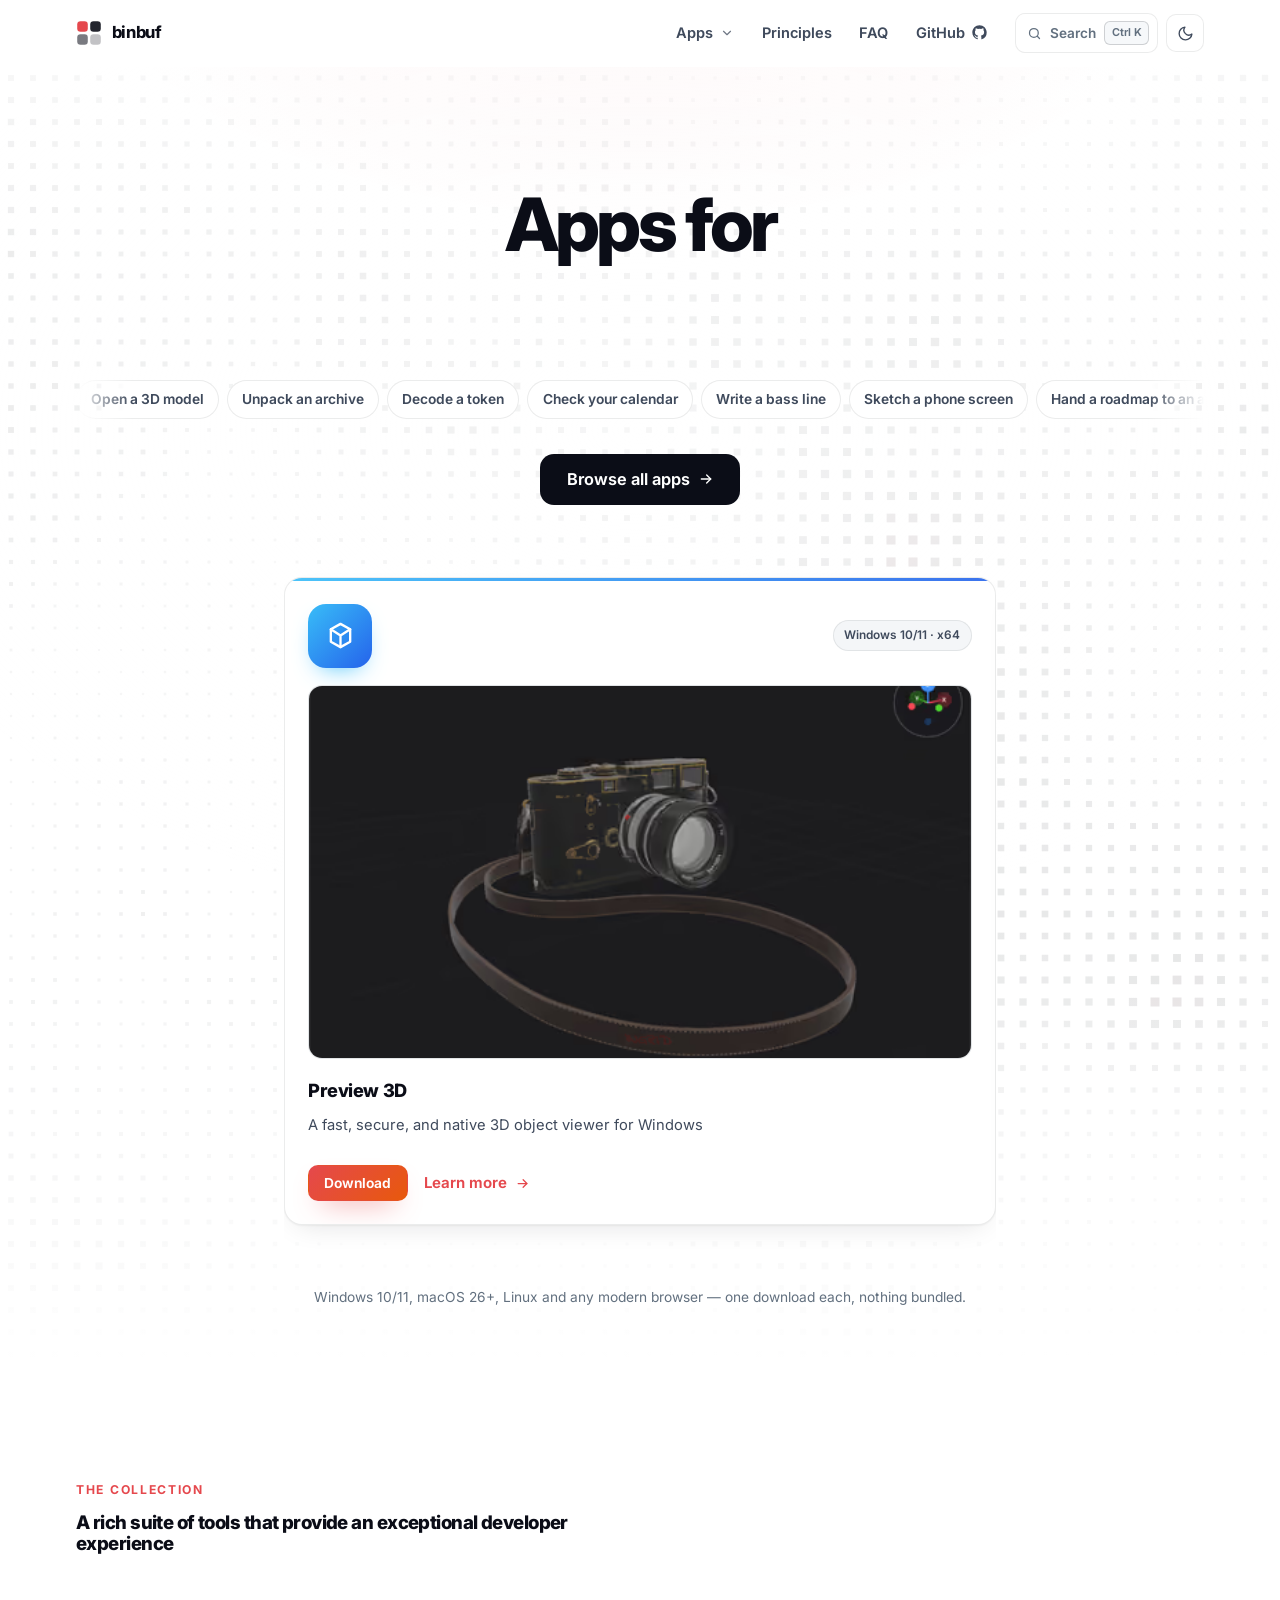
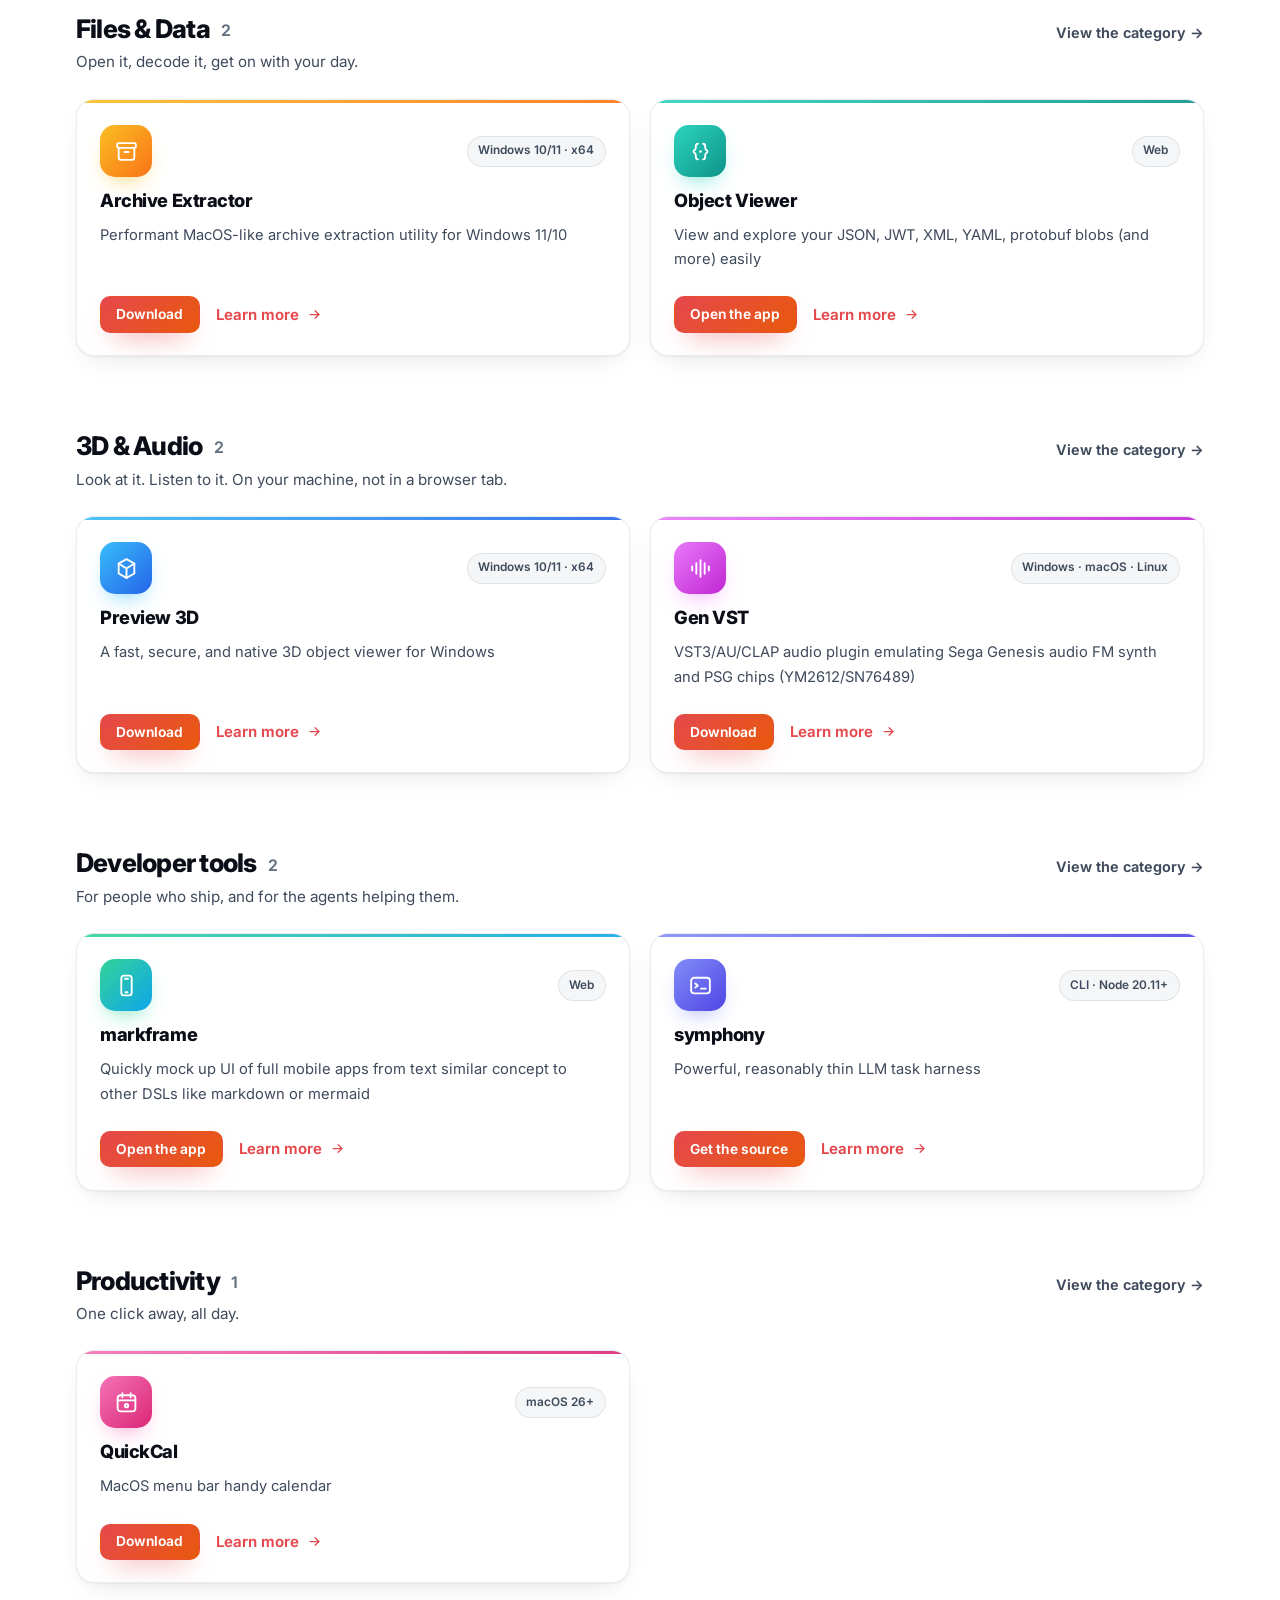
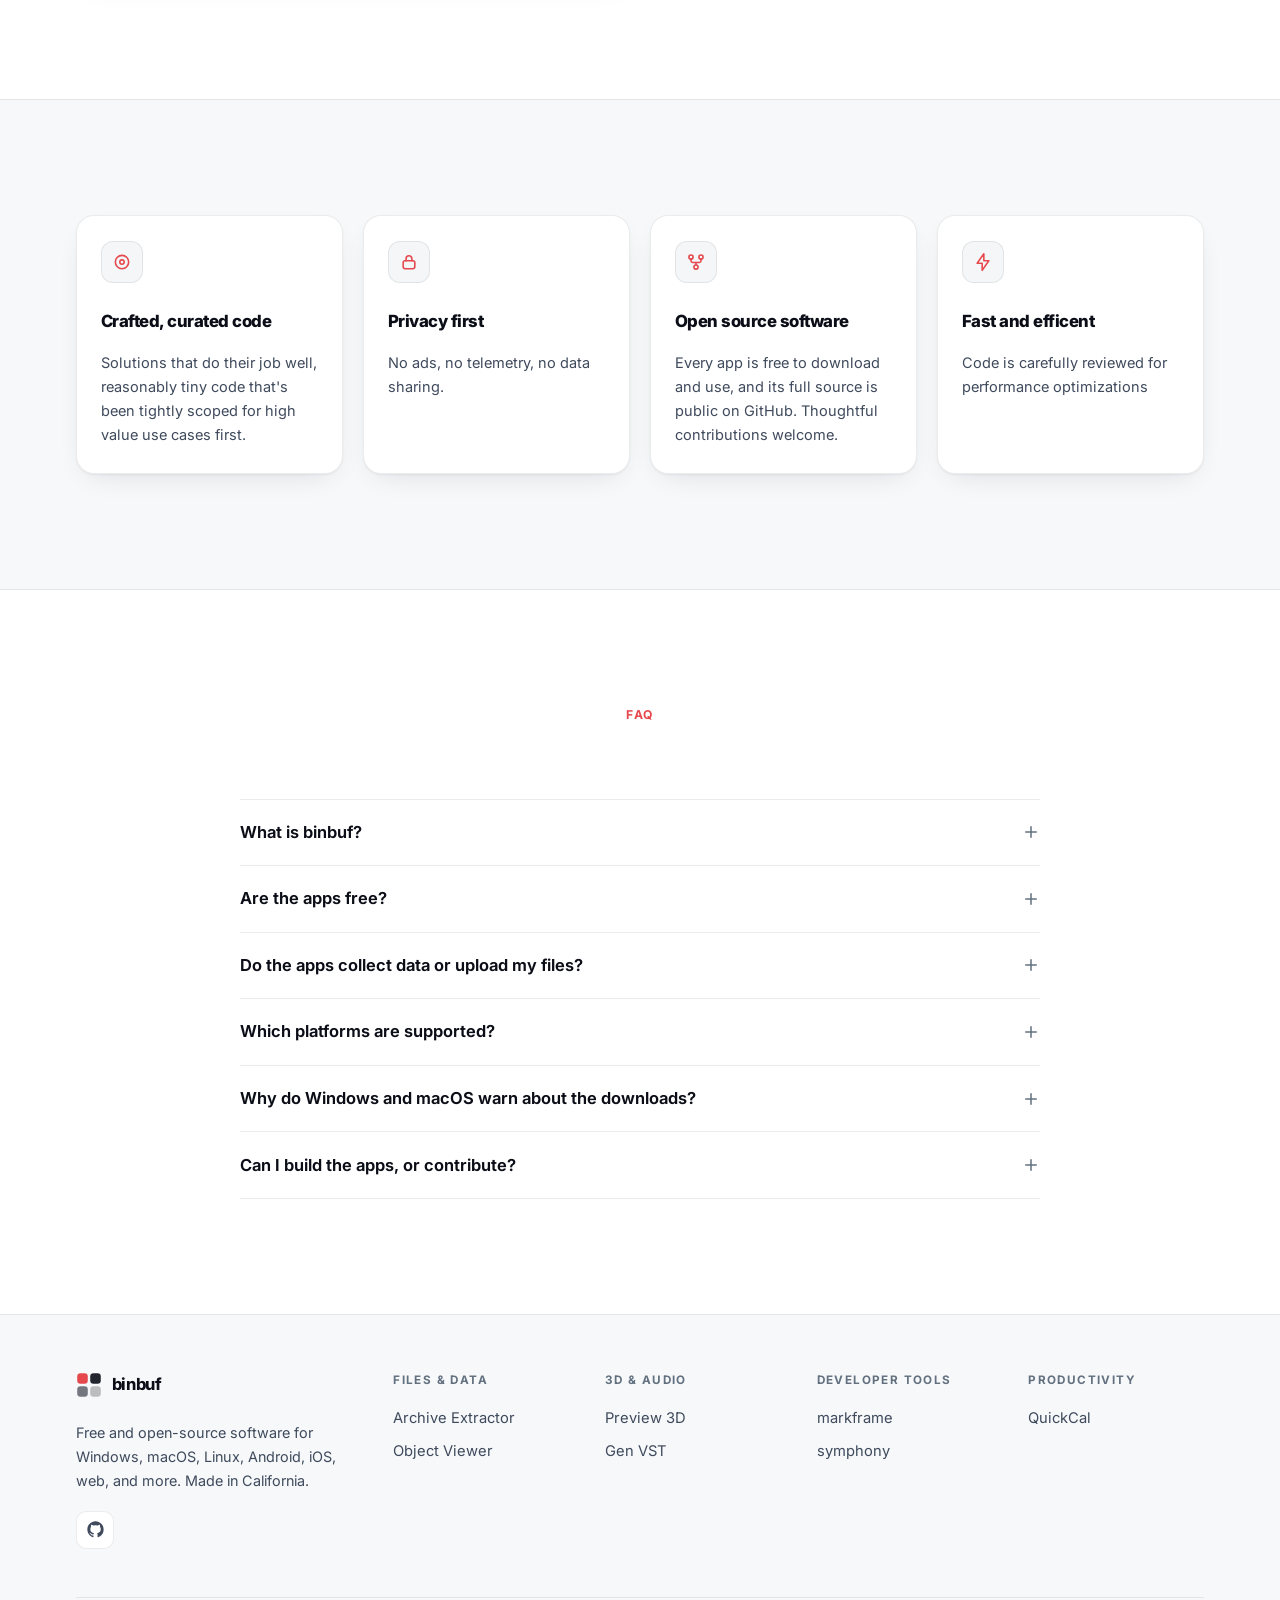
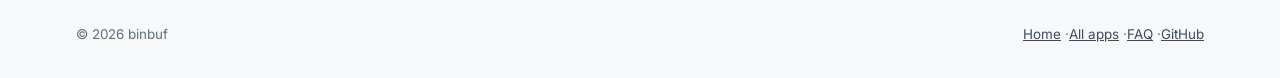
==== index.html @ 215614c6 "init" ====
<!DOCTYPE html><html lang="en" data-base><head><meta charset="utf-8"><meta name="viewport" content="width=device-width, initial-scale=1"><title>binbuf — focused, free, open-source apps for Windows, macOS and the web</title><meta name="description" content="Free and open-source apps that keep your files local: a 3D model viewer, an archive extractor, a JSON/JWT decoder, a menu-bar calendar, a Sega Genesis synth plugin, a mobile UI prototyper and an AI coding-agent harness. No accounts, no telemetry."><meta name="author" content="binbuf"><meta name="robots" content="index, follow, max-image-preview:large, max-snippet:-1"><meta name="color-scheme" content="light dark"><link rel="canonical" href="https://binbuf.com/"><meta property="og:type" content="website"><meta property="og:site_name" content="binbuf"><meta property="og:title" content="binbuf — focused, free, open-source apps"><meta property="og:description" content="A small collection of free, local apps for everyday jobs: 3D viewing, archives, data decoding, calendar, chip music, mobile prototyping and AI agent runs. Open source, no accounts, no telemetry."><meta property="og:url" content="https://binbuf.com/"><meta property="og:image" content="https://binbuf.com/og-cover.png"><meta property="og:image:type" content="image/png"><meta property="og:image:width" content="1200"><meta property="og:image:height" content="630"><meta property="og:image:alt" content="binbuf — free, open-source apps that keep your files local"><meta property="og:locale" content="en_US"><meta name="twitter:card" content="summary_large_image"><meta name="twitter:title" content="binbuf — focused, free, open-source apps"><meta name="twitter:description" content="Free tools, local by default, with source on GitHub — for 3D files, archives, data, calendars, chip music, mobile prototypes and AI agent runs."><meta name="twitter:image" content="https://binbuf.com/og-cover.png"><meta name="theme-color" content="#ffffff" media="(prefers-color-scheme: light)"><meta name="theme-color" content="#0a0b0e" media="(prefers-color-scheme: dark)"><link rel="apple-touch-icon" href="apple-touch-icon.png"><link rel="manifest" href="site.webmanifest"><link rel="me" href="https://github.com/binbuf"><link rel="icon" href="data:image/svg+xml,%3Csvg xmlns='http://www.w3.org/2000/svg' viewBox='0 0 32 32'%3E%3Crect x='1.5' y='1.5' width='13' height='13' rx='4' fill='%23e5484d'/%3E%3Crect x='17.5' y='1.5' width='13' height='13' rx='4' fill='%230b0d17'/%3E%3Crect x='1.5' y='17.5' width='13' height='13' rx='4' fill='%230b0d17' opacity='.55'/%3E%3Crect x='17.5' y='17.5' width='13' height='13' rx='4' fill='%230b0d17' opacity='.25'/%3E%3C/svg%3E"><!-- Theme before first paint: saved choice → OS preference → light --><script>
(function () {
  document.documentElement.classList.add('js');
  try {
    const saved = localStorage.getItem('binbuf-theme');
    const prefersDark = window.matchMedia('(prefers-color-scheme: dark)').matches;
    document.documentElement.setAttribute('data-theme', saved || (prefersDark ? 'dark' : 'light'));
  } catch {
    document.documentElement.setAttribute('data-theme', 'light');
  }
})();
</script><link rel="preconnect" href="https://fonts.googleapis.com"><link rel="preconnect" href="https://fonts.gstatic.com" crossorigin><link rel="preconnect" href="https://api.github.com"><link rel="preload" as="image" href="https://binbuf.com/media/preview-3d-800.avif" fetchpriority="high"><link rel="stylesheet" href="https://fonts.googleapis.com/css2?family=Inter:wght@400;500;600;700;800&display=swap"><script type="application/ld+json">{"@context":"https://schema.org","@graph":[{"@type":"WebSite","@id":"https://binbuf.com/#website","url":"https://binbuf.com/","name":"binbuf","description":"Focused, free, open-source apps for Windows, macOS and the web.","inLanguage":"en","publisher":{"@id":"https://binbuf.com/#person"}},{"@type":"Person","@id":"https://binbuf.com/#person","name":"binbuf","url":"https://binbuf.com/","sameAs":["https://github.com/binbuf"]},{"@type":"ItemList","@id":"https://binbuf.com/#apps","name":"Open-source apps by binbuf","numberOfItems":7,"itemListElement":[{"@type":"ListItem","position":1,"item":{"@type":"SoftwareApplication","@id":"https://binbuf.com/apps/archive-extractor.html#app","name":"Archive Extractor","url":"https://binbuf.com/apps/archive-extractor.html","isPartOf":{"@id":"https://binbuf.com/#website"},"publisher":{"@id":"https://binbuf.com/#person"},"codeRepository":"https://github.com/binbuf/archive-extractor","applicationCategory":"UtilitiesApplication","operatingSystem":"Windows 10, Windows 11","description":"A tiny, native Windows app that extracts ZIP, 7z, RAR, TAR and multi-volume archives in one click, with password prompts and zero runtime dependencies.","offers":{"@type":"Offer","price":"0","priceCurrency":"USD"}}},{"@type":"ListItem","position":2,"item":{"@type":"SoftwareApplication","@id":"https://binbuf.com/apps/object-viewer.html#app","name":"Object Viewer","url":"https://binbuf.com/apps/object-viewer.html","isPartOf":{"@id":"https://binbuf.com/#website"},"publisher":{"@id":"https://binbuf.com/#person"},"codeRepository":"https://github.com/binbuf/object-viewer","applicationCategory":"DeveloperApplication","operatingSystem":"Web browser","description":"A browser tool that decodes and explores JSON/JSON5, JWT, XML, YAML, MessagePack, CBOR and protobuf data without uploading anything.","license":"https://opensource.org/license/mit","offers":{"@type":"Offer","price":"0","priceCurrency":"USD"}}},{"@type":"ListItem","position":3,"item":{"@type":"SoftwareApplication","@id":"https://binbuf.com/apps/preview-3d.html#app","name":"Preview 3D","url":"https://binbuf.com/apps/preview-3d.html","isPartOf":{"@id":"https://binbuf.com/#website"},"publisher":{"@id":"https://binbuf.com/#person"},"codeRepository":"https://github.com/binbuf/preview-3d","applicationCategory":"MultimediaApplication","operatingSystem":"Windows 10, Windows 11","description":"A fast, secure, native 3D object viewer for Windows. Opens glTF/GLB, OBJ, FBX, STL, PLY, 3MF, USD/USDZ and STEP files locally in a sandboxed worker.","license":"https://www.apache.org/licenses/LICENSE-2.0","offers":{"@type":"Offer","price":"0","priceCurrency":"USD"}}},{"@type":"ListItem","position":4,"item":{"@type":"SoftwareApplication","@id":"https://binbuf.com/apps/gen-vst.html#app","name":"Gen VST","url":"https://binbuf.com/apps/gen-vst.html","isPartOf":{"@id":"https://binbuf.com/#website"},"publisher":{"@id":"https://binbuf.com/#person"},"codeRepository":"https://github.com/binbuf/gen-vst","applicationCategory":"MultimediaApplication","operatingSystem":"Windows, macOS, Linux","description":"A free VST3/AU/CLAP plugin that emulates the Sega Genesis YM2612 FM chip, SN76489 PSG and 8-bit DAC with hardware-style filters and a tagged preset browser.","license":"https://www.gnu.org/licenses/gpl-3.0.html","offers":{"@type":"Offer","price":"0","priceCurrency":"USD"}}},{"@type":"ListItem","position":5,"item":{"@type":"SoftwareApplication","@id":"https://binbuf.com/apps/markframe.html#app","name":"markframe","url":"https://binbuf.com/apps/markframe.html","isPartOf":{"@id":"https://binbuf.com/#website"},"publisher":{"@id":"https://binbuf.com/#person"},"codeRepository":"https://github.com/binbuf/markframe","applicationCategory":"DeveloperApplication","operatingSystem":"Web browser","description":"A declarative, indentation-based DSL for mobile prototyping that renders platform-accurate iOS and Material previews live in the browser.","license":"https://opensource.org/license/mit","offers":{"@type":"Offer","price":"0","priceCurrency":"USD"}}},{"@type":"ListItem","position":6,"item":{"@type":"SoftwareApplication","@id":"https://binbuf.com/apps/symphony.html#app","name":"symphony","url":"https://binbuf.com/apps/symphony.html","isPartOf":{"@id":"https://binbuf.com/#website"},"publisher":{"@id":"https://binbuf.com/#person"},"codeRepository":"https://github.com/binbuf/symphony","applicationCategory":"DeveloperApplication","operatingSystem":"Windows, macOS, Linux","description":"A thin harness that drives an AI coding agent through a project roadmap, one fresh session per task, with a git commit after each.","offers":{"@type":"Offer","price":"0","priceCurrency":"USD"}}},{"@type":"ListItem","position":7,"item":{"@type":"SoftwareApplication","@id":"https://binbuf.com/apps/quickcal.html#app","name":"QuickCal","url":"https://binbuf.com/apps/quickcal.html","isPartOf":{"@id":"https://binbuf.com/#website"},"publisher":{"@id":"https://binbuf.com/#person"},"codeRepository":"https://github.com/binbuf/QuickCal","applicationCategory":"ProductivityApplication","operatingSystem":"macOS 26","description":"A menu-bar calendar for macOS that opens a month grid and your Apple Calendar agenda in one click, with an optional analog companion clock.","license":"https://opensource.org/license/mit","offers":{"@type":"Offer","price":"0","priceCurrency":"USD"}}}]},{"@type":"FAQPage","@id":"https://binbuf.com/#faq","mainEntity":[{"@type":"Question","name":"What is binbuf?","acceptedAnswer":{"@type":"Answer","text":"binbuf is a small collection of free, open-source apps for Windows, macOS, Linux and the web. Each one does a single job, runs on your own machine, and never asks you to sign up."}},{"@type":"Question","name":"Are the apps free?","acceptedAnswer":{"@type":"Answer","text":"Yes. Every app is free to download and use, with no accounts, trials or upsells. The source for each project is public on GitHub, and its license — MIT, Apache-2.0 or GPL-3.0 — is stated in the repository."}},{"@type":"Question","name":"Do the apps collect data or upload my files?","acceptedAnswer":{"@type":"Answer","text":"No. There are no accounts, no analytics and no telemetry, and nothing you open, decode or render is uploaded. Your files and data stay on your own machine."}},{"@type":"Question","name":"Which platforms are supported?","acceptedAnswer":{"@type":"Answer","text":"Each app targets its own platforms — Windows, macOS, Linux or the browser — and lists the exact requirement on its download page."}},{"@type":"Question","name":"Why do Windows and macOS warn about the downloads?","acceptedAnswer":{"@type":"Answer","text":"Most releases are not code-signed yet, so SmartScreen and Gatekeeper add an extra prompt the first time you run one. Each project documents the safe way through in its GitHub repository — usually a SHA-256 checksum on Windows or a one-line Terminal command on macOS. Code signing is on the roadmap."}},{"@type":"Question","name":"Can I build the apps, or contribute?","acceptedAnswer":{"@type":"Answer","text":"Yes. Each project keeps its source, build instructions and issue tracker in its own GitHub repository — open the one for the app you are interested in to build it, report a problem or send a pull request."}}]}]}</script><script type="application/json" id="binbuf-apps">[{"name":"Archive Extractor","slug":"archive-extractor","accent":"app--archive","cat":"Files & Data","tag":"One-click archive extraction for Windows","keywords":"archive extractor zip 7z rar tar gz unzip windows","icon":"<rect x=\"3\" y=\"4\" width=\"18\" height=\"4.5\" rx=\"1.5\"/><path d=\"M4.5 8.5V18a2 2 0 0 0 2 2h11a2 2 0 0 0 2-2V8.5\"/><path d=\"M10 12.5h4\"/>"},{"name":"Object Viewer","slug":"object-viewer","accent":"app--object","cat":"Files & Data","tag":"Decode JSON, JWT, YAML and more in your browser","keywords":"json jwt xml yaml msgpack cbor protobuf jwt decode viewer browser","icon":"<path d=\"M9.5 4.5C7.8 4.5 7.5 5.6 7.5 7v1.5c0 1.4-.8 2.3-2 2.7v1.6c1.2.4 2 1.3 2 2.7V17c0 1.4.3 2.5 2 2.5\"/><path d=\"M14.5 4.5c1.7 0 2 1.1 2 2.5v1.5c0 1.4.8 2.3 2 2.7v1.6c-1.2.4-2 1.3-2 2.7V17c0 1.4-.3 2.5-2 2.5\"/><circle cx=\"12\" cy=\"12\" r=\"1.25\" fill=\"currentColor\" stroke=\"none\"/>"},{"name":"Preview 3D","slug":"preview-3d","accent":"app--preview3d","cat":"3D & Audio","tag":"Native 3D model viewer for Windows","keywords":"3d model viewer gltf glb obj fbx stl ply 3mf usd usdz step windows preview","icon":"<path d=\"M12 3 4.5 7.2v9.6L12 21l7.5-4.2V7.2L12 3Z\"/><path d=\"M12 12v9M4.5 7.2 12 12l7.5-4.8\"/>"},{"name":"Gen VST","slug":"gen-vst","accent":"app--genvst","cat":"3D & Audio","tag":"Sega Genesis synth plugin for your DAW","keywords":"sega genesis ym2612 sn76489 fm synth plugin vst3 au clap dac audio music","icon":"<path d=\"M4 10v4M8 7v10M12 4v16M16 7v10M20 10v4\"/>"},{"name":"markframe","slug":"markframe","accent":"app--markframe","cat":"Developer tools","tag":"Prototype mobile UIs from plain text","keywords":"mobile ui prototype dsl ios android material mockup markframe","icon":"<rect x=\"7\" y=\"2.5\" width=\"10\" height=\"19\" rx=\"2.5\"/><path d=\"M10.5 5.5h3\"/><path d=\"M11 18.5h2\"/>"},{"name":"symphony","slug":"symphony","accent":"app--symphony","cat":"Developer tools","tag":"Run an AI coding agent through your roadmap","keywords":"ai agent claude codex cursor opencode gemini roadmap automation git","icon":"<rect x=\"3\" y=\"4.5\" width=\"18\" height=\"15\" rx=\"3\"/><path d=\"m7 10 2.4 2L7 14\"/><path d=\"M12.5 15H17\"/>"},{"name":"QuickCal","slug":"quickcal","accent":"app--quickcal","cat":"Productivity","tag":"Menu-bar calendar and clock for macOS","keywords":"calendar macos menu bar clock agenda eventkit quickcal","icon":"<rect x=\"3.5\" y=\"5\" width=\"17\" height=\"15.5\" rx=\"3\"/><path d=\"M3.5 10h17M8 3v4M16 3v4\"/><circle cx=\"12\" cy=\"15\" r=\"1.6\"/>"}]</script><link rel="stylesheet" href="/_astro/Arrow.BkZ2X4a1.css"></head><body><a class="skip-link" href="#main">Skip to content</a><header class="site-header" id="top" data-header><div class="container site-header__inner"><a class="brand" href="./" aria-label="binbuf — home"><svg viewBox="0 0 32 32" aria-hidden="true"><rect x="1.5" y="1.5" width="13" height="13" rx="4" fill="var(--accent)"></rect><rect x="17.5" y="1.5" width="13" height="13" rx="4" fill="currentColor" opacity=".9"></rect><rect x="1.5" y="17.5" width="13" height="13" rx="4" fill="currentColor" opacity=".55"></rect><rect x="17.5" y="17.5" width="13" height="13" rx="4" fill="currentColor" opacity=".25"></rect></svg><span>binbuf</span></a><nav class="site-nav" id="site-nav" aria-label="Primary"><div class="nav-item--mega" data-mega><a class="nav-link" href="apps/" aria-haspopup="true" aria-expanded="false" data-mega-trigger>Apps<svg viewBox="0 0 24 24" fill="none" stroke="currentColor" stroke-width="2" stroke-linecap="round" stroke-linejoin="round" aria-hidden="true"><path d="m6 9 6 6 6-6"></path></svg></a><div class="mega" role="group" aria-label="Apps by category"><div class="mega__grid"><div><p class="mega__title">Files &amp; Data</p><a class="mega__link app--archive" href="apps/archive-extractor.html"><span class="app-icon app-icon--sm" aria-hidden="true"><svg viewBox="0 0 24 24" fill="none" stroke="currentColor" stroke-width="1.8" stroke-linecap="round" stroke-linejoin="round"><rect x="3" y="4" width="18" height="4.5" rx="1.5"/><path d="M4.5 8.5V18a2 2 0 0 0 2 2h11a2 2 0 0 0 2-2V8.5"/><path d="M10 12.5h4"/></svg></span><span><strong>Archive Extractor</strong><span>One-click extraction for Windows</span></span></a><a class="mega__link app--object" href="apps/object-viewer.html"><span class="app-icon app-icon--sm" aria-hidden="true"><svg viewBox="0 0 24 24" fill="none" stroke="currentColor" stroke-width="1.8" stroke-linecap="round" stroke-linejoin="round"><path d="M9.5 4.5C7.8 4.5 7.5 5.6 7.5 7v1.5c0 1.4-.8 2.3-2 2.7v1.6c1.2.4 2 1.3 2 2.7V17c0 1.4.3 2.5 2 2.5"/><path d="M14.5 4.5c1.7 0 2 1.1 2 2.5v1.5c0 1.4.8 2.3 2 2.7v1.6c-1.2.4-2 1.3-2 2.7V17c0 1.4-.3 2.5-2 2.5"/><circle cx="12" cy="12" r="1.25" fill="currentColor" stroke="none"/></svg></span><span><strong>Object Viewer</strong><span>Decode JSON, JWT, YAML and more</span></span></a></div><div><p class="mega__title">3D &amp; Audio</p><a class="mega__link app--preview3d" href="apps/preview-3d.html"><span class="app-icon app-icon--sm" aria-hidden="true"><svg viewBox="0 0 24 24" fill="none" stroke="currentColor" stroke-width="1.8" stroke-linecap="round" stroke-linejoin="round"><path d="M12 3 4.5 7.2v9.6L12 21l7.5-4.2V7.2L12 3Z"/><path d="M12 12v9M4.5 7.2 12 12l7.5-4.8"/></svg></span><span><strong>Preview 3D</strong><span>Native 3D model viewer</span></span></a><a class="mega__link app--genvst" href="apps/gen-vst.html"><span class="app-icon app-icon--sm" aria-hidden="true"><svg viewBox="0 0 24 24" fill="none" stroke="currentColor" stroke-width="1.8" stroke-linecap="round"><path d="M4 10v4M8 7v10M12 4v16M16 7v10M20 10v4"/></svg></span><span><strong>Gen VST</strong><span>Sega Genesis synth plugin</span></span></a></div><div><p class="mega__title">Developer tools</p><a class="mega__link app--markframe" href="apps/markframe.html"><span class="app-icon app-icon--sm" aria-hidden="true"><svg viewBox="0 0 24 24" fill="none" stroke="currentColor" stroke-width="1.8" stroke-linecap="round" stroke-linejoin="round"><rect x="7" y="2.5" width="10" height="19" rx="2.5"/><path d="M10.5 5.5h3"/><path d="M11 18.5h2"/></svg></span><span><strong>markframe</strong><span>Mobile UI from plain text</span></span></a><a class="mega__link app--symphony" href="apps/symphony.html"><span class="app-icon app-icon--sm" aria-hidden="true"><svg viewBox="0 0 24 24" fill="none" stroke="currentColor" stroke-width="1.8" stroke-linecap="round" stroke-linejoin="round"><rect x="3" y="4.5" width="18" height="15" rx="3"/><path d="m7 10 2.4 2L7 14"/><path d="M12.5 15H17"/></svg></span><span><strong>symphony</strong><span>Agent runs, unattended</span></span></a></div><div><p class="mega__title">Productivity</p><a class="mega__link app--quickcal" href="apps/quickcal.html"><span class="app-icon app-icon--sm" aria-hidden="true"><svg viewBox="0 0 24 24" fill="none" stroke="currentColor" stroke-width="1.8" stroke-linecap="round" stroke-linejoin="round"><rect x="3.5" y="5" width="17" height="15.5" rx="3"/><path d="M3.5 10h17M8 3v4M16 3v4"/><circle cx="12" cy="15" r="1.6"/></svg></span><span><strong>QuickCal</strong><span>Menu-bar calendar for macOS</span></span></a></div></div><div class="mega__foot"><a class="btn btn--link" href="apps/">All apps <svg viewBox="0 0 24 24" fill="none" stroke="currentColor" stroke-width="2" stroke-linecap="round" stroke-linejoin="round" aria-hidden="true"><path d="M5 12h14"></path><path d="m13 6 6 6-6 6"></path></svg></a></div></div></div><a href="#why">Principles</a><a href="#faq">FAQ</a><a href="https://github.com/binbuf" target="_blank" rel="noopener">GitHub<svg viewBox="0 0 24 24" fill="currentColor" aria-hidden="true"><path d="M12 .5C5.65.5.5 5.65.5 12c0 5.1 3.29 9.42 7.86 10.95.58.1.79-.25.79-.56 0-.28-.01-1.02-.02-2-3.2.7-3.88-1.54-3.88-1.54-.52-1.34-1.28-1.7-1.28-1.7-1.05-.72.08-.7.08-.7 1.16.08 1.77 1.2 1.77 1.2 1.03 1.78 2.7 1.26 3.36.97.1-.75.4-1.26.73-1.55-2.55-.29-5.23-1.28-5.23-5.7 0-1.26.45-2.29 1.19-3.1-.12-.29-.52-1.47.11-3.06 0 0 .97-.31 3.18 1.18a11.1 11.1 0 0 1 5.8 0c2.2-1.5 3.17-1.18 3.17-1.18.63 1.6.23 2.77.11 3.06.74.81 1.19 1.84 1.19 3.1 0 4.43-2.69 5.4-5.25 5.69.41.36.78 1.06.78 2.14 0 1.55-.01 2.8-.01 3.18 0 .31.2.67.8.55A11.52 11.52 0 0 0 23.5 12C23.5 5.65 18.35.5 12 .5Z"></path></svg></a></nav><div class="site-header__actions"><button class="palette-trigger" type="button" data-palette-open aria-haspopup="dialog" aria-controls="palette" aria-label="Search"><svg viewBox="0 0 24 24" fill="none" stroke="currentColor" stroke-width="2" stroke-linecap="round" aria-hidden="true"><circle cx="11" cy="11" r="7"></circle><path d="m20 20-3.5-3.5"></path></svg><span class="palette-trigger__label">Search</span><kbd data-kbd aria-hidden="true">Ctrl K</kbd></button><button class="icon-btn theme-toggle" type="button" data-theme-toggle aria-label="Switch to dark mode" title="Toggle light/dark mode"><svg class="icon-sun" viewBox="0 0 24 24" fill="none" stroke="currentColor" stroke-width="1.9" stroke-linecap="round" aria-hidden="true"><circle cx="12" cy="12" r="4"></circle><path d="M12 2v2M12 20v2M4.9 4.9l1.4 1.4M17.7 17.7l1.4 1.4M2 12h2M20 12h2M4.9 19.1l1.4-1.4M17.7 6.3l1.4-1.4"></path></svg><svg class="icon-moon" viewBox="0 0 24 24" fill="none" stroke="currentColor" stroke-width="1.9" stroke-linecap="round" stroke-linejoin="round" aria-hidden="true"><path d="M21 12.8A9 9 0 1 1 11.2 3a7 7 0 0 0 9.8 9.8Z"></path></svg></button><button class="icon-btn nav-toggle" type="button" data-nav-toggle aria-controls="site-nav" aria-expanded="false" aria-label="Open menu"><svg class="icon-menu" viewBox="0 0 24 24" fill="none" stroke="currentColor" stroke-width="2" stroke-linecap="round" aria-hidden="true"><path d="M4 7h16M4 12h16M4 17h16"></path></svg><svg class="icon-close" viewBox="0 0 24 24" fill="none" stroke="currentColor" stroke-width="2" stroke-linecap="round" aria-hidden="true"><path d="m6 6 12 12M18 6 6 18"></path></svg></button></div></div></header><main id="main"><!-- ============================== HERO ============================== --><section class="hero hero--field" aria-label="Intro"><canvas class="hero-field" data-hero-field aria-hidden="true"></canvas><div class="hero-scrim" aria-hidden="true"></div><div class="container"><h1 class="display">Apps for<br><span class="grad-text rotator" data-rotator data-words="3D modeling|audio engineering|coding|productivity|creativity">3D modeling</span></h1><nav class="hero-jobs" aria-label="Jump to a job"><div class="hero-jobs__track"><div class="hero-jobs__group"><a href="apps/preview-3d.html">Open a 3D model</a><a href="apps/archive-extractor.html">Unpack an archive</a><a href="apps/object-viewer.html">Decode a token</a><a href="apps/quickcal.html">Check your calendar</a><a href="apps/gen-vst.html">Write a bass line</a><a href="apps/markframe.html">Sketch a phone screen</a><a href="apps/symphony.html">Hand a roadmap to an agent</a></div><div class="hero-jobs__group" aria-hidden="true"><a href="apps/preview-3d.html" tabindex="-1">Open a 3D model</a><a href="apps/archive-extractor.html" tabindex="-1">Unpack an archive</a><a href="apps/object-viewer.html" tabindex="-1">Decode a token</a><a href="apps/quickcal.html" tabindex="-1">Check your calendar</a><a href="apps/gen-vst.html" tabindex="-1">Write a bass line</a><a href="apps/markframe.html" tabindex="-1">Sketch a phone screen</a><a href="apps/symphony.html" tabindex="-1">Hand a roadmap to an agent</a></div></div></nav><div class="hero__cta"><a class="btn btn--ink btn--lg" href="apps/">Browse all apps<svg viewBox="0 0 24 24" fill="none" stroke="currentColor" stroke-width="2" stroke-linecap="round" stroke-linejoin="round" aria-hidden="true"><path d="M5 12h14"></path><path d="m13 6 6 6-6 6"></path></svg></a></div><!-- Hero carousel: a focused set of apps, rotating. Generated from apps.json. --><div class="hero-stage" data-parallax><div class="app-carousel" data-carousel aria-roledescription="carousel" aria-label="Apps"><div class="app-carousel__viewport"><ul class="app-carousel__track" data-carousel-track><li class="app-carousel__slide is-active" data-carousel-slide aria-roledescription="slide" aria-label="1 of 3"><article class="card app-card app-card--stage app--preview3d"><div class="app-card__top"><span class="app-icon app-icon--lg" aria-hidden="true"><svg viewBox="0 0 24 24" fill="none" stroke="currentColor" stroke-width="1.8" stroke-linecap="round" stroke-linejoin="round"><path d="M12 3 4.5 7.2v9.6L12 21l7.5-4.2V7.2L12 3Z"/><path d="M12 12v9M4.5 7.2 12 12l7.5-4.8"/></svg></span><span class="chip">Windows 10/11 · x64</span></div><figure class="app-card__media"><picture><source type="image/avif" srcset="media/preview-3d-480.avif 480w, media/preview-3d-800.avif 800w, media/preview-3d-1200.avif 1200w" sizes="(max-width: 600px) 90vw, (max-width: 980px) 60vw, 420px"><source type="image/webp" srcset="media/preview-3d-480.webp 480w, media/preview-3d-800.webp 800w, media/preview-3d-1200.webp 1200w" sizes="(max-width: 600px) 90vw, (max-width: 980px) 60vw, 420px"><img src="media/preview-3d-1200.jpg" srcset="media/preview-3d-480.jpg 480w, media/preview-3d-800.jpg 800w, media/preview-3d-1200.jpg 1200w" sizes="(max-width: 600px) 90vw, (max-width: 980px) 60vw, 420px" width="1522" height="1135" alt="Preview 3D screenshot" loading="lazy" decoding="async"></picture></figure><h3><a href="apps/preview-3d.html">Preview 3D</a></h3><p class="app-card__tagline">A fast, secure, and native 3D object viewer for Windows</p><div class="app-card__links"><a class="btn btn--sm btn--primary" href="https://github.com/binbuf/preview-3d/releases/latest" target="_blank" rel="noopener">Download</a><a class="btn btn--link" href="apps/preview-3d.html">Learn more <span class="visually-hidden">about Preview 3D</span><svg viewBox="0 0 24 24" fill="none" stroke="currentColor" stroke-width="2" stroke-linecap="round" stroke-linejoin="round" aria-hidden="true"><path d="M5 12h14"></path><path d="m13 6 6 6-6 6"></path></svg></a></div></article></li><li class="app-carousel__slide" data-carousel-slide aria-roledescription="slide" aria-label="2 of 3"><article class="card app-card app-card--stage app--archive"><div class="app-card__top"><span class="app-icon app-icon--lg" aria-hidden="true"><svg viewBox="0 0 24 24" fill="none" stroke="currentColor" stroke-width="1.8" stroke-linecap="round" stroke-linejoin="round"><rect x="3" y="4" width="18" height="4.5" rx="1.5"/><path d="M4.5 8.5V18a2 2 0 0 0 2 2h11a2 2 0 0 0 2-2V8.5"/><path d="M10 12.5h4"/></svg></span><span class="chip">Windows 10/11 · x64</span></div><figure class="app-card__media"><video width="1200" height="890" poster="media/archive-extractor-1200.jpg" loop muted playsinline preload="metadata" aria-label="Archive Extractor screenshot"><source src="media/archive-extractor.webm" type="video/webm"><source src="media/archive-extractor.mp4" type="video/mp4"></video></figure><h3><a href="apps/archive-extractor.html">Archive Extractor</a></h3><p class="app-card__tagline">Performant MacOS-like archive extraction utility for Windows 11/10</p><div class="app-card__links"><a class="btn btn--sm btn--primary" href="https://github.com/binbuf/archive-extractor/releases" target="_blank" rel="noopener">Download</a><a class="btn btn--link" href="apps/archive-extractor.html">Learn more <span class="visually-hidden">about Archive Extractor</span><svg viewBox="0 0 24 24" fill="none" stroke="currentColor" stroke-width="2" stroke-linecap="round" stroke-linejoin="round" aria-hidden="true"><path d="M5 12h14"></path><path d="m13 6 6 6-6 6"></path></svg></a></div></article></li><li class="app-carousel__slide" data-carousel-slide aria-roledescription="slide" aria-label="3 of 3"><article class="card app-card app-card--stage app--genvst"><div class="app-card__top"><span class="app-icon app-icon--lg" aria-hidden="true"><svg viewBox="0 0 24 24" fill="none" stroke="currentColor" stroke-width="1.8" stroke-linecap="round"><path d="M4 10v4M8 7v10M12 4v16M16 7v10M20 10v4"/></svg></span><span class="chip">Windows · macOS · Linux</span></div><figure class="app-card__media"><picture><source type="image/avif" srcset="media/gen-vst-480.avif 480w, media/gen-vst-800.avif 800w, media/gen-vst-1200.avif 1200w" sizes="(max-width: 600px) 90vw, (max-width: 980px) 60vw, 420px"><source type="image/webp" srcset="media/gen-vst-480.webp 480w, media/gen-vst-800.webp 800w, media/gen-vst-1200.webp 1200w" sizes="(max-width: 600px) 90vw, (max-width: 980px) 60vw, 420px"><img src="media/gen-vst-1200.jpg" srcset="media/gen-vst-480.jpg 480w, media/gen-vst-800.jpg 800w, media/gen-vst-1200.jpg 1200w" sizes="(max-width: 600px) 90vw, (max-width: 980px) 60vw, 420px" width="1797" height="988" alt="Gen VST screenshot" loading="lazy" decoding="async"></picture></figure><h3><a href="apps/gen-vst.html">Gen VST</a></h3><p class="app-card__tagline">VST3/AU/CLAP audio plugin emulating Sega Genesis audio FM synth and PSG chips (YM2612/SN76489)</p><div class="app-card__links"><a class="btn btn--sm btn--primary" href="https://github.com/binbuf/gen-vst/releases" target="_blank" rel="noopener">Download</a><a class="btn btn--link" href="apps/gen-vst.html">Learn more <span class="visually-hidden">about Gen VST</span><svg viewBox="0 0 24 24" fill="none" stroke="currentColor" stroke-width="2" stroke-linecap="round" stroke-linejoin="round" aria-hidden="true"><path d="M5 12h14"></path><path d="m13 6 6 6-6 6"></path></svg></a></div></article></li></ul></div></div></div><p class="hero__meta">Windows 10/11, macOS 26+, Linux and any modern browser — one download each, nothing bundled.</p></div></section><!-- ============================== CATEGORIES ============================== --><section class="section" id="apps" aria-labelledby="apps-title"><div class="container"><header class="section-head reveal"><div><p class="eyebrow">The collection</p><h3>A rich suite of tools that provide an exceptional developer experience</h3></div></header><div class="cat-list"><div class="cat-block reveal" id="files-data"><div class="cat-head"><div><h3>Files &amp; Data <span class="cat-count">2</span></h3><p>Open it, decode it, get on with your day.</p></div><a class="cat-link" href="apps/#files-data">View the category →</a></div><div class="card-grid card-grid--2"><article class="card card--hover app-card app--archive"><div class="app-card__top"><span class="app-icon" aria-hidden="true"><svg viewBox="0 0 24 24" fill="none" stroke="currentColor" stroke-width="1.8" stroke-linecap="round" stroke-linejoin="round"><rect x="3" y="4" width="18" height="4.5" rx="1.5"/><path d="M4.5 8.5V18a2 2 0 0 0 2 2h11a2 2 0 0 0 2-2V8.5"/><path d="M10 12.5h4"/></svg></span><span class="chip">Windows 10/11 · x64</span></div><h3><a class="app-card__link" href="apps/archive-extractor.html">Archive Extractor</a></h3><p class="app-card__tagline">Performant MacOS-like archive extraction utility for Windows 11/10</p><div class="app-card__links"><a class="btn btn--sm btn--primary" href="https://github.com/binbuf/archive-extractor/releases" target="_blank" rel="noopener">Download</a><a class="btn btn--link" href="apps/archive-extractor.html">Learn more <span class="visually-hidden">about Archive Extractor</span><svg viewBox="0 0 24 24" fill="none" stroke="currentColor" stroke-width="2" stroke-linecap="round" stroke-linejoin="round" aria-hidden="true"><path d="M5 12h14"></path><path d="m13 6 6 6-6 6"></path></svg></a></div></article><article class="card card--hover app-card app--object"><div class="app-card__top"><span class="app-icon" aria-hidden="true"><svg viewBox="0 0 24 24" fill="none" stroke="currentColor" stroke-width="1.8" stroke-linecap="round" stroke-linejoin="round"><path d="M9.5 4.5C7.8 4.5 7.5 5.6 7.5 7v1.5c0 1.4-.8 2.3-2 2.7v1.6c1.2.4 2 1.3 2 2.7V17c0 1.4.3 2.5 2 2.5"/><path d="M14.5 4.5c1.7 0 2 1.1 2 2.5v1.5c0 1.4.8 2.3 2 2.7v1.6c-1.2.4-2 1.3-2 2.7V17c0 1.4-.3 2.5-2 2.5"/><circle cx="12" cy="12" r="1.25" fill="currentColor" stroke="none"/></svg></span><span class="chip">Web</span></div><h3><a class="app-card__link" href="apps/object-viewer.html">Object Viewer</a></h3><p class="app-card__tagline">View and explore your JSON, JWT, XML, YAML, protobuf blobs (and more) easily</p><div class="app-card__links"><a class="btn btn--sm btn--primary" href="https://binbuf.github.io/object-viewer/" target="_blank" rel="noopener">Open the app</a><a class="btn btn--link" href="apps/object-viewer.html">Learn more <span class="visually-hidden">about Object Viewer</span><svg viewBox="0 0 24 24" fill="none" stroke="currentColor" stroke-width="2" stroke-linecap="round" stroke-linejoin="round" aria-hidden="true"><path d="M5 12h14"></path><path d="m13 6 6 6-6 6"></path></svg></a></div></article></div></div><div class="cat-block reveal" id="3d-audio"><div class="cat-head"><div><h3>3D &amp; Audio <span class="cat-count">2</span></h3><p>Look at it. Listen to it. On your machine, not in a browser tab.</p></div><a class="cat-link" href="apps/#3d-audio">View the category →</a></div><div class="card-grid card-grid--2"><article class="card card--hover app-card app--preview3d"><div class="app-card__top"><span class="app-icon" aria-hidden="true"><svg viewBox="0 0 24 24" fill="none" stroke="currentColor" stroke-width="1.8" stroke-linecap="round" stroke-linejoin="round"><path d="M12 3 4.5 7.2v9.6L12 21l7.5-4.2V7.2L12 3Z"/><path d="M12 12v9M4.5 7.2 12 12l7.5-4.8"/></svg></span><span class="chip">Windows 10/11 · x64</span></div><h3><a class="app-card__link" href="apps/preview-3d.html">Preview 3D</a></h3><p class="app-card__tagline">A fast, secure, and native 3D object viewer for Windows</p><div class="app-card__links"><a class="btn btn--sm btn--primary" href="https://github.com/binbuf/preview-3d/releases/latest" target="_blank" rel="noopener">Download</a><a class="btn btn--link" href="apps/preview-3d.html">Learn more <span class="visually-hidden">about Preview 3D</span><svg viewBox="0 0 24 24" fill="none" stroke="currentColor" stroke-width="2" stroke-linecap="round" stroke-linejoin="round" aria-hidden="true"><path d="M5 12h14"></path><path d="m13 6 6 6-6 6"></path></svg></a></div></article><article class="card card--hover app-card app--genvst"><div class="app-card__top"><span class="app-icon" aria-hidden="true"><svg viewBox="0 0 24 24" fill="none" stroke="currentColor" stroke-width="1.8" stroke-linecap="round"><path d="M4 10v4M8 7v10M12 4v16M16 7v10M20 10v4"/></svg></span><span class="chip">Windows · macOS · Linux</span></div><h3><a class="app-card__link" href="apps/gen-vst.html">Gen VST</a></h3><p class="app-card__tagline">VST3/AU/CLAP audio plugin emulating Sega Genesis audio FM synth and PSG chips (YM2612/SN76489)</p><div class="app-card__links"><a class="btn btn--sm btn--primary" href="https://github.com/binbuf/gen-vst/releases" target="_blank" rel="noopener">Download</a><a class="btn btn--link" href="apps/gen-vst.html">Learn more <span class="visually-hidden">about Gen VST</span><svg viewBox="0 0 24 24" fill="none" stroke="currentColor" stroke-width="2" stroke-linecap="round" stroke-linejoin="round" aria-hidden="true"><path d="M5 12h14"></path><path d="m13 6 6 6-6 6"></path></svg></a></div></article></div></div><div class="cat-block reveal" id="developer-tools"><div class="cat-head"><div><h3>Developer tools <span class="cat-count">2</span></h3><p>For people who ship, and for the agents helping them.</p></div><a class="cat-link" href="apps/#developer-tools">View the category →</a></div><div class="card-grid card-grid--2"><article class="card card--hover app-card app--markframe"><div class="app-card__top"><span class="app-icon" aria-hidden="true"><svg viewBox="0 0 24 24" fill="none" stroke="currentColor" stroke-width="1.8" stroke-linecap="round" stroke-linejoin="round"><rect x="7" y="2.5" width="10" height="19" rx="2.5"/><path d="M10.5 5.5h3"/><path d="M11 18.5h2"/></svg></span><span class="chip">Web</span></div><h3><a class="app-card__link" href="apps/markframe.html">markframe</a></h3><p class="app-card__tagline">Quickly mock up UI of full mobile apps from text similar concept to other DSLs like markdown or mermaid</p><div class="app-card__links"><a class="btn btn--sm btn--primary" href="https://binbuf.github.io/markframe/" target="_blank" rel="noopener">Open the app</a><a class="btn btn--link" href="apps/markframe.html">Learn more <span class="visually-hidden">about markframe</span><svg viewBox="0 0 24 24" fill="none" stroke="currentColor" stroke-width="2" stroke-linecap="round" stroke-linejoin="round" aria-hidden="true"><path d="M5 12h14"></path><path d="m13 6 6 6-6 6"></path></svg></a></div></article><article class="card card--hover app-card app--symphony"><div class="app-card__top"><span class="app-icon" aria-hidden="true"><svg viewBox="0 0 24 24" fill="none" stroke="currentColor" stroke-width="1.8" stroke-linecap="round" stroke-linejoin="round"><rect x="3" y="4.5" width="18" height="15" rx="3"/><path d="m7 10 2.4 2L7 14"/><path d="M12.5 15H17"/></svg></span><span class="chip">CLI · Node 20.11+</span></div><h3><a class="app-card__link" href="apps/symphony.html">symphony</a></h3><p class="app-card__tagline">Powerful, reasonably thin LLM task harness</p><div class="app-card__links"><a class="btn btn--sm btn--primary" href="https://github.com/binbuf/symphony" target="_blank" rel="noopener">Get the source</a><a class="btn btn--link" href="apps/symphony.html">Learn more <span class="visually-hidden">about symphony</span><svg viewBox="0 0 24 24" fill="none" stroke="currentColor" stroke-width="2" stroke-linecap="round" stroke-linejoin="round" aria-hidden="true"><path d="M5 12h14"></path><path d="m13 6 6 6-6 6"></path></svg></a></div></article></div></div><div class="cat-block reveal" id="productivity"><div class="cat-head"><div><h3>Productivity <span class="cat-count">1</span></h3><p>One click away, all day.</p></div><a class="cat-link" href="apps/#productivity">View the category →</a></div><div class="card-grid card-grid--2"><article class="card card--hover app-card app--quickcal"><div class="app-card__top"><span class="app-icon" aria-hidden="true"><svg viewBox="0 0 24 24" fill="none" stroke="currentColor" stroke-width="1.8" stroke-linecap="round" stroke-linejoin="round"><rect x="3.5" y="5" width="17" height="15.5" rx="3"/><path d="M3.5 10h17M8 3v4M16 3v4"/><circle cx="12" cy="15" r="1.6"/></svg></span><span class="chip">macOS 26+</span></div><h3><a class="app-card__link" href="apps/quickcal.html">QuickCal</a></h3><p class="app-card__tagline">MacOS menu bar handy calendar</p><div class="app-card__links"><a class="btn btn--sm btn--primary" href="https://github.com/binbuf/QuickCal/releases" target="_blank" rel="noopener">Download</a><a class="btn btn--link" href="apps/quickcal.html">Learn more <span class="visually-hidden">about QuickCal</span><svg viewBox="0 0 24 24" fill="none" stroke="currentColor" stroke-width="2" stroke-linecap="round" stroke-linejoin="round" aria-hidden="true"><path d="M5 12h14"></path><path d="m13 6 6 6-6 6"></path></svg></a></div></article></div></div></div></div></section><!-- ============================== WHY ============================== --><section class="section section--soft" id="why" aria-label="Principles"><div class="container"><div class="principles"><article class="card principle reveal"><span class="icon-tile" aria-hidden="true"><svg viewBox="0 0 24 24" fill="none" stroke="currentColor" stroke-width="1.9" stroke-linecap="round"><circle cx="12" cy="12" r="8"></circle><circle cx="12" cy="12" r="2.6"></circle></svg></span><h3>Crafted, curated code</h3><p>Solutions that do their job well, reasonably tiny code that's been tightly scoped for high value use cases first.</p></article><article class="card principle reveal"><span class="icon-tile" aria-hidden="true"><svg viewBox="0 0 24 24" fill="none" stroke="currentColor" stroke-width="1.9" stroke-linecap="round" stroke-linejoin="round"><rect x="5" y="10.5" width="14" height="9.5" rx="2.5"></rect><path d="M8.5 10.5V8a3.5 3.5 0 0 1 7 0v2.5"></path></svg></span><h3>Privacy first</h3><p>No ads, no telemetry, no data sharing. </p></article><article class="card principle reveal"><span class="icon-tile" aria-hidden="true"><svg viewBox="0 0 24 24" fill="none" stroke="currentColor" stroke-width="1.9" stroke-linecap="round" stroke-linejoin="round"><circle cx="6" cy="6" r="2.5"></circle><circle cx="18" cy="6" r="2.5"></circle><circle cx="12" cy="18" r="2.5"></circle><path d="M6 8.5v2a2 2 0 0 0 2 2h8a2 2 0 0 0 2-2v-2"></path><path d="M12 12.5v3"></path></svg></span><h3>Open source software</h3><p>Every app is free to download and use, and its full source is public on GitHub. Thoughtful contributions welcome.</p></article><article class="card principle reveal"><span class="icon-tile" aria-hidden="true"><svg viewBox="0 0 24 24" fill="none" stroke="currentColor" stroke-width="1.9" stroke-linecap="round" stroke-linejoin="round"><path d="M13 2 5 13.5h6L11 22l8-11.5h-6z"></path></svg></span><h3>Fast and efficent</h3><p>Code is carefully reviewed for performance optimizations</p></article></div></div></section><!-- ============================== FAQ ============================== --><section class="section" id="faq" aria-labelledby="faq-title"><div class="container"><header class="section-head section-head--center reveal"><div><p class="eyebrow">FAQ</p></div></header><div class="faq faq--center reveal"><details class="faq__item"><summary>What is binbuf?<svg viewBox="0 0 24 24" fill="none" stroke="currentColor" stroke-width="2" stroke-linecap="round" aria-hidden="true"><path d="M12 5v14M5 12h14"></path></svg></summary><p>binbuf is a small collection of free, open-source apps for Windows, macOS, Linux and the web. Each one does a single job, runs on your own machine, and never asks you to sign up.</p></details><details class="faq__item"><summary>Are the apps free?<svg viewBox="0 0 24 24" fill="none" stroke="currentColor" stroke-width="2" stroke-linecap="round" aria-hidden="true"><path d="M12 5v14M5 12h14"></path></svg></summary><p>Yes. Every app is free to download and use, with no accounts, trials or upsells. The source for each project is public on GitHub, and its license — MIT, Apache-2.0 or GPL-3.0 — is stated in the repository.</p></details><details class="faq__item"><summary>Do the apps collect data or upload my files?<svg viewBox="0 0 24 24" fill="none" stroke="currentColor" stroke-width="2" stroke-linecap="round" aria-hidden="true"><path d="M12 5v14M5 12h14"></path></svg></summary><p>No. There are no accounts, no analytics and no telemetry, and nothing you open, decode or render is uploaded. Your files and data stay on your own machine.</p></details><details class="faq__item"><summary>Which platforms are supported?<svg viewBox="0 0 24 24" fill="none" stroke="currentColor" stroke-width="2" stroke-linecap="round" aria-hidden="true"><path d="M12 5v14M5 12h14"></path></svg></summary><p>Each app targets its own platforms — Windows, macOS, Linux or the browser — and lists the exact requirement on its download page.</p></details><details class="faq__item"><summary>Why do Windows and macOS warn about the downloads?<svg viewBox="0 0 24 24" fill="none" stroke="currentColor" stroke-width="2" stroke-linecap="round" aria-hidden="true"><path d="M12 5v14M5 12h14"></path></svg></summary><p>Most releases are not code-signed yet, so SmartScreen and Gatekeeper add an extra prompt the first time you run one. Each project documents the safe way through in its GitHub repository — usually a SHA-256 checksum on Windows or a one-line Terminal command on macOS. Code signing is on the roadmap.</p></details><details class="faq__item"><summary>Can I build the apps, or contribute?<svg viewBox="0 0 24 24" fill="none" stroke="currentColor" stroke-width="2" stroke-linecap="round" aria-hidden="true"><path d="M12 5v14M5 12h14"></path></svg></summary><p>Yes. Each project keeps its source, build instructions and issue tracker in its own GitHub repository — open the one for the app you are interested in to build it, report a problem or send a pull request.</p></details></div></div></section></main><script type="module" src="/_astro/index.astro_astro_type_script_index_0_lang.BFkpyNZu.js"></script><footer class="site-footer"><div class="container"><div class="footer-grid"><div class="footer-brand"><a class="brand" href="./" aria-label="binbuf — home"><svg viewBox="0 0 32 32" aria-hidden="true"><rect x="1.5" y="1.5" width="13" height="13" rx="4" fill="var(--accent)"></rect><rect x="17.5" y="1.5" width="13" height="13" rx="4" fill="currentColor" opacity=".9"></rect><rect x="1.5" y="17.5" width="13" height="13" rx="4" fill="currentColor" opacity=".55"></rect><rect x="17.5" y="17.5" width="13" height="13" rx="4" fill="currentColor" opacity=".25"></rect></svg><span>binbuf</span></a><p>Free and open-source software for Windows, macOS, Linux, Android, iOS, web, and more. Made in California.</p><div class="footer-actions"><a class="icon-btn" href="https://github.com/binbuf" target="_blank" rel="noopener" aria-label="binbuf on GitHub"><svg viewBox="0 0 24 24" fill="currentColor" aria-hidden="true"><path d="M12 .5C5.65.5.5 5.65.5 12c0 5.1 3.29 9.42 7.86 10.95.58.1.79-.25.79-.56 0-.28-.01-1.02-.02-2-3.2.7-3.88-1.54-3.88-1.54-.52-1.34-1.28-1.7-1.28-1.7-1.05-.72.08-.7.08-.7 1.16.08 1.77 1.2 1.77 1.2 1.03 1.78 2.7 1.26 3.36.97.1-.75.4-1.26.73-1.55-2.55-.29-5.23-1.28-5.23-5.7 0-1.26.45-2.29 1.19-3.1-.12-.29-.52-1.47.11-3.06 0 0 .97-.31 3.18 1.18a11.1 11.1 0 0 1 5.8 0c2.2-1.5 3.17-1.18 3.17-1.18.63 1.6.23 2.77.11 3.06.74.81 1.19 1.84 1.19 3.1 0 4.43-2.69 5.4-5.25 5.69.41.36.78 1.06.78 2.14 0 1.55-.01 2.8-.01 3.18 0 .31.2.67.8.55A11.52 11.52 0 0 0 23.5 12C23.5 5.65 18.35.5 12 .5Z"></path></svg></a></div></div><div><p class="footer-title">Files &amp; Data</p><ul class="footer-links"><li><a href="apps/archive-extractor.html">Archive Extractor</a></li><li><a href="apps/object-viewer.html">Object Viewer</a></li></ul></div><div><p class="footer-title">3D &amp; Audio</p><ul class="footer-links"><li><a href="apps/preview-3d.html">Preview 3D</a></li><li><a href="apps/gen-vst.html">Gen VST</a></li></ul></div><div><p class="footer-title">Developer tools</p><ul class="footer-links"><li><a href="apps/markframe.html">markframe</a></li><li><a href="apps/symphony.html">symphony</a></li></ul></div><div><p class="footer-title">Productivity</p><ul class="footer-links"><li><a href="apps/quickcal.html">QuickCal</a></li></ul></div></div><div class="footer-bottom"><span>&copy; <span id="year">2026</span> binbuf</span><span><a href="./">Home</a> ·<a href="apps/">All apps</a> ·<a href="#faq">FAQ</a> ·<a href="https://github.com/binbuf" target="_blank" rel="noopener">GitHub</a></span></div></div></footer><dialog class="palette" id="palette" aria-label="Search apps and pages"><div class="palette__search"><svg viewBox="0 0 24 24" fill="none" stroke="currentColor" stroke-width="2" stroke-linecap="round" aria-hidden="true"><circle cx="11" cy="11" r="7"></circle><path d="m20 20-3.5-3.5"></path></svg><input type="search" placeholder="Search apps and pages…" aria-label="Search" data-palette-input autocomplete="off" spellcheck="false"><kbd class="palette__esc">Esc</kbd></div><ul class="palette__list" data-palette-list></ul><p class="palette__empty" hidden>No matches. Try “3D”, “archive”, “synth” or “calendar”.</p><div class="palette__foot" aria-hidden="true"><span><kbd>↑</kbd><kbd>↓</kbd> navigate</span><span><kbd>↵</kbd> open</span><span><kbd>Esc</kbd> close</span></div></dialog><button class="icon-btn to-top" type="button" data-to-top aria-label="Back to top" title="Back to top"><svg viewBox="0 0 24 24" fill="none" stroke="currentColor" stroke-width="2" stroke-linecap="round" stroke-linejoin="round" aria-hidden="true"><path d="M12 19V5"></path><path d="m5 12 7-7 7 7"></path></svg></button><script type="module" src="/_astro/Base.astro_astro_type_script_index_0_lang.BTEjkhXq.js"></script></body></html>
---- _astro/Arrow.BkZ2X4a1.css ----
:root{--bg:#fff;--bg-soft:#f6f8fa;--surface:#fff;--surface-2:#f4f6f8;--surface-3:#eef1f5;--text:#0b0d17;--text-2:#3f4a5c;--text-3:#62707f;--border:#0b0d1714;--border-2:#0b0d172b;--accent:#e5484d;--accent-2:#e8590c;--accent-soft:#e5484d1a;--header-bg:#ffffffd6;--code-bg:#f2f4f7;--grid-line:#0b0d170b;--card-shadow:0 1px 2px #0b0d170d, 0 10px 30px -14px #0b0d1729;--float-shadow:0 1px 1px #0b0d170a, 0 30px 70px -30px #0b0d1761;--glow:radial-gradient(900px 460px at 50% -10%, #e5484d29, transparent 62%);--focus:#e5484d8c;--ink-bg:radial-gradient(120% 120% at 50% 0%, #171b30 0%, #0b0d17 58%);--ink-text:#f4f6fa;--ink-text-2:#b9c0cf;--ink-text-3:#8b93a5;--ink-border:#ffffff1f;--app:#e5484d;--app-2:#e8590c}html[data-theme=dark]{--bg:#0a0b0e;--bg-soft:#101116;--surface:#12141a;--surface-2:#171922;--surface-3:#1d2029;--text:#f4f6fa;--text-2:#b6bdca;--text-3:#8b93a3;--border:#ffffff17;--border-2:#ffffff2b;--accent:#ff6363;--accent-2:#ff8a5c;--accent-soft:#ff636324;--header-bg:#0a0b0ecc;--code-bg:#1a1d26;--grid-line:#ffffff0a;--card-shadow:0 0 0 1px #ffffff05, 0 16px 40px -22px #000000d9;--float-shadow:0 0 0 1px #ffffff0a, 0 40px 90px -34px #000000f2;--glow:radial-gradient(900px 460px at 50% -10%, #ff636333, transparent 60%);--focus:#ff636399;--ink-bg:radial-gradient(120% 120% at 50% 0%, #14172a 0%, #08090f 58%)}@media (prefers-color-scheme:dark){html:not([data-theme=light]){--bg:#0a0b0e;--bg-soft:#101116;--surface:#12141a;--surface-2:#171922;--surface-3:#1d2029;--text:#f4f6fa;--text-2:#b6bdca;--text-3:#8b93a3;--border:#ffffff17;--border-2:#ffffff2b;--accent:#ff6363;--accent-2:#ff8a5c;--accent-soft:#ff636324;--header-bg:#0a0b0ecc;--code-bg:#1a1d26;--grid-line:#ffffff0a;--card-shadow:0 0 0 1px #ffffff05, 0 16px 40px -22px #000000d9;--float-shadow:0 0 0 1px #ffffff0a, 0 40px 90px -34px #000000f2;--glow:radial-gradient(900px 460px at 50% -10%, #ff636333, transparent 60%);--focus:#ff636399;--ink-bg:radial-gradient(120% 120% at 50% 0%, #14172a 0%, #08090f 58%)}}.app--preview3d{--app:#38bdf8;--app-2:#2563eb}.app--archive{--app:#fbbf24;--app-2:#f97316}.app--object{--app:#2dd4bf;--app-2:#0d9488}.app--quickcal{--app:#f472b6;--app-2:#db2777}.app--genvst{--app:#e879f9;--app-2:#c026d3}.app--symphony{--app:#818cf8;--app-2:#4f46e5}.app--markframe{--app:#34d399;--app-2:#0ea5e9}*,:before,:after{box-sizing:border-box}html{scroll-behavior:smooth;-webkit-text-size-adjust:100%;scroll-padding-top:88px}body{color:var(--text);background:var(--bg);-webkit-font-smoothing:antialiased;text-rendering:optimizelegibility;margin:0;font-family:Inter,ui-sans-serif,system-ui,-apple-system,Segoe UI,Roboto,Helvetica,Arial,sans-serif;font-size:1rem;line-height:1.65;transition:background-color .3s,color .3s}h1,h2,h3,h4{letter-spacing:-.03em;margin:0;font-weight:800;line-height:1.12}p{margin:0}img{max-width:100%;height:auto;display:block}a{color:inherit}button{font:inherit}code,pre,kbd,samp{font-family:ui-monospace,SFMono-Regular,SF Mono,Menlo,Consolas,Liberation Mono,monospace}::selection{background:var(--accent);color:#fff}:focus-visible{outline:2px solid var(--focus);outline-offset:2px;border-radius:8px}.container{width:100%;max-width:1200px;margin-inline:auto;padding-inline:clamp(1.15rem,4vw,2.25rem)}.container--narrow{max-width:860px}.section{padding-block:clamp(4.25rem,9vw,7.5rem)}.section--tight{padding-block:clamp(3rem,6vw,5rem)}.section--soft{background:var(--bg-soft);border-block:1px solid var(--border)}.section--flush-top{padding-top:0}.display{letter-spacing:-.05em;font-size:clamp(2.5rem,6.4vw,4.6rem);font-weight:800;line-height:1.02}.h2{letter-spacing:-.04em;font-size:clamp(1.85rem,3.7vw,2.8rem);font-weight:800;line-height:1.07}.h3{letter-spacing:-.02em;font-size:1.16rem}.lede{color:var(--text-2);font-size:clamp(1.02rem,1.5vw,1.15rem)}.muted{color:var(--text-3)}.small{font-size:.87rem}.grad-text{background:linear-gradient(96deg, var(--accent), var(--accent-2));color:#0000;-webkit-background-clip:text;background-clip:text}.rotator{will-change:opacity, transform;padding-block:.06em .18em;transition:opacity .32s,transform .32s;display:inline-block}.rotator.is-out{opacity:0;transform:translateY(-.45em)}.rotator.is-pre{opacity:0;transition:none;transform:translateY(.45em)}@media (prefers-reduced-motion:reduce){.rotator{transition:none}.rotator.is-out,.rotator.is-pre{opacity:1;transform:none}}.eyebrow{letter-spacing:.14em;text-transform:uppercase;color:var(--accent);margin:0 0 .85rem;font-size:.76rem;font-weight:700}.section-head{grid-template-columns:minmax(0,1fr) minmax(0,1fr);align-items:end;gap:clamp(1.25rem,4vw,4rem);margin-bottom:clamp(2.25rem,5vw,3.75rem);display:grid}.section-head .lede{max-width:46ch;padding-bottom:.2rem}.section-head--center{text-align:center;grid-template-columns:1fr;justify-items:center;max-width:720px;margin-inline:auto}.section-head--center .lede{max-width:60ch}.skip-link{z-index:100;background:var(--text);color:var(--bg);border-radius:10px;padding:.6rem 1rem;font-weight:600;text-decoration:none;position:absolute;top:-100%;left:1rem}.skip-link:focus{top:1rem}.visually-hidden{clip:rect(0 0 0 0);white-space:nowrap;border:0;width:1px;height:1px;margin:-1px;padding:0;overflow:hidden;position:absolute!important}.btn{cursor:pointer;white-space:nowrap;border:1px solid #0000;border-radius:12px;justify-content:center;align-items:center;gap:.5rem;padding:.78rem 1.3rem;font-size:.94rem;font-weight:650;line-height:1.2;text-decoration:none;transition:transform .18s,background-color .18s,border-color .18s,color .18s,box-shadow .18s,filter .18s;display:inline-flex}.btn:hover{transform:translateY(-1px)}.btn:active{transform:translateY(0)}.btn svg{flex:none;width:16px;height:16px}.btn--primary{background:linear-gradient(135deg, var(--accent), var(--accent-2));color:#fff;box-shadow:0 12px 28px -14px var(--accent)}.btn--primary:hover{filter:brightness(1.06)}.btn--ink{background:var(--text);color:var(--bg)}.btn--ink:hover{filter:brightness(1.1)}.btn--ghost{background:var(--surface);border-color:var(--border-2);color:var(--text)}.btn--ghost:hover{border-color:var(--text-3);background:var(--surface-2)}.btn--link{color:var(--accent);background:0 0;border:0;padding:.2rem 0;font-weight:650}.btn--link svg{width:15px;height:15px;transition:transform .18s}.btn--link:hover{transform:none}.btn--link:hover svg{transform:translate(3px)}.btn--sm{border-radius:10px;padding:.56rem .95rem;font-size:.86rem}.btn--sm svg{width:15px;height:15px}.btn--lg{border-radius:14px;padding:.95rem 1.6rem;font-size:1.02rem}.chip{border:1px solid var(--border);background:var(--surface-2);color:var(--text-2);white-space:nowrap;border-radius:999px;align-items:center;gap:.35rem;padding:.3rem .66rem;font-size:.74rem;font-weight:600;display:inline-flex}.chip svg{width:13px;height:13px}.chip--ver{font-variant-numeric:tabular-nums;letter-spacing:.02em}.chip--accent{background:var(--accent-soft);color:var(--accent);border-color:#0000}.icon-btn{border:1px solid var(--border);background:var(--surface);width:38px;height:38px;color:var(--text-2);cursor:pointer;border-radius:10px;place-items:center;padding:0;transition:color .18s,border-color .18s,background-color .18s;display:inline-grid}.icon-btn:hover{color:var(--text);border-color:var(--border-2);background:var(--surface-2)}.icon-btn svg{width:17px;height:17px}.icon-sun{display:none}html[data-theme=dark] .icon-sun{display:block}html[data-theme=dark] .icon-moon{display:none}@media (prefers-color-scheme:dark){html:not([data-theme=light]) .icon-sun{display:block}html:not([data-theme=light]) .icon-moon{display:none}}.app-icon{background:linear-gradient(135deg, var(--app), var(--app-2));color:#fff;width:52px;height:52px;box-shadow:0 10px 24px -12px var(--app);border-radius:15px;flex:none;place-items:center;display:inline-grid}.app-icon svg{width:25px;height:25px}.app-icon--sm{border-radius:11px;width:38px;height:38px}.app-icon--sm svg{width:18px;height:18px}.app-icon--lg{border-radius:18px;width:64px;height:64px}.app-icon--lg svg{width:31px;height:31px}.icon-tile{border:1px solid var(--border);background:var(--surface-2);width:42px;height:42px;color:var(--accent);border-radius:12px;place-items:center;display:grid}.icon-tile svg{width:20px;height:20px}.site-header{z-index:60;background:var(--header-bg);backdrop-filter:blur(16px)saturate(170%);border-bottom:1px solid #0000;transition:border-color .25s,background-color .3s;position:sticky;top:0}.site-header.is-scrolled{border-bottom-color:var(--border)}.site-header__inner{align-items:center;gap:1rem;min-height:66px;display:flex}.brand{letter-spacing:-.02em;flex:none;align-items:center;gap:.6rem;font-size:1.04rem;font-weight:750;text-decoration:none;display:inline-flex}.brand svg{width:26px;height:26px;color:var(--text);flex:none}.site-nav{align-items:center;gap:.15rem;margin-left:auto;display:flex}.site-nav>a,.nav-link{color:var(--text-2);cursor:pointer;background:0 0;border:0;border-radius:9px;align-items:center;gap:.38rem;padding:.48rem .8rem;font-size:.91rem;font-weight:620;text-decoration:none;transition:color .18s,background-color .18s;display:inline-flex}.site-nav>a:hover,.nav-link:hover,.site-nav>a[aria-current=page],.nav-link[aria-current=page]{color:var(--text);background:var(--surface-2)}.nav-link svg{opacity:.75;width:14px;height:14px;transition:transform .2s}.site-nav>a svg{width:15px;height:15px}.nav-item--mega{position:relative}.nav-item--mega.is-open .nav-link svg{transform:rotate(180deg)}.mega{border:1px solid var(--border);background:var(--surface);width:min(920px,100vw - 2.5rem);box-shadow:var(--float-shadow);opacity:0;visibility:hidden;border-radius:20px;padding:1.35rem;transition:opacity .2s,visibility .2s,transform .2s;position:absolute;top:calc(100% + 10px);left:50%;transform:translate(-50%)translateY(6px)}.nav-item--mega:hover .mega,.nav-item--mega:focus-within .mega,.nav-item--mega.is-open .mega{opacity:1;visibility:visible;transform:translate(-50%)translateY(0)}.mega__grid{grid-template-columns:repeat(4,1fr);gap:1.1rem;display:grid}.mega__title{letter-spacing:.12em;text-transform:uppercase;color:var(--text-3);margin:0 0 .6rem .7rem;font-size:.72rem;font-weight:700}.mega__link{border-radius:12px;gap:.65rem;padding:.55rem .7rem;text-decoration:none;transition:background-color .16s;display:flex}.mega__link:hover{background:var(--surface-2)}.mega__link strong{letter-spacing:-.01em;font-size:.92rem;font-weight:680;display:block}.mega__link span span{color:var(--text-3);font-size:.78rem;line-height:1.4;display:block}.mega__foot{border-top:1px solid var(--border);color:var(--text-3);justify-content:space-between;align-items:center;gap:1rem;margin-top:1rem;padding:1rem .7rem 0;font-size:.86rem;display:flex}.site-header__actions{align-items:center;gap:.5rem;display:flex}.palette-trigger{border:1px solid var(--border);background:var(--surface);color:var(--text-3);cursor:pointer;border-radius:10px;align-items:center;gap:.5rem;padding:.42rem .5rem .42rem .68rem;font-size:.85rem;font-weight:600;transition:color .18s,border-color .18s,background-color .18s;display:inline-flex}.palette-trigger:hover{color:var(--text);border-color:var(--border-2);background:var(--surface-2)}.palette-trigger svg{flex:none;width:15px;height:15px}.palette-trigger kbd{font:inherit;border:1px solid var(--border-2);background:var(--bg-soft);color:var(--text-3);border-radius:6px;padding:.14rem .4rem;font-size:.68rem;font-weight:650}.nav-toggle,.nav-toggle .icon-close,.site-header.is-open .nav-toggle .icon-menu{display:none}.site-header.is-open .nav-toggle .icon-close{display:block}.hero{text-align:center;padding-block:clamp(3.5rem,8vw,6rem) clamp(1rem,3vw,2rem);position:relative;overflow:hidden}.hero:before{content:"";background:var(--glow);pointer-events:none;position:absolute;inset:0}.hero:after{content:"";background-image:linear-gradient(var(--grid-line) 1px, transparent 1px), linear-gradient(90deg, var(--grid-line) 1px, transparent 1px);pointer-events:none;background-size:64px 64px;position:absolute;inset:0;-webkit-mask-image:radial-gradient(680px 380px at 50% 0,#000 0%,#0000 78%);mask-image:radial-gradient(680px 380px at 50% 0,#000 0%,#0000 78%)}.hero .container{z-index:1;position:relative}.hero--field{padding-bottom:clamp(2rem,5vw,3.5rem)}.hero--field:before{opacity:.8}.js .hero--field:after{display:none}.hero-field{z-index:0;pointer-events:none;width:100%;height:100%;display:block;position:absolute;inset:0}.hero-scrim{z-index:0;pointer-events:none;background:radial-gradient(85% 52% at 50% 28%, color-mix(in srgb, var(--bg) 58%, transparent) 0%, color-mix(in srgb, var(--bg) 20%, transparent) 46%, transparent 74%), linear-gradient(180deg, color-mix(in srgb, var(--bg) 62%, transparent) 0%, transparent 16%, transparent 66%, var(--bg) 100%);position:absolute;inset:0}.pill{border:1px solid var(--border-2);background:var(--surface);color:var(--text-2);box-shadow:var(--card-shadow);border-radius:999px;align-items:center;gap:.55rem;padding:.4rem .9rem;font-size:.79rem;font-weight:600;display:inline-flex}.pill .dot{background:#22c55e;border-radius:50%;flex:none;width:7px;height:7px;box-shadow:0 0 0 3px #22c55e2e}.hero h1{max-width:22ch;margin:1.5rem auto 0}.hero__sub{max-width:56ch;color:var(--text-2);margin:1.35rem auto 0;font-size:clamp(1.02rem,1.8vw,1.18rem)}.hero__cta{flex-wrap:wrap;justify-content:center;gap:.75rem;margin-top:2.15rem;display:flex}.hero-jobs{margin-top:1.6rem;position:relative;overflow:hidden;-webkit-mask-image:linear-gradient(90deg,#0000,#000 3.5rem calc(100% - 3.5rem),#0000);mask-image:linear-gradient(90deg,#0000,#000 3.5rem calc(100% - 3.5rem),#0000)}.hero-jobs__track{will-change:transform;width:max-content;animation:48s linear infinite hero-jobs-scroll;display:flex}.hero-jobs__group{gap:.5rem;padding-right:.5rem;display:flex}.hero-jobs a{border:1px solid var(--border);background:var(--surface);color:var(--text-2);white-space:nowrap;border-radius:999px;padding:.44rem .88rem;font-size:.86rem;font-weight:620;text-decoration:none;transition:color .16s,border-color .16s,background-color .16s}.hero-jobs a:hover{color:var(--text);border-color:var(--border-2);background:var(--surface-2)}.hero-jobs:hover .hero-jobs__track,.hero-jobs:focus-within .hero-jobs__track{animation-play-state:paused}@keyframes hero-jobs-scroll{0%{transform:translate(0)}to{transform:translate(-50%)}}@media (prefers-reduced-motion:reduce){.hero-jobs{overflow:visible;-webkit-mask-image:none;mask-image:none}.hero-jobs__track{width:auto;animation:none;display:block}.hero-jobs__group{flex-wrap:wrap;justify-content:center;padding-right:0}.hero-jobs__group[aria-hidden=true]{display:none}}.hero-stage{max-width:760px;margin:clamp(2.5rem,6vw,4rem) auto 0;padding-inline:clamp(.5rem,2vw,1.5rem)}.app-carousel{touch-action:pan-y;cursor:grab;-webkit-user-select:none;user-select:none;position:relative}.app-carousel.is-dragging,.app-carousel.is-dragging a,.app-carousel.is-dragging img{cursor:grabbing}.app-carousel img{-webkit-user-drag:none;user-drag:none}.app-carousel__viewport{padding-block:8px 14px;overflow:hidden}.app-carousel__track{will-change:transform;align-items:flex-start;margin:0;padding:0;list-style:none;transition:transform .55s cubic-bezier(.22,.8,.28,1);display:flex}.app-carousel__slide{opacity:.3;flex:0 0 100%;min-width:0;transition:opacity .45s}.app-carousel__slide.is-active{opacity:1}.app-card--stage{text-align:left;border-radius:20px;padding:1.8rem 1.8rem 1.6rem}.app-card--stage h3{letter-spacing:-.035em;margin-top:.4rem;font-size:clamp(1.35rem,2.6vw,1.8rem)}.app-card--stage .app-card__tagline{max-width:54ch;font-size:1rem}.app-card--stage .app-card__links{padding-top:.9rem}.app-card--stage .app-card__media{border:1px solid var(--border);background:var(--surface-2);border-radius:14px;margin:.3rem 0 .1rem;overflow:hidden}.app-card--stage .app-card__media img,.app-card--stage .app-card__media video{aspect-ratio:16/9;object-fit:cover;width:100%;height:auto;display:block}.window__bar{background:color-mix(in srgb, var(--surface-2) 78%, transparent);border-bottom:1px solid var(--border);align-items:center;gap:7px;padding:12px 14px;display:flex}.window__dot{background:var(--border-2);border-radius:50%;width:11px;height:11px}.window__bar-title{color:var(--text-3);margin-left:.6rem;font-family:ui-monospace,SFMono-Regular,Menlo,Consolas,monospace;font-size:.74rem;font-weight:600}.hero__meta{color:var(--text-3);margin-top:1.4rem;font-size:.86rem}.app-hero{padding-block:clamp(2.5rem,5vw,4rem) clamp(2.5rem,6vw,5rem);position:relative;overflow:hidden}.app-hero:before{content:"";background:radial-gradient(760px 380px at 50% 0%, color-mix(in srgb, var(--app) 14%, transparent), transparent 70%);pointer-events:none;height:520px;position:absolute;inset:0 0 auto}.app-hero .container{z-index:1;position:relative}.app-hero__grid{grid-template-columns:minmax(0,.78fr) minmax(0,1.45fr);align-items:center;gap:clamp(2rem,5vw,4.5rem);display:grid}.app-hero__head{align-items:center;gap:1rem;margin-bottom:1.25rem;display:flex}.app-hero__head .app-icon{align-self:flex-start}.app-hero__cat{letter-spacing:.12em;text-transform:uppercase;color:var(--text-3);font-size:.78rem;font-weight:700}.app-hero h1{letter-spacing:-.045em;margin-bottom:1rem;font-size:clamp(2.1rem,4.6vw,3.2rem)}.app-hero__sub{color:var(--text-2);max-width:52ch;font-size:clamp(1rem,1.6vw,1.12rem)}.app-hero__meta{flex-wrap:wrap;gap:.5rem;margin-top:1.5rem;display:flex}.app-hero__actions{flex-wrap:wrap;gap:.7rem;margin-top:1.5rem;display:flex}.app-hero__note{color:var(--text-3);max-width:56ch;margin-top:1rem;font-size:.84rem}.app-hero__note a{color:var(--text-2);text-underline-offset:3px;text-decoration:underline}.app-hero__note a:hover{color:var(--accent)}.app-hero__media{position:relative}.app-hero__media:before{content:"";z-index:0;background:var(--app);filter:blur(72px);opacity:.17;border-radius:50%;position:absolute;inset:10% 5% -5%}@media (width>=1200px){.app-hero .container{max-width:1400px}.app-hero__grid{grid-template-columns:minmax(0,.72fr) minmax(0,1.55fr)}}.app-hero--stacked{text-align:center;padding-bottom:clamp(1.25rem,3vw,2rem)}.app-hero--stacked .app-hero__copy{flex-direction:column;align-items:center;max-width:44rem;margin-inline:auto;display:flex}.app-hero--stacked .app-hero__head{flex-direction:column;align-items:center;gap:.85rem;margin-bottom:1.1rem}.app-hero--stacked .app-hero__head .app-icon{align-self:center}.app-hero--stacked .app-hero__cat{margin-top:.85rem}.app-hero--stacked h1{margin-bottom:.8rem;font-size:clamp(2.4rem,6vw,3.8rem)}.app-hero--stacked .app-hero__sub{max-width:46ch}.app-hero--stacked .app-hero__actions{justify-content:center;margin-top:1.9rem}.app-hero--stacked .app-hero__actions .btn{min-width:10.5rem}.app-hero--stacked .app-hero__meta{justify-content:center;margin-top:1.35rem}.app-hero--stacked .app-hero__note{text-align:center;max-width:52ch}.app-stage{padding-block:0 clamp(2.75rem,6vw,4.5rem);position:relative;overflow:hidden}.app-stage .container{z-index:1;position:relative}.app-stage .app-hero__media{margin:0}.app-hero__shot{z-index:1;border:1px solid var(--border);background:var(--surface);width:100%;height:auto;box-shadow:var(--float-shadow);border-radius:18px;display:block;position:relative}video.app-hero__shot{aspect-ratio:auto}.app-hero__caption{z-index:1;color:var(--text-3);text-align:center;margin-top:.8rem;font-size:.78rem;position:relative}.app-hero__credit{opacity:.85;margin-top:.3rem;font-size:.72rem;display:block}.app-hero__credit a{color:inherit;text-underline-offset:2px;text-decoration:underline}.app-hero__credit a:hover{color:var(--accent)}.window{z-index:1;border:1px solid var(--border);background:var(--surface);box-shadow:var(--float-shadow);border-radius:18px;margin:0;position:relative;overflow:hidden}.window img,.window video{width:100%;height:auto;display:block}.window figcaption{border-top:1px solid var(--border);color:var(--text-3);padding:.7rem 1rem .85rem;font-size:.78rem}.cat-block+.cat-block{margin-top:clamp(3rem,6vw,4.75rem)}.cat-head{flex-wrap:wrap;justify-content:space-between;align-items:baseline;gap:1rem;margin-bottom:1.5rem;display:flex}.cat-head h3{letter-spacing:-.03em;font-size:clamp(1.25rem,2.2vw,1.6rem)}.cat-head .cat-count{color:var(--text-3);vertical-align:.12em;margin-left:.45rem;font-size:.62em;font-weight:650}.cat-head p{color:var(--text-2);max-width:60ch;margin-top:.35rem;font-size:.95rem}.cat-link{color:var(--text-2);white-space:nowrap;font-size:.9rem;font-weight:650;text-decoration:none}.cat-link:hover{color:var(--accent)}.card-grid{gap:1.25rem;display:grid}.card-grid--2{grid-template-columns:repeat(2,minmax(0,1fr))}.card-grid--3{grid-template-columns:repeat(3,minmax(0,1fr))}.card-grid--4{grid-template-columns:repeat(4,minmax(0,1fr))}.card{border:1px solid var(--border);background:var(--surface);box-shadow:var(--card-shadow);border-radius:18px;flex-direction:column;gap:.8rem;padding:1.5rem 1.45rem 1.4rem;transition:transform .22s,border-color .22s,box-shadow .22s;display:flex;position:relative}.card--hover:hover{border-color:var(--border-2);box-shadow:var(--float-shadow);transform:translateY(-3px)}.app-card{padding-top:1.6rem;overflow:hidden}.app-card:before{content:"";background:linear-gradient(90deg, var(--app), var(--app-2));opacity:.9;height:3px;position:absolute;inset:0 0 auto}.app-card__top{justify-content:space-between;align-items:center;gap:.75rem;display:flex}.app-card h3{letter-spacing:-.025em;font-size:1.14rem}.app-card h3 a{text-decoration:none}.app-card h3 a:hover{color:var(--accent)}.app-card h3 a.app-card__link:after{content:"";z-index:1;cursor:pointer;position:absolute;inset:0}.app-card__links a{z-index:2;position:relative}.app-card .app-card__tagline{color:var(--text-2);font-size:.92rem}.app-card__links{flex-wrap:wrap;align-items:center;gap:1rem;margin-top:auto;padding-top:.75rem;display:flex}.card--soon{box-shadow:none;color:var(--text-2);background:0 0;border-style:dashed}.card--soon .icon-tile{color:var(--text-3);margin-bottom:.1rem}.card--soon h3{font-size:1.05rem}.card--soon p{color:var(--text-3);font-size:.92rem}.feature-card{gap:.55rem;padding:1.6rem 1.5rem}.feature-card .icon-tile{margin-bottom:.65rem}.feature-card h3{font-size:1.06rem}.feature-card p{color:var(--text-2);font-size:.92rem}.principles{grid-template-columns:repeat(4,1fr);gap:1.25rem;display:grid}.principle{padding:1.6rem 1.5rem}.principle .icon-tile{margin-bottom:1rem}.principle h3{margin-bottom:.45rem;font-size:1.05rem}.principle p{color:var(--text-2);font-size:.91rem}.band--ink{background:var(--ink-bg);color:var(--ink-text);border-block:1px solid var(--border)}.band--ink .eyebrow{color:var(--accent)}.band--ink .lede{color:var(--ink-text-2)}.band--ink h2,.band--ink h3,.band--ink strong{color:var(--ink-text)}.band--ink .feature-row__copy p,.band--ink .feature-list li{color:var(--ink-text-2)}.band--ink .feature-list strong{color:var(--ink-text)}.band--ink .overline{color:var(--ink-text-3)}.band--ink .code-inline{border-color:var(--ink-border);color:var(--ink-text);background:#ffffff14}.band--ink .spec-table th{color:var(--ink-text-3)}.band--ink .spec-table td{color:var(--ink-text-2)}.band--ink .spec-table td:first-child{color:var(--ink-text)}.band--ink .spec-table th,.band--ink .spec-table td{border-bottom-color:var(--ink-border)}.faq{max-width:800px}.faq--center{margin-inline:auto}.faq__item{border-bottom:1px solid var(--border)}.faq__item:first-child{border-top:1px solid var(--border)}.faq__item summary{cursor:pointer;justify-content:space-between;align-items:center;gap:1rem;padding:1.2rem 0;font-size:1.03rem;font-weight:650;list-style:none;display:flex}.faq__item summary::-webkit-details-marker{display:none}.faq__item summary svg{width:18px;height:18px;color:var(--text-3);flex:none;transition:transform .25s}.faq__item[open] summary svg{color:var(--accent);transform:rotate(45deg)}.faq__item p{color:var(--text-2);max-width:72ch;padding-bottom:1.3rem;font-size:.95rem}.faq__item p+p{padding-top:0}.cta-band{padding-block:clamp(4rem,8vw,6.5rem)}.cta-box{border:1px solid var(--border);background:var(--ink-bg);color:var(--ink-text);text-align:center;border-radius:28px;padding:clamp(2.5rem,6vw,4.5rem);position:relative;overflow:hidden}.cta-box h2{letter-spacing:-.045em;font-size:clamp(1.9rem,4vw,3rem)}.cta-box p{max-width:44rem;color:var(--ink-text-2);margin:1.05rem auto 0}.cta-box .btn{margin-top:2rem}.cta-box .btn--ghost{border-color:var(--ink-border);color:var(--ink-text);background:0 0}.cta-box .btn--ghost:hover{background:#ffffff14;border-color:#ffffff4d}.cta-box__row{flex-wrap:wrap;justify-content:center;gap:.75rem;margin-top:2rem;display:flex}.cta-box__row .btn{margin-top:0}.cta-box__note{color:var(--ink-text-3);margin-top:1.7rem;font-size:.85rem}.cta-box__note span{border:1px solid var(--ink-border);letter-spacing:.1em;text-transform:uppercase;color:var(--ink-text-2);border-radius:999px;margin-right:.5rem;padding:.14rem .55rem;font-size:.68rem;font-weight:700;display:inline-block}.cta-box__note a{color:var(--accent);font-weight:650}.demo{border:1px solid var(--border);background:var(--surface);box-shadow:var(--card-shadow);border-radius:18px;margin-top:1.75rem;position:relative;overflow:hidden}.demo__bar{border-bottom:1px solid var(--border);background:var(--bg-soft);flex-wrap:wrap;justify-content:space-between;align-items:center;gap:.75rem;padding:.6rem .7rem .6rem 1rem;display:flex}.demo__url{min-width:0;color:var(--text-3);white-space:nowrap;text-overflow:ellipsis;align-items:center;gap:.5rem;font-size:.8rem;font-weight:600;display:inline-flex;overflow:hidden}.demo__dot{background:var(--app,var(--accent));border-radius:50%;flex:none;width:.55rem;height:.55rem}.demo__actions{align-items:center;gap:.5rem;display:inline-flex}.demo__actions .btn{gap:.4rem}.demo__actions svg{width:1rem;height:1rem}.demo__frame{background:var(--bg-soft);height:min(76vh,820px);position:relative}.demo__frame iframe{border:0;width:100%;height:100%;display:block}.demo.is-breakout{z-index:300;box-shadow:none;border:0;border-radius:0;margin:0;position:fixed;inset:0}.demo.is-breakout .demo__frame{height:calc(100vh - 53px)}body.has-breakout{overflow:hidden}@media (width<=640px){.demo__frame{height:64vh}.demo.is-breakout .demo__frame{height:calc(100vh - 97px)}}.feature-list{gap:.85rem;margin:0;padding:0;list-style:none;display:grid}.feature-list li{color:var(--text-2);grid-template-columns:20px 1fr;gap:.72rem;font-size:.95rem;display:grid}.feature-list li svg{width:17px;height:17px;color:var(--app);margin-top:.26rem}.feature-list strong{color:var(--text);font-weight:650}.overline{letter-spacing:.13em;text-transform:uppercase;color:var(--text-3);margin:0 0 .9rem;font-size:.73rem;font-weight:700}.spec-table{border-collapse:collapse;width:100%;font-size:.92rem}.spec-table th,.spec-table td{border-bottom:1px solid var(--border);text-align:left;vertical-align:top;padding:.8rem .9rem}.spec-table th{color:var(--text-3);letter-spacing:.1em;text-transform:uppercase;white-space:nowrap;font-size:.74rem;font-weight:700}.spec-table td{color:var(--text-2)}.spec-table td:first-child{color:var(--text);white-space:nowrap;font-weight:620}.spec-table tr:last-child th,.spec-table tr:last-child td{border-bottom:0}.table-wrap{border:1px solid var(--border);background:var(--surface);box-shadow:var(--card-shadow);border-radius:16px;overflow-x:auto}.table-wrap .spec-table th:first-child,.table-wrap .spec-table td:first-child{padding-left:1.4rem}.table-wrap .spec-table th:last-child,.table-wrap .spec-table td:last-child{padding-right:1.4rem}.steps{counter-reset:step;grid-template-columns:repeat(3,1fr);gap:1.25rem;display:grid}.step{padding:1.55rem 1.45rem}.step__num{background:var(--accent-soft);width:30px;height:30px;color:var(--accent);border-radius:9px;place-items:center;margin-bottom:.95rem;font-size:.84rem;font-weight:750;display:inline-grid}.step h3{margin-bottom:.4rem;font-size:1.02rem}.step p{color:var(--text-2);font-size:.91rem}.terminal-pair{grid-template-columns:repeat(auto-fit,minmax(340px,1fr));gap:2rem;max-width:1040px;margin-top:1.5rem;display:grid}@media (width>=780px){.terminal-pair{margin-inline:auto}}.terminal{border:1px solid var(--border);color:#e6e9f0;box-shadow:var(--float-shadow);background:#0d1017;border-radius:16px;margin:0;position:relative;overflow:hidden}.terminal__bar{background:#ffffff08;border-bottom:1px solid #ffffff12;align-items:center;gap:7px;padding:11px 14px;display:flex}.terminal__dot{background:#ffffff29;border-radius:50%;width:10px;height:10px}.terminal__bar:has(.terminal__dot){cursor:default}.terminal__dot:first-child{background:#ff5f57}.terminal__dot:nth-child(2){background:#febc2e}.terminal__dot:nth-child(3){background:#28c840}.terminal__dot{opacity:.82;transition:opacity .16s,filter .16s}.terminal:hover .terminal__dot{opacity:1;filter:brightness(1.12)saturate(1.1)}.terminal__dot:hover{filter:brightness(1.35)saturate(1.15)}.terminal__title{color:#8b93a5;margin-left:.55rem;font-family:ui-monospace,SFMono-Regular,Menlo,Consolas,monospace;font-size:.74rem;font-weight:600}.terminal pre{margin:0;padding:1.4rem 1.5rem 1.6rem;font-size:.84rem;line-height:1.95;overflow-x:auto}.terminal .c-dim{color:#7d8698}.terminal .c-acc{color:#ff8a5c}.terminal .c-grn{color:#6ee7a8}.terminal .c-blu{color:#7dd3fc}.terminal .c-vio{color:#c4b5fd}.terminal--light{background:var(--code-bg);color:var(--text);border-color:var(--border-2)}.terminal--light .terminal__bar{background:var(--surface-2);border-bottom-color:var(--border)}.terminal--light .terminal__dot:first-child{background:#ff5f57}.terminal--light .terminal__dot:nth-child(2){background:#febc2e}.terminal--light .terminal__dot:nth-child(3){background:#28c840}.terminal--light .terminal__title,.terminal--light .c-dim{color:var(--text-3)}.terminal--light .c-acc{color:var(--accent-2)}.terminal--light .c-grn{color:#0f9d58}.terminal--light .c-blu{color:#0369a1}.terminal--light .c-vio{color:#7c3aed}.terminal--hero{min-height:clamp(320px,40vw,520px)}.terminal--hero pre{padding:1.4rem 1.5rem 1.6rem;font-size:.92rem;line-height:1.95}.copy-btn{color:#aeb6c6;cursor:pointer;background:#ffffff0d;border:1px solid #ffffff24;border-radius:8px;padding:.3rem .6rem;font-size:.72rem;font-weight:650;transition:color .16s,border-color .16s,background-color .16s;position:absolute;top:9px;right:10px}.copy-btn:hover{color:#fff;background:#ffffff1a;border-color:#ffffff4d}.terminal--light .copy-btn{border-color:var(--border-2);background:var(--surface);color:var(--text-2)}.terminal--light .copy-btn:hover{color:var(--text);background:var(--surface-2)}.terminal--win .terminal__bar{justify-content:space-between;padding-left:14px}.terminal--win .terminal__title{margin-left:0}.terminal--win .terminal__controls{align-items:center;gap:2px;margin-left:auto;display:inline-flex}.terminal--win .terminal__ctrl{color:#8b93a5;border-radius:5px;place-items:center;width:26px;height:22px;transition:background-color .16s,color .16s;display:grid}.terminal--win .terminal__ctrl svg{width:10px;height:10px}.terminal--win .terminal__ctrl:hover{color:#fff;background:#ffffff1a}.terminal--win .terminal__ctrl--close:hover{color:#fff;background:#e81123}.terminal--light.terminal--win .terminal__ctrl{color:var(--text-3)}.terminal--light.terminal--win .terminal__ctrl:hover{background:var(--surface-2);color:var(--text)}.terminal--light.terminal--win .terminal__ctrl--close:hover{color:#fff;background:#e81123}.terminal--win .copy-btn,.terminal--light.terminal--win .copy-btn{right:104px}.code-inline{background:var(--code-bg);border:1px solid var(--border);color:var(--text);border-radius:6px;padding:.08em .4em;font-size:.86em}.related{grid-template-columns:repeat(3,1fr);gap:1.25rem;display:grid}.feature-row{grid-template-columns:minmax(0,1fr) minmax(0,1fr);align-items:center;gap:clamp(2rem,5vw,4.5rem);display:grid}.feature-row+.feature-row{margin-top:clamp(3.5rem,7vw,5.5rem)}.feature-row--flip .feature-row__copy{order:2}.feature-row--center{grid-template-columns:minmax(0,1fr);justify-items:center}.feature-row--center .feature-list{width:100%;max-width:46rem}.feature-row__copy .h3{margin-bottom:.8rem;font-size:clamp(1.3rem,2.4vw,1.7rem)}.feature-row__copy p{color:var(--text-2);max-width:56ch}.feature-row__media{position:relative}.cat-index{flex-wrap:wrap;gap:.6rem;margin-top:1.6rem;display:flex}.cat-index a{border:1px solid var(--border);background:var(--surface);color:var(--text-2);border-radius:999px;align-items:center;gap:.4rem;padding:.5rem .9rem;font-size:.86rem;font-weight:620;text-decoration:none;transition:color .16s,border-color .16s,background-color .16s;display:inline-flex}.cat-index a:hover{color:var(--text);border-color:var(--border-2);background:var(--surface-2)}.cat-index .count{color:var(--text-3);font-weight:600}.site-footer{border-top:1px solid var(--border);background:var(--bg-soft);padding-block:3.5rem 2rem;font-size:.92rem}.footer-grid{grid-template-columns:1.6fr repeat(4,1fr);gap:2.25rem;display:grid}.footer-brand p{max-width:32ch;color:var(--text-2);margin-top:1rem;font-size:.9rem}.footer-brand .footer-actions{gap:.5rem;margin-top:1.15rem;display:flex}.footer-title{letter-spacing:.12em;text-transform:uppercase;color:var(--text-3);margin:0 0 .95rem;font-size:.73rem;font-weight:700}.footer-links{gap:.55rem;margin:0;padding:0;list-style:none;display:grid}.footer-links a{color:var(--text-2);text-decoration:none}.footer-links a:hover{color:var(--text);text-underline-offset:3px;text-decoration:underline}.footer-bottom{border-top:1px solid var(--border);color:var(--text-3);flex-wrap:wrap;justify-content:space-between;gap:.75rem;margin-top:3rem;padding-top:1.6rem;font-size:.84rem;display:flex}.footer-bottom a{color:var(--text-2)}dialog.palette{border:1px solid var(--border-2);background:var(--surface);width:min(580px,100vw - 2rem);color:var(--text);border-radius:18px;margin:12vh auto auto;padding:0;overflow:hidden;box-shadow:0 40px 100px -30px #0000008c}dialog.palette::backdrop{backdrop-filter:blur(6px);background:#09090b80}.palette__search{border-bottom:1px solid var(--border);align-items:center;gap:.7rem;padding:.95rem 1.1rem;display:flex}.palette__search>svg{width:17px;height:17px;color:var(--text-3);flex:none}.palette__search input{min-width:0;color:var(--text);font:inherit;background:0 0;border:0;outline:none;flex:1;font-size:1rem}.palette__search input::placeholder{color:var(--text-3)}.palette__esc,.palette__foot kbd{font:inherit;border:1px solid var(--border-2);background:var(--bg-soft);color:var(--text-3);border-radius:6px;padding:.14rem .4rem;font-size:.68rem;font-weight:650}.palette__list{max-height:min(54vh,440px);margin:0;padding:.45rem;list-style:none;overflow-y:auto}.palette__list li{margin:0}.palette__group{letter-spacing:.12em;text-transform:uppercase;color:var(--text-3);padding:.8rem .85rem .3rem;font-size:.68rem;font-weight:700}.palette__item{width:100%;color:var(--text-2);font:inherit;text-align:left;cursor:pointer;background:0 0;border:0;border-radius:11px;align-items:center;gap:.8rem;padding:.62rem .75rem;font-size:.93rem;font-weight:600;text-decoration:none;display:flex}.palette__item:focus,.palette__item:hover{background:var(--surface-2);color:var(--text);outline:none}.palette__item>svg{width:16px;height:16px;color:var(--text-3);flex:none}.palette__item[hidden]{display:none}.palette__app{background:linear-gradient(135deg, var(--app), var(--app-2));color:#fff;border-radius:7px;flex:none;place-items:center;width:24px;height:24px;display:inline-grid}.palette__app svg{width:13px;height:13px}.palette__hint{color:var(--text-3);white-space:nowrap;margin-left:auto;font-size:.72rem;font-weight:600}.palette__empty{text-align:center;color:var(--text-3);padding:1.4rem 1rem;font-size:.9rem}.palette__foot{border-top:1px solid var(--border);color:var(--text-3);gap:1.1rem;padding:.6rem 1.1rem;font-size:.72rem;display:flex}.palette__foot kbd{margin-right:.25rem}.js .reveal{opacity:0;transition:opacity .7s cubic-bezier(.2,.7,.3,1),transform .7s cubic-bezier(.2,.7,.3,1);transform:translateY(16px)}.js .reveal.is-visible{opacity:1;transform:none}.to-top{z-index:40;opacity:0;visibility:hidden;width:42px;height:42px;box-shadow:var(--card-shadow);transition:opacity .25s,visibility .25s,transform .25s,color .18s,border-color .18s,background-color .18s;position:fixed;bottom:clamp(1rem,3vw,1.6rem);right:clamp(1rem,3vw,1.6rem);transform:translateY(8px)}.to-top.is-visible{opacity:1;visibility:visible;transform:none}.error-page{text-align:center;place-items:center;min-height:70vh;padding-block:4rem;display:grid}.error-page .display{max-width:18ch}@media (width<=1080px){.card-grid--4{grid-template-columns:repeat(2,minmax(0,1fr))}.principles,.related,.mega__grid{grid-template-columns:repeat(2,1fr)}}@media (width<=960px){.section-head{grid-template-columns:1fr;align-items:start}.app-hero__grid{grid-template-columns:1fr}.app-hero__media{order:-1}.feature-row{grid-template-columns:1fr}.feature-row--flip .feature-row__copy{order:0}.steps{grid-template-columns:1fr}.footer-grid{grid-template-columns:1fr 1fr}.footer-brand{grid-column:1/-1}}@media (width<=880px){.nav-toggle{display:inline-grid}.site-nav{background:var(--bg);border-bottom:1px solid var(--border);box-shadow:var(--card-shadow);flex-direction:column;align-items:stretch;gap:.15rem;max-height:calc(100vh - 66px);margin:0;padding:.9rem clamp(1.15rem,4vw,2.25rem) 1.2rem;display:none;position:absolute;top:100%;left:0;right:0;overflow-y:auto}.site-header.is-open .site-nav{display:flex}.site-nav>a,.nav-link{justify-content:space-between;width:100%;padding:.75rem .8rem;font-size:1rem}.nav-item--mega{width:100%}.mega{width:auto;box-shadow:none;opacity:1;visibility:visible;border:0;border-radius:0;padding:.35rem 0 .6rem .45rem;display:none;position:static;transform:none}.nav-item--mega.is-open .mega{display:block}.nav-item--mega:hover .mega,.nav-item--mega:focus-within .mega,.nav-item--mega.is-open .mega{opacity:1;visibility:visible;transform:none}.mega__grid{grid-template-columns:1fr;gap:.35rem}.mega__foot{display:none}.card-grid--3{grid-template-columns:repeat(2,minmax(0,1fr))}}@media (width<=720px){.card-grid--2,.card-grid--3{grid-template-columns:1fr}.hero-stage{max-width:100%}.app-card--stage{padding:1.4rem 1.3rem 1.3rem}}@media (width<=640px){.card-grid--4,.principles,.related,.footer-grid{grid-template-columns:1fr}.palette-trigger{padding:.42rem .5rem}.palette-trigger__label,.palette-trigger kbd,.palette__foot{display:none}.app-hero__head{align-items:flex-start}}@media (prefers-reduced-motion:reduce){html{scroll-behavior:auto}.js .reveal{opacity:1;transition:none;transform:none}.btn:hover,.card--hover:hover,.app-card:hover{transform:none}.app-carousel__track{transition:none}}
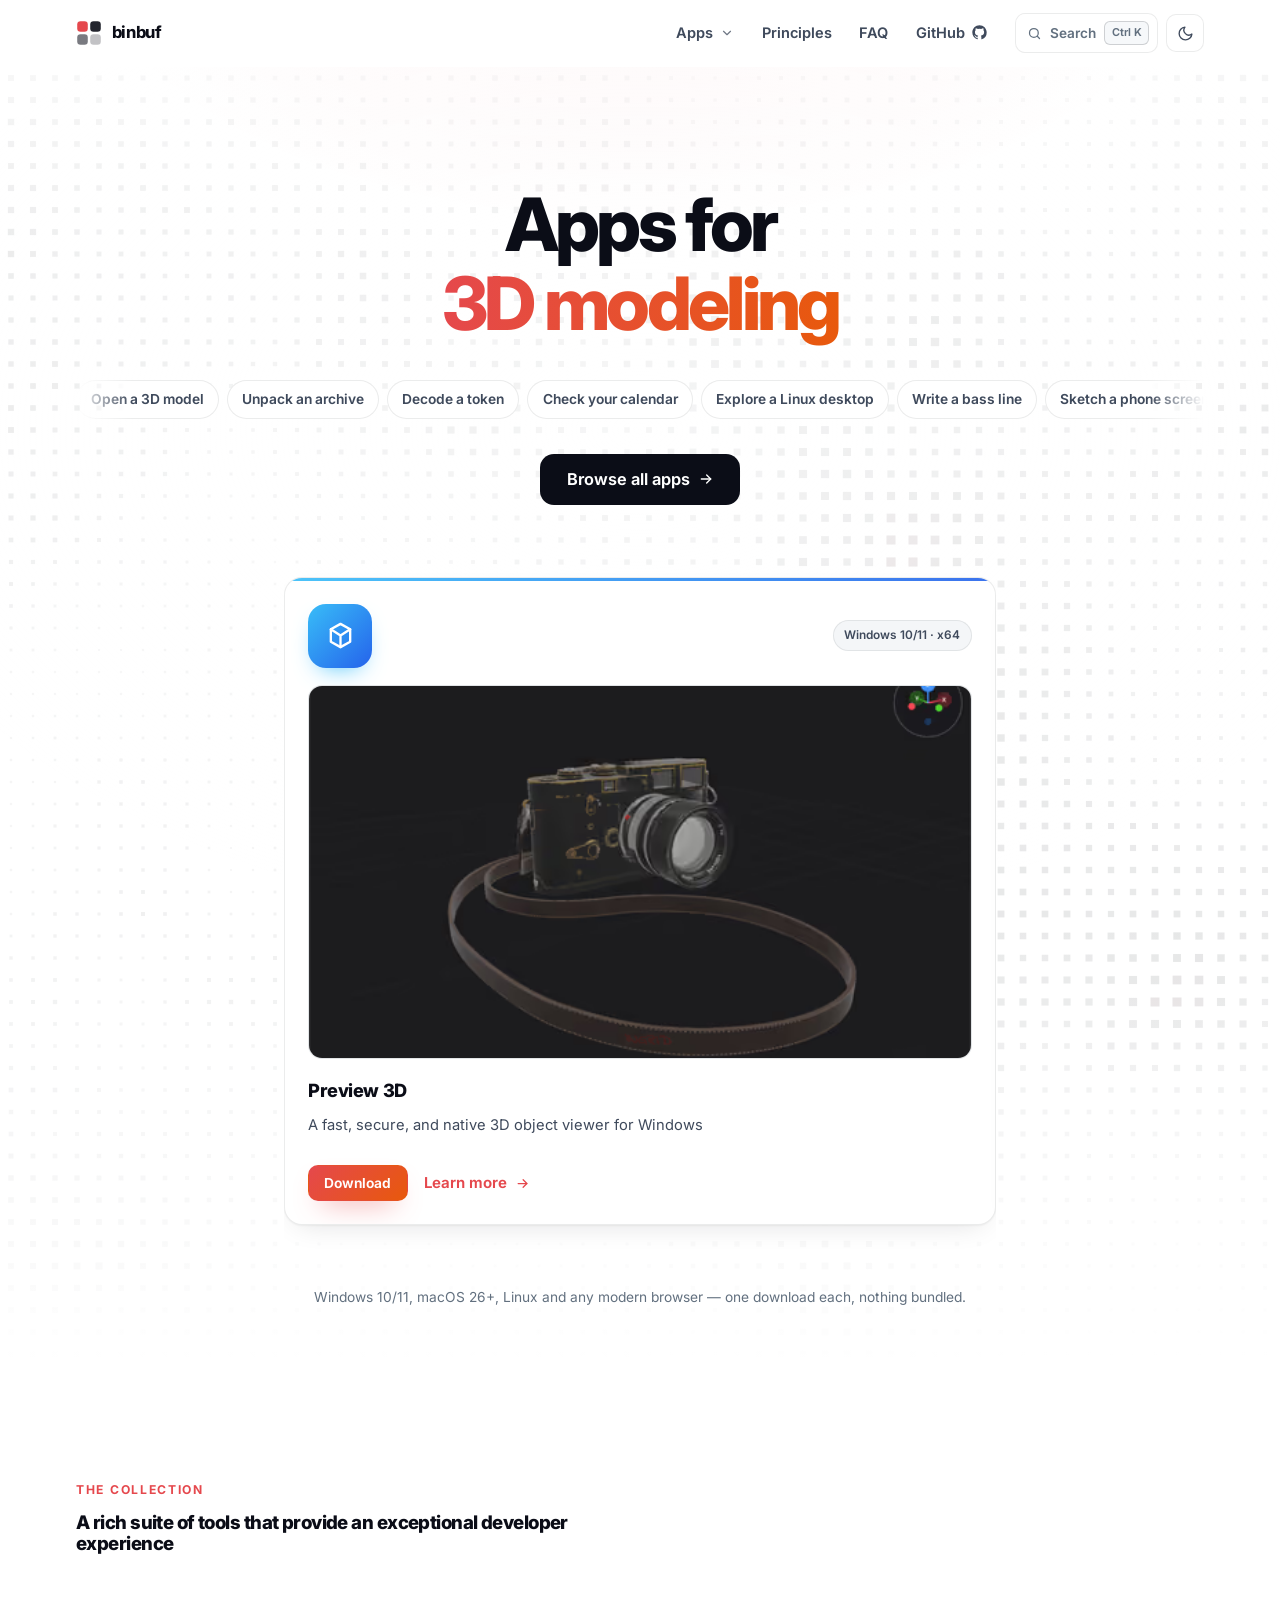
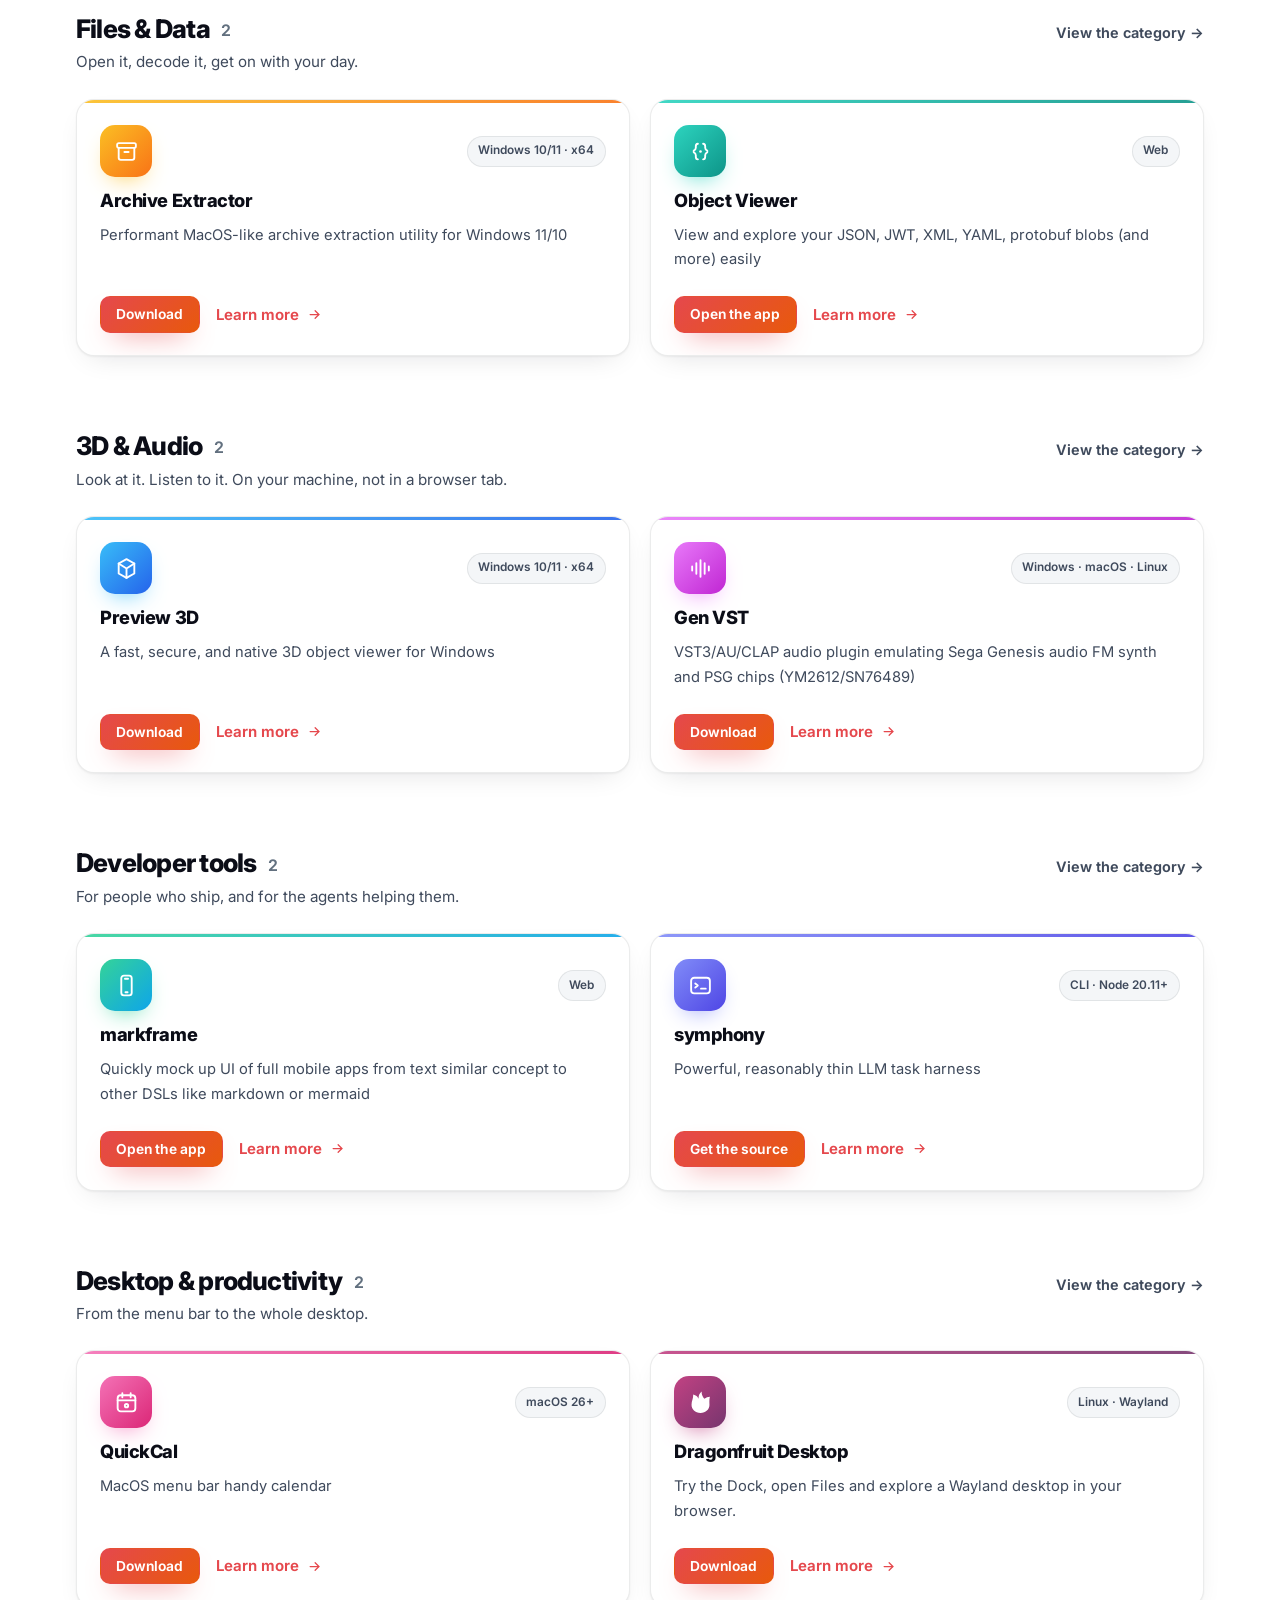
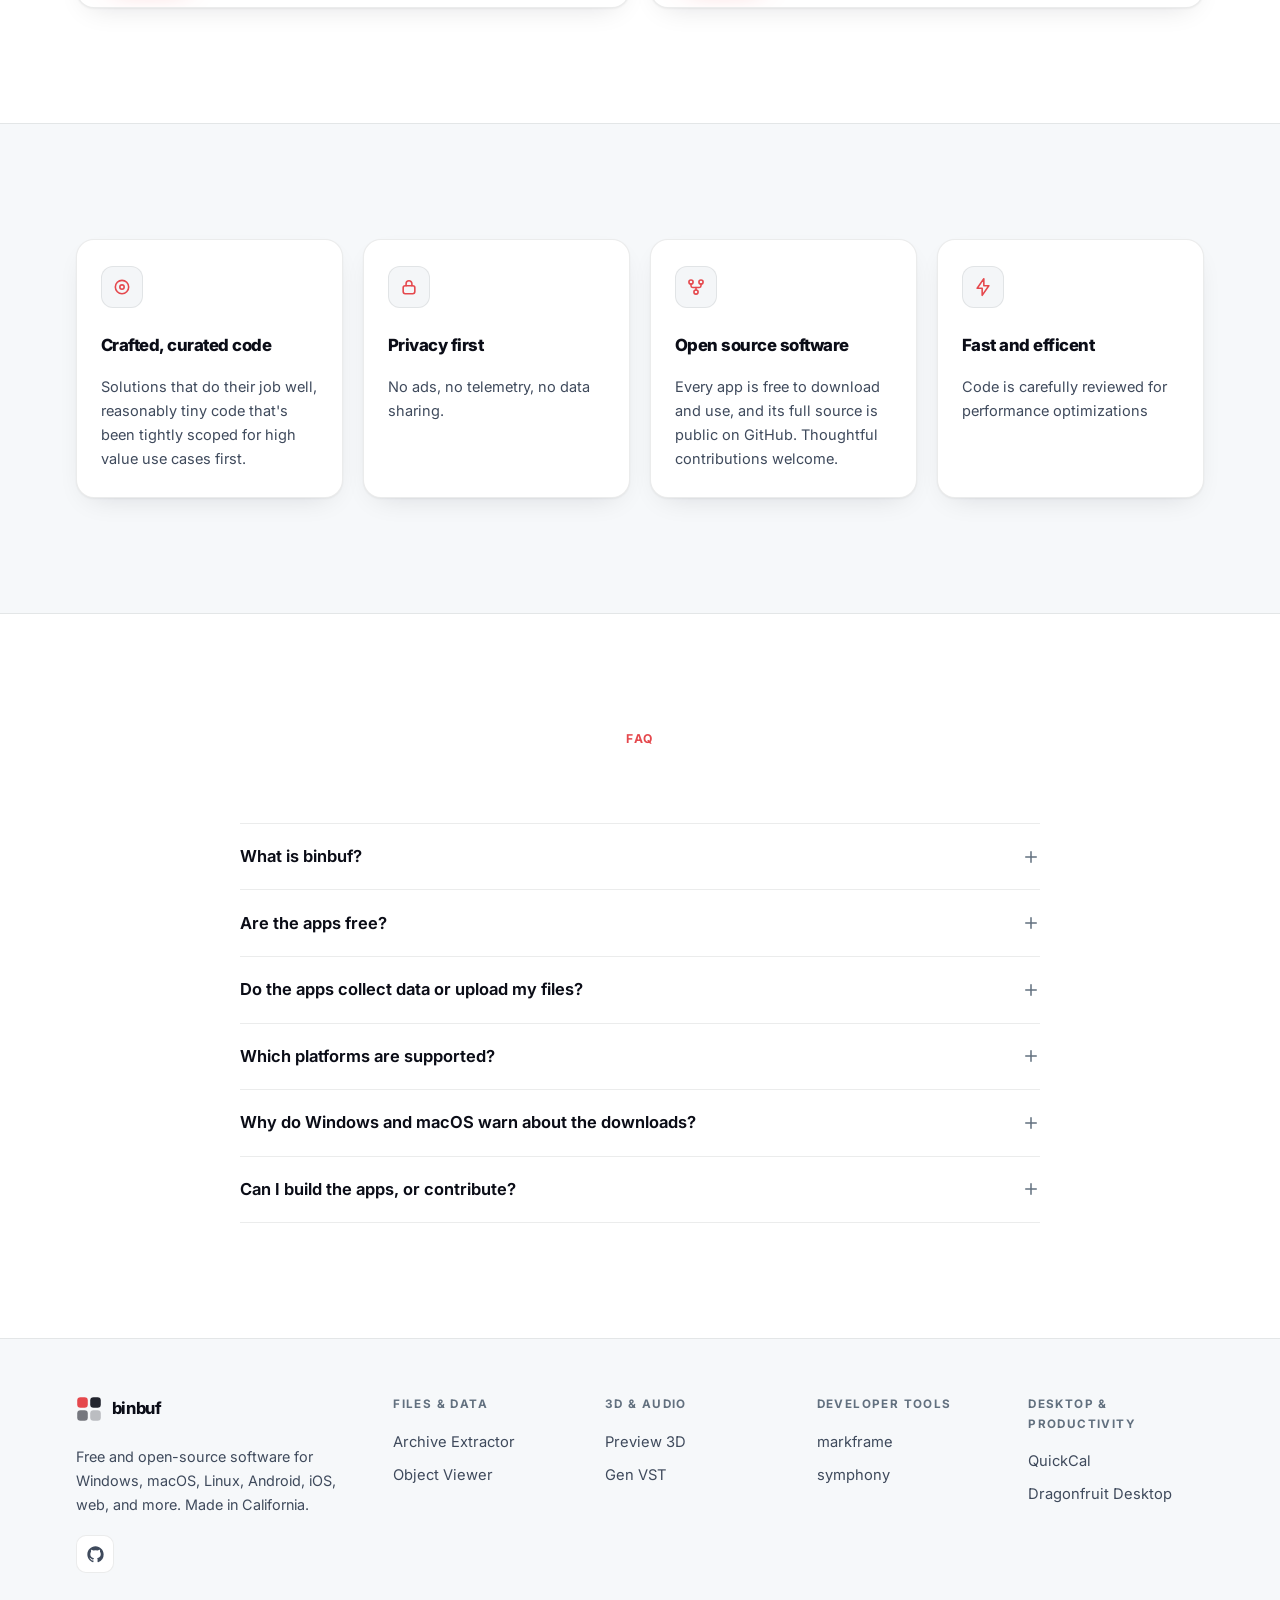
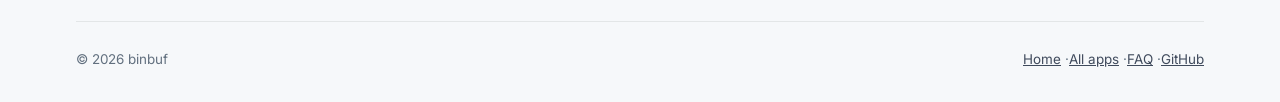
==== commit b8300499: "init" ====
--- a/index.html
+++ b/index.html
@@ -1,4 +1,4 @@
-<!DOCTYPE html><html lang="en" data-base><head><meta charset="utf-8"><meta name="viewport" content="width=device-width, initial-scale=1"><title>binbuf — focused, free, open-source apps for Windows, macOS and the web</title><meta name="description" content="Free and open-source apps that keep your files local: a 3D model viewer, an archive extractor, a JSON/JWT decoder, a menu-bar calendar, a Sega Genesis synth plugin, a mobile UI prototyper and an AI coding-agent harness. No accounts, no telemetry."><meta name="author" content="binbuf"><meta name="robots" content="index, follow, max-image-preview:large, max-snippet:-1"><meta name="color-scheme" content="light dark"><link rel="canonical" href="https://binbuf.com/"><meta property="og:type" content="website"><meta property="og:site_name" content="binbuf"><meta property="og:title" content="binbuf — focused, free, open-source apps"><meta property="og:description" content="A small collection of free, local apps for everyday jobs: 3D viewing, archives, data decoding, calendar, chip music, mobile prototyping and AI agent runs. Open source, no accounts, no telemetry."><meta property="og:url" content="https://binbuf.com/"><meta property="og:image" content="https://binbuf.com/og-cover.png"><meta property="og:image:type" content="image/png"><meta property="og:image:width" content="1200"><meta property="og:image:height" content="630"><meta property="og:image:alt" content="binbuf — free, open-source apps that keep your files local"><meta property="og:locale" content="en_US"><meta name="twitter:card" content="summary_large_image"><meta name="twitter:title" content="binbuf — focused, free, open-source apps"><meta name="twitter:description" content="Free tools, local by default, with source on GitHub — for 3D files, archives, data, calendars, chip music, mobile prototypes and AI agent runs."><meta name="twitter:image" content="https://binbuf.com/og-cover.png"><meta name="theme-color" content="#ffffff" media="(prefers-color-scheme: light)"><meta name="theme-color" content="#0a0b0e" media="(prefers-color-scheme: dark)"><link rel="apple-touch-icon" href="apple-touch-icon.png"><link rel="manifest" href="site.webmanifest"><link rel="me" href="https://github.com/binbuf"><link rel="icon" href="data:image/svg+xml,%3Csvg xmlns='http://www.w3.org/2000/svg' viewBox='0 0 32 32'%3E%3Crect x='1.5' y='1.5' width='13' height='13' rx='4' fill='%23e5484d'/%3E%3Crect x='17.5' y='1.5' width='13' height='13' rx='4' fill='%230b0d17'/%3E%3Crect x='1.5' y='17.5' width='13' height='13' rx='4' fill='%230b0d17' opacity='.55'/%3E%3Crect x='17.5' y='17.5' width='13' height='13' rx='4' fill='%230b0d17' opacity='.25'/%3E%3C/svg%3E"><!-- Theme before first paint: saved choice → OS preference → light --><script>
+<!DOCTYPE html><html lang="en" data-base><head><meta charset="utf-8"><meta name="viewport" content="width=device-width, initial-scale=1"><title>binbuf — free, open-source apps for Windows, macOS, Linux and the web</title><meta name="description" content="Explore Dragonfruit Desktop for Linux and free, open-source tools for viewing 3D models, extracting archives, decoding data, making music and building software."><meta name="author" content="binbuf"><meta name="robots" content="index, follow, max-image-preview:large, max-snippet:-1"><meta name="color-scheme" content="light dark"><link rel="canonical" href="https://binbuf.com/"><meta property="og:type" content="website"><meta property="og:site_name" content="binbuf"><meta property="og:title" content="binbuf — focused, free, open-source apps"><meta property="og:description" content="A small collection of free, local apps for everyday jobs: 3D viewing, archives, data decoding, calendar, chip music, mobile prototyping and AI agent runs. Open source, no accounts, no telemetry."><meta property="og:url" content="https://binbuf.com/"><meta property="og:image" content="https://binbuf.com/og-cover.png"><meta property="og:image:type" content="image/png"><meta property="og:image:width" content="1200"><meta property="og:image:height" content="630"><meta property="og:image:alt" content="binbuf — free, open-source apps that keep your files local"><meta property="og:locale" content="en_US"><meta name="twitter:card" content="summary_large_image"><meta name="twitter:title" content="binbuf — focused, free, open-source apps"><meta name="twitter:description" content="Free tools, local by default, with source on GitHub — for 3D files, archives, data, calendars, chip music, mobile prototypes and AI agent runs."><meta name="twitter:image" content="https://binbuf.com/og-cover.png"><meta name="theme-color" content="#ffffff" media="(prefers-color-scheme: light)"><meta name="theme-color" content="#0a0b0e" media="(prefers-color-scheme: dark)"><link rel="apple-touch-icon" href="apple-touch-icon.png"><link rel="manifest" href="site.webmanifest"><link rel="me" href="https://github.com/binbuf"><link rel="icon" href="data:image/svg+xml,%3Csvg xmlns='http://www.w3.org/2000/svg' viewBox='0 0 32 32'%3E%3Crect x='1.5' y='1.5' width='13' height='13' rx='4' fill='%23e5484d'/%3E%3Crect x='17.5' y='1.5' width='13' height='13' rx='4' fill='%230b0d17'/%3E%3Crect x='1.5' y='17.5' width='13' height='13' rx='4' fill='%230b0d17' opacity='.55'/%3E%3Crect x='17.5' y='17.5' width='13' height='13' rx='4' fill='%230b0d17' opacity='.25'/%3E%3C/svg%3E"><!-- Theme before first paint: saved choice → OS preference → light --><script>
 (function () {
   document.documentElement.classList.add('js');
   try {
@@ -9,4 +9,4 @@
     document.documentElement.setAttribute('data-theme', 'light');
   }
 })();
-</script><link rel="preconnect" href="https://fonts.googleapis.com"><link rel="preconnect" href="https://fonts.gstatic.com" crossorigin><link rel="preconnect" href="https://api.github.com"><link rel="preload" as="image" href="https://binbuf.com/media/preview-3d-800.avif" fetchpriority="high"><link rel="stylesheet" href="https://fonts.googleapis.com/css2?family=Inter:wght@400;500;600;700;800&display=swap"><script type="application/ld+json">{"@context":"https://schema.org","@graph":[{"@type":"WebSite","@id":"https://binbuf.com/#website","url":"https://binbuf.com/","name":"binbuf","description":"Focused, free, open-source apps for Windows, macOS and the web.","inLanguage":"en","publisher":{"@id":"https://binbuf.com/#person"}},{"@type":"Person","@id":"https://binbuf.com/#person","name":"binbuf","url":"https://binbuf.com/","sameAs":["https://github.com/binbuf"]},{"@type":"ItemList","@id":"https://binbuf.com/#apps","name":"Open-source apps by binbuf","numberOfItems":7,"itemListElement":[{"@type":"ListItem","position":1,"item":{"@type":"SoftwareApplication","@id":"https://binbuf.com/apps/archive-extractor.html#app","name":"Archive Extractor","url":"https://binbuf.com/apps/archive-extractor.html","isPartOf":{"@id":"https://binbuf.com/#website"},"publisher":{"@id":"https://binbuf.com/#person"},"codeRepository":"https://github.com/binbuf/archive-extractor","applicationCategory":"UtilitiesApplication","operatingSystem":"Windows 10, Windows 11","description":"A tiny, native Windows app that extracts ZIP, 7z, RAR, TAR and multi-volume archives in one click, with password prompts and zero runtime dependencies.","offers":{"@type":"Offer","price":"0","priceCurrency":"USD"}}},{"@type":"ListItem","position":2,"item":{"@type":"SoftwareApplication","@id":"https://binbuf.com/apps/object-viewer.html#app","name":"Object Viewer","url":"https://binbuf.com/apps/object-viewer.html","isPartOf":{"@id":"https://binbuf.com/#website"},"publisher":{"@id":"https://binbuf.com/#person"},"codeRepository":"https://github.com/binbuf/object-viewer","applicationCategory":"DeveloperApplication","operatingSystem":"Web browser","description":"A browser tool that decodes and explores JSON/JSON5, JWT, XML, YAML, MessagePack, CBOR and protobuf data without uploading anything.","license":"https://opensource.org/license/mit","offers":{"@type":"Offer","price":"0","priceCurrency":"USD"}}},{"@type":"ListItem","position":3,"item":{"@type":"SoftwareApplication","@id":"https://binbuf.com/apps/preview-3d.html#app","name":"Preview 3D","url":"https://binbuf.com/apps/preview-3d.html","isPartOf":{"@id":"https://binbuf.com/#website"},"publisher":{"@id":"https://binbuf.com/#person"},"codeRepository":"https://github.com/binbuf/preview-3d","applicationCategory":"MultimediaApplication","operatingSystem":"Windows 10, Windows 11","description":"A fast, secure, native 3D object viewer for Windows. Opens glTF/GLB, OBJ, FBX, STL, PLY, 3MF, USD/USDZ and STEP files locally in a sandboxed worker.","license":"https://www.apache.org/licenses/LICENSE-2.0","offers":{"@type":"Offer","price":"0","priceCurrency":"USD"}}},{"@type":"ListItem","position":4,"item":{"@type":"SoftwareApplication","@id":"https://binbuf.com/apps/gen-vst.html#app","name":"Gen VST","url":"https://binbuf.com/apps/gen-vst.html","isPartOf":{"@id":"https://binbuf.com/#website"},"publisher":{"@id":"https://binbuf.com/#person"},"codeRepository":"https://github.com/binbuf/gen-vst","applicationCategory":"MultimediaApplication","operatingSystem":"Windows, macOS, Linux","description":"A free VST3/AU/CLAP plugin that emulates the Sega Genesis YM2612 FM chip, SN76489 PSG and 8-bit DAC with hardware-style filters and a tagged preset browser.","license":"https://www.gnu.org/licenses/gpl-3.0.html","offers":{"@type":"Offer","price":"0","priceCurrency":"USD"}}},{"@type":"ListItem","position":5,"item":{"@type":"SoftwareApplication","@id":"https://binbuf.com/apps/markframe.html#app","name":"markframe","url":"https://binbuf.com/apps/markframe.html","isPartOf":{"@id":"https://binbuf.com/#website"},"publisher":{"@id":"https://binbuf.com/#person"},"codeRepository":"https://github.com/binbuf/markframe","applicationCategory":"DeveloperApplication","operatingSystem":"Web browser","description":"A declarative, indentation-based DSL for mobile prototyping that renders platform-accurate iOS and Material previews live in the browser.","license":"https://opensource.org/license/mit","offers":{"@type":"Offer","price":"0","priceCurrency":"USD"}}},{"@type":"ListItem","position":6,"item":{"@type":"SoftwareApplication","@id":"https://binbuf.com/apps/symphony.html#app","name":"symphony","url":"https://binbuf.com/apps/symphony.html","isPartOf":{"@id":"https://binbuf.com/#website"},"publisher":{"@id":"https://binbuf.com/#person"},"codeRepository":"https://github.com/binbuf/symphony","applicationCategory":"DeveloperApplication","operatingSystem":"Windows, macOS, Linux","description":"A thin harness that drives an AI coding agent through a project roadmap, one fresh session per task, with a git commit after each.","offers":{"@type":"Offer","price":"0","priceCurrency":"USD"}}},{"@type":"ListItem","position":7,"item":{"@type":"SoftwareApplication","@id":"https://binbuf.com/apps/quickcal.html#app","name":"QuickCal","url":"https://binbuf.com/apps/quickcal.html","isPartOf":{"@id":"https://binbuf.com/#website"},"publisher":{"@id":"https://binbuf.com/#person"},"codeRepository":"https://github.com/binbuf/QuickCal","applicationCategory":"ProductivityApplication","operatingSystem":"macOS 26","description":"A menu-bar calendar for macOS that opens a month grid and your Apple Calendar agenda in one click, with an optional analog companion clock.","license":"https://opensource.org/license/mit","offers":{"@type":"Offer","price":"0","priceCurrency":"USD"}}}]},{"@type":"FAQPage","@id":"https://binbuf.com/#faq","mainEntity":[{"@type":"Question","name":"What is binbuf?","acceptedAnswer":{"@type":"Answer","text":"binbuf is a small collection of free, open-source apps for Windows, macOS, Linux and the web. Each one does a single job, runs on your own machine, and never asks you to sign up."}},{"@type":"Question","name":"Are the apps free?","acceptedAnswer":{"@type":"Answer","text":"Yes. Every app is free to download and use, with no accounts, trials or upsells. The source for each project is public on GitHub, and its license — MIT, Apache-2.0 or GPL-3.0 — is stated in the repository."}},{"@type":"Question","name":"Do the apps collect data or upload my files?","acceptedAnswer":{"@type":"Answer","text":"No. There are no accounts, no analytics and no telemetry, and nothing you open, decode or render is uploaded. Your files and data stay on your own machine."}},{"@type":"Question","name":"Which platforms are supported?","acceptedAnswer":{"@type":"Answer","text":"Each app targets its own platforms — Windows, macOS, Linux or the browser — and lists the exact requirement on its download page."}},{"@type":"Question","name":"Why do Windows and macOS warn about the downloads?","acceptedAnswer":{"@type":"Answer","text":"Most releases are not code-signed yet, so SmartScreen and Gatekeeper add an extra prompt the first time you run one. Each project documents the safe way through in its GitHub repository — usually a SHA-256 checksum on Windows or a one-line Terminal command on macOS. Code signing is on the roadmap."}},{"@type":"Question","name":"Can I build the apps, or contribute?","acceptedAnswer":{"@type":"Answer","text":"Yes. Each project keeps its source, build instructions and issue tracker in its own GitHub repository — open the one for the app you are interested in to build it, report a problem or send a pull request."}}]}]}</script><script type="application/json" id="binbuf-apps">[{"name":"Archive Extractor","slug":"archive-extractor","accent":"app--archive","cat":"Files & Data","tag":"One-click archive extraction for Windows","keywords":"archive extractor zip 7z rar tar gz unzip windows","icon":"<rect x=\"3\" y=\"4\" width=\"18\" height=\"4.5\" rx=\"1.5\"/><path d=\"M4.5 8.5V18a2 2 0 0 0 2 2h11a2 2 0 0 0 2-2V8.5\"/><path d=\"M10 12.5h4\"/>"},{"name":"Object Viewer","slug":"object-viewer","accent":"app--object","cat":"Files & Data","tag":"Decode JSON, JWT, YAML and more in your browser","keywords":"json jwt xml yaml msgpack cbor protobuf jwt decode viewer browser","icon":"<path d=\"M9.5 4.5C7.8 4.5 7.5 5.6 7.5 7v1.5c0 1.4-.8 2.3-2 2.7v1.6c1.2.4 2 1.3 2 2.7V17c0 1.4.3 2.5 2 2.5\"/><path d=\"M14.5 4.5c1.7 0 2 1.1 2 2.5v1.5c0 1.4.8 2.3 2 2.7v1.6c-1.2.4-2 1.3-2 2.7V17c0 1.4-.3 2.5-2 2.5\"/><circle cx=\"12\" cy=\"12\" r=\"1.25\" fill=\"currentColor\" stroke=\"none\"/>"},{"name":"Preview 3D","slug":"preview-3d","accent":"app--preview3d","cat":"3D & Audio","tag":"Native 3D model viewer for Windows","keywords":"3d model viewer gltf glb obj fbx stl ply 3mf usd usdz step windows preview","icon":"<path d=\"M12 3 4.5 7.2v9.6L12 21l7.5-4.2V7.2L12 3Z\"/><path d=\"M12 12v9M4.5 7.2 12 12l7.5-4.8\"/>"},{"name":"Gen VST","slug":"gen-vst","accent":"app--genvst","cat":"3D & Audio","tag":"Sega Genesis synth plugin for your DAW","keywords":"sega genesis ym2612 sn76489 fm synth plugin vst3 au clap dac audio music","icon":"<path d=\"M4 10v4M8 7v10M12 4v16M16 7v10M20 10v4\"/>"},{"name":"markframe","slug":"markframe","accent":"app--markframe","cat":"Developer tools","tag":"Prototype mobile UIs from plain text","keywords":"mobile ui prototype dsl ios android material mockup markframe","icon":"<rect x=\"7\" y=\"2.5\" width=\"10\" height=\"19\" rx=\"2.5\"/><path d=\"M10.5 5.5h3\"/><path d=\"M11 18.5h2\"/>"},{"name":"symphony","slug":"symphony","accent":"app--symphony","cat":"Developer tools","tag":"Run an AI coding agent through your roadmap","keywords":"ai agent claude codex cursor opencode gemini roadmap automation git","icon":"<rect x=\"3\" y=\"4.5\" width=\"18\" height=\"15\" rx=\"3\"/><path d=\"m7 10 2.4 2L7 14\"/><path d=\"M12.5 15H17\"/>"},{"name":"QuickCal","slug":"quickcal","accent":"app--quickcal","cat":"Productivity","tag":"Menu-bar calendar and clock for macOS","keywords":"calendar macos menu bar clock agenda eventkit quickcal","icon":"<rect x=\"3.5\" y=\"5\" width=\"17\" height=\"15.5\" rx=\"3\"/><path d=\"M3.5 10h17M8 3v4M16 3v4\"/><circle cx=\"12\" cy=\"15\" r=\"1.6\"/>"}]</script><link rel="stylesheet" href="/_astro/Arrow.BkZ2X4a1.css"></head><body><a class="skip-link" href="#main">Skip to content</a><header class="site-header" id="top" data-header><div class="container site-header__inner"><a class="brand" href="./" aria-label="binbuf — home"><svg viewBox="0 0 32 32" aria-hidden="true"><rect x="1.5" y="1.5" width="13" height="13" rx="4" fill="var(--accent)"></rect><rect x="17.5" y="1.5" width="13" height="13" rx="4" fill="currentColor" opacity=".9"></rect><rect x="1.5" y="17.5" width="13" height="13" rx="4" fill="currentColor" opacity=".55"></rect><rect x="17.5" y="17.5" width="13" height="13" rx="4" fill="currentColor" opacity=".25"></rect></svg><span>binbuf</span></a><nav class="site-nav" id="site-nav" aria-label="Primary"><div class="nav-item--mega" data-mega><a class="nav-link" href="apps/" aria-haspopup="true" aria-expanded="false" data-mega-trigger>Apps<svg viewBox="0 0 24 24" fill="none" stroke="currentColor" stroke-width="2" stroke-linecap="round" stroke-linejoin="round" aria-hidden="true"><path d="m6 9 6 6 6-6"></path></svg></a><div class="mega" role="group" aria-label="Apps by category"><div class="mega__grid"><div><p class="mega__title">Files &amp; Data</p><a class="mega__link app--archive" href="apps/archive-extractor.html"><span class="app-icon app-icon--sm" aria-hidden="true"><svg viewBox="0 0 24 24" fill="none" stroke="currentColor" stroke-width="1.8" stroke-linecap="round" stroke-linejoin="round"><rect x="3" y="4" width="18" height="4.5" rx="1.5"/><path d="M4.5 8.5V18a2 2 0 0 0 2 2h11a2 2 0 0 0 2-2V8.5"/><path d="M10 12.5h4"/></svg></span><span><strong>Archive Extractor</strong><span>One-click extraction for Windows</span></span></a><a class="mega__link app--object" href="apps/object-viewer.html"><span class="app-icon app-icon--sm" aria-hidden="true"><svg viewBox="0 0 24 24" fill="none" stroke="currentColor" stroke-width="1.8" stroke-linecap="round" stroke-linejoin="round"><path d="M9.5 4.5C7.8 4.5 7.5 5.6 7.5 7v1.5c0 1.4-.8 2.3-2 2.7v1.6c1.2.4 2 1.3 2 2.7V17c0 1.4.3 2.5 2 2.5"/><path d="M14.5 4.5c1.7 0 2 1.1 2 2.5v1.5c0 1.4.8 2.3 2 2.7v1.6c-1.2.4-2 1.3-2 2.7V17c0 1.4-.3 2.5-2 2.5"/><circle cx="12" cy="12" r="1.25" fill="currentColor" stroke="none"/></svg></span><span><strong>Object Viewer</strong><span>Decode JSON, JWT, YAML and more</span></span></a></div><div><p class="mega__title">3D &amp; Audio</p><a class="mega__link app--preview3d" href="apps/preview-3d.html"><span class="app-icon app-icon--sm" aria-hidden="true"><svg viewBox="0 0 24 24" fill="none" stroke="currentColor" stroke-width="1.8" stroke-linecap="round" stroke-linejoin="round"><path d="M12 3 4.5 7.2v9.6L12 21l7.5-4.2V7.2L12 3Z"/><path d="M12 12v9M4.5 7.2 12 12l7.5-4.8"/></svg></span><span><strong>Preview 3D</strong><span>Native 3D model viewer</span></span></a><a class="mega__link app--genvst" href="apps/gen-vst.html"><span class="app-icon app-icon--sm" aria-hidden="true"><svg viewBox="0 0 24 24" fill="none" stroke="currentColor" stroke-width="1.8" stroke-linecap="round"><path d="M4 10v4M8 7v10M12 4v16M16 7v10M20 10v4"/></svg></span><span><strong>Gen VST</strong><span>Sega Genesis synth plugin</span></span></a></div><div><p class="mega__title">Developer tools</p><a class="mega__link app--markframe" href="apps/markframe.html"><span class="app-icon app-icon--sm" aria-hidden="true"><svg viewBox="0 0 24 24" fill="none" stroke="currentColor" stroke-width="1.8" stroke-linecap="round" stroke-linejoin="round"><rect x="7" y="2.5" width="10" height="19" rx="2.5"/><path d="M10.5 5.5h3"/><path d="M11 18.5h2"/></svg></span><span><strong>markframe</strong><span>Mobile UI from plain text</span></span></a><a class="mega__link app--symphony" href="apps/symphony.html"><span class="app-icon app-icon--sm" aria-hidden="true"><svg viewBox="0 0 24 24" fill="none" stroke="currentColor" stroke-width="1.8" stroke-linecap="round" stroke-linejoin="round"><rect x="3" y="4.5" width="18" height="15" rx="3"/><path d="m7 10 2.4 2L7 14"/><path d="M12.5 15H17"/></svg></span><span><strong>symphony</strong><span>Agent runs, unattended</span></span></a></div><div><p class="mega__title">Productivity</p><a class="mega__link app--quickcal" href="apps/quickcal.html"><span class="app-icon app-icon--sm" aria-hidden="true"><svg viewBox="0 0 24 24" fill="none" stroke="currentColor" stroke-width="1.8" stroke-linecap="round" stroke-linejoin="round"><rect x="3.5" y="5" width="17" height="15.5" rx="3"/><path d="M3.5 10h17M8 3v4M16 3v4"/><circle cx="12" cy="15" r="1.6"/></svg></span><span><strong>QuickCal</strong><span>Menu-bar calendar for macOS</span></span></a></div></div><div class="mega__foot"><a class="btn btn--link" href="apps/">All apps <svg viewBox="0 0 24 24" fill="none" stroke="currentColor" stroke-width="2" stroke-linecap="round" stroke-linejoin="round" aria-hidden="true"><path d="M5 12h14"></path><path d="m13 6 6 6-6 6"></path></svg></a></div></div></div><a href="#why">Principles</a><a href="#faq">FAQ</a><a href="https://github.com/binbuf" target="_blank" rel="noopener">GitHub<svg viewBox="0 0 24 24" fill="currentColor" aria-hidden="true"><path d="M12 .5C5.65.5.5 5.65.5 12c0 5.1 3.29 9.42 7.86 10.95.58.1.79-.25.79-.56 0-.28-.01-1.02-.02-2-3.2.7-3.88-1.54-3.88-1.54-.52-1.34-1.28-1.7-1.28-1.7-1.05-.72.08-.7.08-.7 1.16.08 1.77 1.2 1.77 1.2 1.03 1.78 2.7 1.26 3.36.97.1-.75.4-1.26.73-1.55-2.55-.29-5.23-1.28-5.23-5.7 0-1.26.45-2.29 1.19-3.1-.12-.29-.52-1.47.11-3.06 0 0 .97-.31 3.18 1.18a11.1 11.1 0 0 1 5.8 0c2.2-1.5 3.17-1.18 3.17-1.18.63 1.6.23 2.77.11 3.06.74.81 1.19 1.84 1.19 3.1 0 4.43-2.69 5.4-5.25 5.69.41.36.78 1.06.78 2.14 0 1.55-.01 2.8-.01 3.18 0 .31.2.67.8.55A11.52 11.52 0 0 0 23.5 12C23.5 5.65 18.35.5 12 .5Z"></path></svg></a></nav><div class="site-header__actions"><button class="palette-trigger" type="button" data-palette-open aria-haspopup="dialog" aria-controls="palette" aria-label="Search"><svg viewBox="0 0 24 24" fill="none" stroke="currentColor" stroke-width="2" stroke-linecap="round" aria-hidden="true"><circle cx="11" cy="11" r="7"></circle><path d="m20 20-3.5-3.5"></path></svg><span class="palette-trigger__label">Search</span><kbd data-kbd aria-hidden="true">Ctrl K</kbd></button><button class="icon-btn theme-toggle" type="button" data-theme-toggle aria-label="Switch to dark mode" title="Toggle light/dark mode"><svg class="icon-sun" viewBox="0 0 24 24" fill="none" stroke="currentColor" stroke-width="1.9" stroke-linecap="round" aria-hidden="true"><circle cx="12" cy="12" r="4"></circle><path d="M12 2v2M12 20v2M4.9 4.9l1.4 1.4M17.7 17.7l1.4 1.4M2 12h2M20 12h2M4.9 19.1l1.4-1.4M17.7 6.3l1.4-1.4"></path></svg><svg class="icon-moon" viewBox="0 0 24 24" fill="none" stroke="currentColor" stroke-width="1.9" stroke-linecap="round" stroke-linejoin="round" aria-hidden="true"><path d="M21 12.8A9 9 0 1 1 11.2 3a7 7 0 0 0 9.8 9.8Z"></path></svg></button><button class="icon-btn nav-toggle" type="button" data-nav-toggle aria-controls="site-nav" aria-expanded="false" aria-label="Open menu"><svg class="icon-menu" viewBox="0 0 24 24" fill="none" stroke="currentColor" stroke-width="2" stroke-linecap="round" aria-hidden="true"><path d="M4 7h16M4 12h16M4 17h16"></path></svg><svg class="icon-close" viewBox="0 0 24 24" fill="none" stroke="currentColor" stroke-width="2" stroke-linecap="round" aria-hidden="true"><path d="m6 6 12 12M18 6 6 18"></path></svg></button></div></div></header><main id="main"><!-- ============================== HERO ============================== --><section class="hero hero--field" aria-label="Intro"><canvas class="hero-field" data-hero-field aria-hidden="true"></canvas><div class="hero-scrim" aria-hidden="true"></div><div class="container"><h1 class="display">Apps for<br><span class="grad-text rotator" data-rotator data-words="3D modeling|audio engineering|coding|productivity|creativity">3D modeling</span></h1><nav class="hero-jobs" aria-label="Jump to a job"><div class="hero-jobs__track"><div class="hero-jobs__group"><a href="apps/preview-3d.html">Open a 3D model</a><a href="apps/archive-extractor.html">Unpack an archive</a><a href="apps/object-viewer.html">Decode a token</a><a href="apps/quickcal.html">Check your calendar</a><a href="apps/gen-vst.html">Write a bass line</a><a href="apps/markframe.html">Sketch a phone screen</a><a href="apps/symphony.html">Hand a roadmap to an agent</a></div><div class="hero-jobs__group" aria-hidden="true"><a href="apps/preview-3d.html" tabindex="-1">Open a 3D model</a><a href="apps/archive-extractor.html" tabindex="-1">Unpack an archive</a><a href="apps/object-viewer.html" tabindex="-1">Decode a token</a><a href="apps/quickcal.html" tabindex="-1">Check your calendar</a><a href="apps/gen-vst.html" tabindex="-1">Write a bass line</a><a href="apps/markframe.html" tabindex="-1">Sketch a phone screen</a><a href="apps/symphony.html" tabindex="-1">Hand a roadmap to an agent</a></div></div></nav><div class="hero__cta"><a class="btn btn--ink btn--lg" href="apps/">Browse all apps<svg viewBox="0 0 24 24" fill="none" stroke="currentColor" stroke-width="2" stroke-linecap="round" stroke-linejoin="round" aria-hidden="true"><path d="M5 12h14"></path><path d="m13 6 6 6-6 6"></path></svg></a></div><!-- Hero carousel: a focused set of apps, rotating. Generated from apps.json. --><div class="hero-stage" data-parallax><div class="app-carousel" data-carousel aria-roledescription="carousel" aria-label="Apps"><div class="app-carousel__viewport"><ul class="app-carousel__track" data-carousel-track><li class="app-carousel__slide is-active" data-carousel-slide aria-roledescription="slide" aria-label="1 of 3"><article class="card app-card app-card--stage app--preview3d"><div class="app-card__top"><span class="app-icon app-icon--lg" aria-hidden="true"><svg viewBox="0 0 24 24" fill="none" stroke="currentColor" stroke-width="1.8" stroke-linecap="round" stroke-linejoin="round"><path d="M12 3 4.5 7.2v9.6L12 21l7.5-4.2V7.2L12 3Z"/><path d="M12 12v9M4.5 7.2 12 12l7.5-4.8"/></svg></span><span class="chip">Windows 10/11 · x64</span></div><figure class="app-card__media"><picture><source type="image/avif" srcset="media/preview-3d-480.avif 480w, media/preview-3d-800.avif 800w, media/preview-3d-1200.avif 1200w" sizes="(max-width: 600px) 90vw, (max-width: 980px) 60vw, 420px"><source type="image/webp" srcset="media/preview-3d-480.webp 480w, media/preview-3d-800.webp 800w, media/preview-3d-1200.webp 1200w" sizes="(max-width: 600px) 90vw, (max-width: 980px) 60vw, 420px"><img src="media/preview-3d-1200.jpg" srcset="media/preview-3d-480.jpg 480w, media/preview-3d-800.jpg 800w, media/preview-3d-1200.jpg 1200w" sizes="(max-width: 600px) 90vw, (max-width: 980px) 60vw, 420px" width="1522" height="1135" alt="Preview 3D screenshot" loading="lazy" decoding="async"></picture></figure><h3><a href="apps/preview-3d.html">Preview 3D</a></h3><p class="app-card__tagline">A fast, secure, and native 3D object viewer for Windows</p><div class="app-card__links"><a class="btn btn--sm btn--primary" href="https://github.com/binbuf/preview-3d/releases/latest" target="_blank" rel="noopener">Download</a><a class="btn btn--link" href="apps/preview-3d.html">Learn more <span class="visually-hidden">about Preview 3D</span><svg viewBox="0 0 24 24" fill="none" stroke="currentColor" stroke-width="2" stroke-linecap="round" stroke-linejoin="round" aria-hidden="true"><path d="M5 12h14"></path><path d="m13 6 6 6-6 6"></path></svg></a></div></article></li><li class="app-carousel__slide" data-carousel-slide aria-roledescription="slide" aria-label="2 of 3"><article class="card app-card app-card--stage app--archive"><div class="app-card__top"><span class="app-icon app-icon--lg" aria-hidden="true"><svg viewBox="0 0 24 24" fill="none" stroke="currentColor" stroke-width="1.8" stroke-linecap="round" stroke-linejoin="round"><rect x="3" y="4" width="18" height="4.5" rx="1.5"/><path d="M4.5 8.5V18a2 2 0 0 0 2 2h11a2 2 0 0 0 2-2V8.5"/><path d="M10 12.5h4"/></svg></span><span class="chip">Windows 10/11 · x64</span></div><figure class="app-card__media"><video width="1200" height="890" poster="media/archive-extractor-1200.jpg" loop muted playsinline preload="metadata" aria-label="Archive Extractor screenshot"><source src="media/archive-extractor.webm" type="video/webm"><source src="media/archive-extractor.mp4" type="video/mp4"></video></figure><h3><a href="apps/archive-extractor.html">Archive Extractor</a></h3><p class="app-card__tagline">Performant MacOS-like archive extraction utility for Windows 11/10</p><div class="app-card__links"><a class="btn btn--sm btn--primary" href="https://github.com/binbuf/archive-extractor/releases" target="_blank" rel="noopener">Download</a><a class="btn btn--link" href="apps/archive-extractor.html">Learn more <span class="visually-hidden">about Archive Extractor</span><svg viewBox="0 0 24 24" fill="none" stroke="currentColor" stroke-width="2" stroke-linecap="round" stroke-linejoin="round" aria-hidden="true"><path d="M5 12h14"></path><path d="m13 6 6 6-6 6"></path></svg></a></div></article></li><li class="app-carousel__slide" data-carousel-slide aria-roledescription="slide" aria-label="3 of 3"><article class="card app-card app-card--stage app--genvst"><div class="app-card__top"><span class="app-icon app-icon--lg" aria-hidden="true"><svg viewBox="0 0 24 24" fill="none" stroke="currentColor" stroke-width="1.8" stroke-linecap="round"><path d="M4 10v4M8 7v10M12 4v16M16 7v10M20 10v4"/></svg></span><span class="chip">Windows · macOS · Linux</span></div><figure class="app-card__media"><picture><source type="image/avif" srcset="media/gen-vst-480.avif 480w, media/gen-vst-800.avif 800w, media/gen-vst-1200.avif 1200w" sizes="(max-width: 600px) 90vw, (max-width: 980px) 60vw, 420px"><source type="image/webp" srcset="media/gen-vst-480.webp 480w, media/gen-vst-800.webp 800w, media/gen-vst-1200.webp 1200w" sizes="(max-width: 600px) 90vw, (max-width: 980px) 60vw, 420px"><img src="media/gen-vst-1200.jpg" srcset="media/gen-vst-480.jpg 480w, media/gen-vst-800.jpg 800w, media/gen-vst-1200.jpg 1200w" sizes="(max-width: 600px) 90vw, (max-width: 980px) 60vw, 420px" width="1797" height="988" alt="Gen VST screenshot" loading="lazy" decoding="async"></picture></figure><h3><a href="apps/gen-vst.html">Gen VST</a></h3><p class="app-card__tagline">VST3/AU/CLAP audio plugin emulating Sega Genesis audio FM synth and PSG chips (YM2612/SN76489)</p><div class="app-card__links"><a class="btn btn--sm btn--primary" href="https://github.com/binbuf/gen-vst/releases" target="_blank" rel="noopener">Download</a><a class="btn btn--link" href="apps/gen-vst.html">Learn more <span class="visually-hidden">about Gen VST</span><svg viewBox="0 0 24 24" fill="none" stroke="currentColor" stroke-width="2" stroke-linecap="round" stroke-linejoin="round" aria-hidden="true"><path d="M5 12h14"></path><path d="m13 6 6 6-6 6"></path></svg></a></div></article></li></ul></div></div></div><p class="hero__meta">Windows 10/11, macOS 26+, Linux and any modern browser — one download each, nothing bundled.</p></div></section><!-- ============================== CATEGORIES ============================== --><section class="section" id="apps" aria-labelledby="apps-title"><div class="container"><header class="section-head reveal"><div><p class="eyebrow">The collection</p><h3>A rich suite of tools that provide an exceptional developer experience</h3></div></header><div class="cat-list"><div class="cat-block reveal" id="files-data"><div class="cat-head"><div><h3>Files &amp; Data <span class="cat-count">2</span></h3><p>Open it, decode it, get on with your day.</p></div><a class="cat-link" href="apps/#files-data">View the category →</a></div><div class="card-grid card-grid--2"><article class="card card--hover app-card app--archive"><div class="app-card__top"><span class="app-icon" aria-hidden="true"><svg viewBox="0 0 24 24" fill="none" stroke="currentColor" stroke-width="1.8" stroke-linecap="round" stroke-linejoin="round"><rect x="3" y="4" width="18" height="4.5" rx="1.5"/><path d="M4.5 8.5V18a2 2 0 0 0 2 2h11a2 2 0 0 0 2-2V8.5"/><path d="M10 12.5h4"/></svg></span><span class="chip">Windows 10/11 · x64</span></div><h3><a class="app-card__link" href="apps/archive-extractor.html">Archive Extractor</a></h3><p class="app-card__tagline">Performant MacOS-like archive extraction utility for Windows 11/10</p><div class="app-card__links"><a class="btn btn--sm btn--primary" href="https://github.com/binbuf/archive-extractor/releases" target="_blank" rel="noopener">Download</a><a class="btn btn--link" href="apps/archive-extractor.html">Learn more <span class="visually-hidden">about Archive Extractor</span><svg viewBox="0 0 24 24" fill="none" stroke="currentColor" stroke-width="2" stroke-linecap="round" stroke-linejoin="round" aria-hidden="true"><path d="M5 12h14"></path><path d="m13 6 6 6-6 6"></path></svg></a></div></article><article class="card card--hover app-card app--object"><div class="app-card__top"><span class="app-icon" aria-hidden="true"><svg viewBox="0 0 24 24" fill="none" stroke="currentColor" stroke-width="1.8" stroke-linecap="round" stroke-linejoin="round"><path d="M9.5 4.5C7.8 4.5 7.5 5.6 7.5 7v1.5c0 1.4-.8 2.3-2 2.7v1.6c1.2.4 2 1.3 2 2.7V17c0 1.4.3 2.5 2 2.5"/><path d="M14.5 4.5c1.7 0 2 1.1 2 2.5v1.5c0 1.4.8 2.3 2 2.7v1.6c-1.2.4-2 1.3-2 2.7V17c0 1.4-.3 2.5-2 2.5"/><circle cx="12" cy="12" r="1.25" fill="currentColor" stroke="none"/></svg></span><span class="chip">Web</span></div><h3><a class="app-card__link" href="apps/object-viewer.html">Object Viewer</a></h3><p class="app-card__tagline">View and explore your JSON, JWT, XML, YAML, protobuf blobs (and more) easily</p><div class="app-card__links"><a class="btn btn--sm btn--primary" href="https://binbuf.github.io/object-viewer/" target="_blank" rel="noopener">Open the app</a><a class="btn btn--link" href="apps/object-viewer.html">Learn more <span class="visually-hidden">about Object Viewer</span><svg viewBox="0 0 24 24" fill="none" stroke="currentColor" stroke-width="2" stroke-linecap="round" stroke-linejoin="round" aria-hidden="true"><path d="M5 12h14"></path><path d="m13 6 6 6-6 6"></path></svg></a></div></article></div></div><div class="cat-block reveal" id="3d-audio"><div class="cat-head"><div><h3>3D &amp; Audio <span class="cat-count">2</span></h3><p>Look at it. Listen to it. On your machine, not in a browser tab.</p></div><a class="cat-link" href="apps/#3d-audio">View the category →</a></div><div class="card-grid card-grid--2"><article class="card card--hover app-card app--preview3d"><div class="app-card__top"><span class="app-icon" aria-hidden="true"><svg viewBox="0 0 24 24" fill="none" stroke="currentColor" stroke-width="1.8" stroke-linecap="round" stroke-linejoin="round"><path d="M12 3 4.5 7.2v9.6L12 21l7.5-4.2V7.2L12 3Z"/><path d="M12 12v9M4.5 7.2 12 12l7.5-4.8"/></svg></span><span class="chip">Windows 10/11 · x64</span></div><h3><a class="app-card__link" href="apps/preview-3d.html">Preview 3D</a></h3><p class="app-card__tagline">A fast, secure, and native 3D object viewer for Windows</p><div class="app-card__links"><a class="btn btn--sm btn--primary" href="https://github.com/binbuf/preview-3d/releases/latest" target="_blank" rel="noopener">Download</a><a class="btn btn--link" href="apps/preview-3d.html">Learn more <span class="visually-hidden">about Preview 3D</span><svg viewBox="0 0 24 24" fill="none" stroke="currentColor" stroke-width="2" stroke-linecap="round" stroke-linejoin="round" aria-hidden="true"><path d="M5 12h14"></path><path d="m13 6 6 6-6 6"></path></svg></a></div></article><article class="card card--hover app-card app--genvst"><div class="app-card__top"><span class="app-icon" aria-hidden="true"><svg viewBox="0 0 24 24" fill="none" stroke="currentColor" stroke-width="1.8" stroke-linecap="round"><path d="M4 10v4M8 7v10M12 4v16M16 7v10M20 10v4"/></svg></span><span class="chip">Windows · macOS · Linux</span></div><h3><a class="app-card__link" href="apps/gen-vst.html">Gen VST</a></h3><p class="app-card__tagline">VST3/AU/CLAP audio plugin emulating Sega Genesis audio FM synth and PSG chips (YM2612/SN76489)</p><div class="app-card__links"><a class="btn btn--sm btn--primary" href="https://github.com/binbuf/gen-vst/releases" target="_blank" rel="noopener">Download</a><a class="btn btn--link" href="apps/gen-vst.html">Learn more <span class="visually-hidden">about Gen VST</span><svg viewBox="0 0 24 24" fill="none" stroke="currentColor" stroke-width="2" stroke-linecap="round" stroke-linejoin="round" aria-hidden="true"><path d="M5 12h14"></path><path d="m13 6 6 6-6 6"></path></svg></a></div></article></div></div><div class="cat-block reveal" id="developer-tools"><div class="cat-head"><div><h3>Developer tools <span class="cat-count">2</span></h3><p>For people who ship, and for the agents helping them.</p></div><a class="cat-link" href="apps/#developer-tools">View the category →</a></div><div class="card-grid card-grid--2"><article class="card card--hover app-card app--markframe"><div class="app-card__top"><span class="app-icon" aria-hidden="true"><svg viewBox="0 0 24 24" fill="none" stroke="currentColor" stroke-width="1.8" stroke-linecap="round" stroke-linejoin="round"><rect x="7" y="2.5" width="10" height="19" rx="2.5"/><path d="M10.5 5.5h3"/><path d="M11 18.5h2"/></svg></span><span class="chip">Web</span></div><h3><a class="app-card__link" href="apps/markframe.html">markframe</a></h3><p class="app-card__tagline">Quickly mock up UI of full mobile apps from text similar concept to other DSLs like markdown or mermaid</p><div class="app-card__links"><a class="btn btn--sm btn--primary" href="https://binbuf.github.io/markframe/" target="_blank" rel="noopener">Open the app</a><a class="btn btn--link" href="apps/markframe.html">Learn more <span class="visually-hidden">about markframe</span><svg viewBox="0 0 24 24" fill="none" stroke="currentColor" stroke-width="2" stroke-linecap="round" stroke-linejoin="round" aria-hidden="true"><path d="M5 12h14"></path><path d="m13 6 6 6-6 6"></path></svg></a></div></article><article class="card card--hover app-card app--symphony"><div class="app-card__top"><span class="app-icon" aria-hidden="true"><svg viewBox="0 0 24 24" fill="none" stroke="currentColor" stroke-width="1.8" stroke-linecap="round" stroke-linejoin="round"><rect x="3" y="4.5" width="18" height="15" rx="3"/><path d="m7 10 2.4 2L7 14"/><path d="M12.5 15H17"/></svg></span><span class="chip">CLI · Node 20.11+</span></div><h3><a class="app-card__link" href="apps/symphony.html">symphony</a></h3><p class="app-card__tagline">Powerful, reasonably thin LLM task harness</p><div class="app-card__links"><a class="btn btn--sm btn--primary" href="https://github.com/binbuf/symphony" target="_blank" rel="noopener">Get the source</a><a class="btn btn--link" href="apps/symphony.html">Learn more <span class="visually-hidden">about symphony</span><svg viewBox="0 0 24 24" fill="none" stroke="currentColor" stroke-width="2" stroke-linecap="round" stroke-linejoin="round" aria-hidden="true"><path d="M5 12h14"></path><path d="m13 6 6 6-6 6"></path></svg></a></div></article></div></div><div class="cat-block reveal" id="productivity"><div class="cat-head"><div><h3>Productivity <span class="cat-count">1</span></h3><p>One click away, all day.</p></div><a class="cat-link" href="apps/#productivity">View the category →</a></div><div class="card-grid card-grid--2"><article class="card card--hover app-card app--quickcal"><div class="app-card__top"><span class="app-icon" aria-hidden="true"><svg viewBox="0 0 24 24" fill="none" stroke="currentColor" stroke-width="1.8" stroke-linecap="round" stroke-linejoin="round"><rect x="3.5" y="5" width="17" height="15.5" rx="3"/><path d="M3.5 10h17M8 3v4M16 3v4"/><circle cx="12" cy="15" r="1.6"/></svg></span><span class="chip">macOS 26+</span></div><h3><a class="app-card__link" href="apps/quickcal.html">QuickCal</a></h3><p class="app-card__tagline">MacOS menu bar handy calendar</p><div class="app-card__links"><a class="btn btn--sm btn--primary" href="https://github.com/binbuf/QuickCal/releases" target="_blank" rel="noopener">Download</a><a class="btn btn--link" href="apps/quickcal.html">Learn more <span class="visually-hidden">about QuickCal</span><svg viewBox="0 0 24 24" fill="none" stroke="currentColor" stroke-width="2" stroke-linecap="round" stroke-linejoin="round" aria-hidden="true"><path d="M5 12h14"></path><path d="m13 6 6 6-6 6"></path></svg></a></div></article></div></div></div></div></section><!-- ============================== WHY ============================== --><section class="section section--soft" id="why" aria-label="Principles"><div class="container"><div class="principles"><article class="card principle reveal"><span class="icon-tile" aria-hidden="true"><svg viewBox="0 0 24 24" fill="none" stroke="currentColor" stroke-width="1.9" stroke-linecap="round"><circle cx="12" cy="12" r="8"></circle><circle cx="12" cy="12" r="2.6"></circle></svg></span><h3>Crafted, curated code</h3><p>Solutions that do their job well, reasonably tiny code that's been tightly scoped for high value use cases first.</p></article><article class="card principle reveal"><span class="icon-tile" aria-hidden="true"><svg viewBox="0 0 24 24" fill="none" stroke="currentColor" stroke-width="1.9" stroke-linecap="round" stroke-linejoin="round"><rect x="5" y="10.5" width="14" height="9.5" rx="2.5"></rect><path d="M8.5 10.5V8a3.5 3.5 0 0 1 7 0v2.5"></path></svg></span><h3>Privacy first</h3><p>No ads, no telemetry, no data sharing. </p></article><article class="card principle reveal"><span class="icon-tile" aria-hidden="true"><svg viewBox="0 0 24 24" fill="none" stroke="currentColor" stroke-width="1.9" stroke-linecap="round" stroke-linejoin="round"><circle cx="6" cy="6" r="2.5"></circle><circle cx="18" cy="6" r="2.5"></circle><circle cx="12" cy="18" r="2.5"></circle><path d="M6 8.5v2a2 2 0 0 0 2 2h8a2 2 0 0 0 2-2v-2"></path><path d="M12 12.5v3"></path></svg></span><h3>Open source software</h3><p>Every app is free to download and use, and its full source is public on GitHub. Thoughtful contributions welcome.</p></article><article class="card principle reveal"><span class="icon-tile" aria-hidden="true"><svg viewBox="0 0 24 24" fill="none" stroke="currentColor" stroke-width="1.9" stroke-linecap="round" stroke-linejoin="round"><path d="M13 2 5 13.5h6L11 22l8-11.5h-6z"></path></svg></span><h3>Fast and efficent</h3><p>Code is carefully reviewed for performance optimizations</p></article></div></div></section><!-- ============================== FAQ ============================== --><section class="section" id="faq" aria-labelledby="faq-title"><div class="container"><header class="section-head section-head--center reveal"><div><p class="eyebrow">FAQ</p></div></header><div class="faq faq--center reveal"><details class="faq__item"><summary>What is binbuf?<svg viewBox="0 0 24 24" fill="none" stroke="currentColor" stroke-width="2" stroke-linecap="round" aria-hidden="true"><path d="M12 5v14M5 12h14"></path></svg></summary><p>binbuf is a small collection of free, open-source apps for Windows, macOS, Linux and the web. Each one does a single job, runs on your own machine, and never asks you to sign up.</p></details><details class="faq__item"><summary>Are the apps free?<svg viewBox="0 0 24 24" fill="none" stroke="currentColor" stroke-width="2" stroke-linecap="round" aria-hidden="true"><path d="M12 5v14M5 12h14"></path></svg></summary><p>Yes. Every app is free to download and use, with no accounts, trials or upsells. The source for each project is public on GitHub, and its license — MIT, Apache-2.0 or GPL-3.0 — is stated in the repository.</p></details><details class="faq__item"><summary>Do the apps collect data or upload my files?<svg viewBox="0 0 24 24" fill="none" stroke="currentColor" stroke-width="2" stroke-linecap="round" aria-hidden="true"><path d="M12 5v14M5 12h14"></path></svg></summary><p>No. There are no accounts, no analytics and no telemetry, and nothing you open, decode or render is uploaded. Your files and data stay on your own machine.</p></details><details class="faq__item"><summary>Which platforms are supported?<svg viewBox="0 0 24 24" fill="none" stroke="currentColor" stroke-width="2" stroke-linecap="round" aria-hidden="true"><path d="M12 5v14M5 12h14"></path></svg></summary><p>Each app targets its own platforms — Windows, macOS, Linux or the browser — and lists the exact requirement on its download page.</p></details><details class="faq__item"><summary>Why do Windows and macOS warn about the downloads?<svg viewBox="0 0 24 24" fill="none" stroke="currentColor" stroke-width="2" stroke-linecap="round" aria-hidden="true"><path d="M12 5v14M5 12h14"></path></svg></summary><p>Most releases are not code-signed yet, so SmartScreen and Gatekeeper add an extra prompt the first time you run one. Each project documents the safe way through in its GitHub repository — usually a SHA-256 checksum on Windows or a one-line Terminal command on macOS. Code signing is on the roadmap.</p></details><details class="faq__item"><summary>Can I build the apps, or contribute?<svg viewBox="0 0 24 24" fill="none" stroke="currentColor" stroke-width="2" stroke-linecap="round" aria-hidden="true"><path d="M12 5v14M5 12h14"></path></svg></summary><p>Yes. Each project keeps its source, build instructions and issue tracker in its own GitHub repository — open the one for the app you are interested in to build it, report a problem or send a pull request.</p></details></div></div></section></main><script type="module" src="/_astro/index.astro_astro_type_script_index_0_lang.BFkpyNZu.js"></script><footer class="site-footer"><div class="container"><div class="footer-grid"><div class="footer-brand"><a class="brand" href="./" aria-label="binbuf — home"><svg viewBox="0 0 32 32" aria-hidden="true"><rect x="1.5" y="1.5" width="13" height="13" rx="4" fill="var(--accent)"></rect><rect x="17.5" y="1.5" width="13" height="13" rx="4" fill="currentColor" opacity=".9"></rect><rect x="1.5" y="17.5" width="13" height="13" rx="4" fill="currentColor" opacity=".55"></rect><rect x="17.5" y="17.5" width="13" height="13" rx="4" fill="currentColor" opacity=".25"></rect></svg><span>binbuf</span></a><p>Free and open-source software for Windows, macOS, Linux, Android, iOS, web, and more. Made in California.</p><div class="footer-actions"><a class="icon-btn" href="https://github.com/binbuf" target="_blank" rel="noopener" aria-label="binbuf on GitHub"><svg viewBox="0 0 24 24" fill="currentColor" aria-hidden="true"><path d="M12 .5C5.65.5.5 5.65.5 12c0 5.1 3.29 9.42 7.86 10.95.58.1.79-.25.79-.56 0-.28-.01-1.02-.02-2-3.2.7-3.88-1.54-3.88-1.54-.52-1.34-1.28-1.7-1.28-1.7-1.05-.72.08-.7.08-.7 1.16.08 1.77 1.2 1.77 1.2 1.03 1.78 2.7 1.26 3.36.97.1-.75.4-1.26.73-1.55-2.55-.29-5.23-1.28-5.23-5.7 0-1.26.45-2.29 1.19-3.1-.12-.29-.52-1.47.11-3.06 0 0 .97-.31 3.18 1.18a11.1 11.1 0 0 1 5.8 0c2.2-1.5 3.17-1.18 3.17-1.18.63 1.6.23 2.77.11 3.06.74.81 1.19 1.84 1.19 3.1 0 4.43-2.69 5.4-5.25 5.69.41.36.78 1.06.78 2.14 0 1.55-.01 2.8-.01 3.18 0 .31.2.67.8.55A11.52 11.52 0 0 0 23.5 12C23.5 5.65 18.35.5 12 .5Z"></path></svg></a></div></div><div><p class="footer-title">Files &amp; Data</p><ul class="footer-links"><li><a href="apps/archive-extractor.html">Archive Extractor</a></li><li><a href="apps/object-viewer.html">Object Viewer</a></li></ul></div><div><p class="footer-title">3D &amp; Audio</p><ul class="footer-links"><li><a href="apps/preview-3d.html">Preview 3D</a></li><li><a href="apps/gen-vst.html">Gen VST</a></li></ul></div><div><p class="footer-title">Developer tools</p><ul class="footer-links"><li><a href="apps/markframe.html">markframe</a></li><li><a href="apps/symphony.html">symphony</a></li></ul></div><div><p class="footer-title">Productivity</p><ul class="footer-links"><li><a href="apps/quickcal.html">QuickCal</a></li></ul></div></div><div class="footer-bottom"><span>&copy; <span id="year">2026</span> binbuf</span><span><a href="./">Home</a> ·<a href="apps/">All apps</a> ·<a href="#faq">FAQ</a> ·<a href="https://github.com/binbuf" target="_blank" rel="noopener">GitHub</a></span></div></div></footer><dialog class="palette" id="palette" aria-label="Search apps and pages"><div class="palette__search"><svg viewBox="0 0 24 24" fill="none" stroke="currentColor" stroke-width="2" stroke-linecap="round" aria-hidden="true"><circle cx="11" cy="11" r="7"></circle><path d="m20 20-3.5-3.5"></path></svg><input type="search" placeholder="Search apps and pages…" aria-label="Search" data-palette-input autocomplete="off" spellcheck="false"><kbd class="palette__esc">Esc</kbd></div><ul class="palette__list" data-palette-list></ul><p class="palette__empty" hidden>No matches. Try “3D”, “archive”, “synth” or “calendar”.</p><div class="palette__foot" aria-hidden="true"><span><kbd>↑</kbd><kbd>↓</kbd> navigate</span><span><kbd>↵</kbd> open</span><span><kbd>Esc</kbd> close</span></div></dialog><button class="icon-btn to-top" type="button" data-to-top aria-label="Back to top" title="Back to top"><svg viewBox="0 0 24 24" fill="none" stroke="currentColor" stroke-width="2" stroke-linecap="round" stroke-linejoin="round" aria-hidden="true"><path d="M12 19V5"></path><path d="m5 12 7-7 7 7"></path></svg></button><script type="module" src="/_astro/Base.astro_astro_type_script_index_0_lang.BTEjkhXq.js"></script></body></html>+</script><link rel="preconnect" href="https://fonts.googleapis.com"><link rel="preconnect" href="https://fonts.gstatic.com" crossorigin><link rel="preconnect" href="https://api.github.com"><link rel="preload" as="image" href="https://binbuf.com/media/preview-3d-800.avif" fetchpriority="high"><link rel="stylesheet" href="https://fonts.googleapis.com/css2?family=Inter:wght@400;500;600;700;800&display=swap"><script type="application/ld+json">{"@context":"https://schema.org","@graph":[{"@type":"WebSite","@id":"https://binbuf.com/#website","url":"https://binbuf.com/","name":"binbuf","description":"Free, open-source apps for Windows, macOS, Linux and the web.","inLanguage":"en","publisher":{"@id":"https://binbuf.com/#person"}},{"@type":"Person","@id":"https://binbuf.com/#person","name":"binbuf","url":"https://binbuf.com/","sameAs":["https://github.com/binbuf"]},{"@type":"ItemList","@id":"https://binbuf.com/#apps","name":"Open-source apps by binbuf","numberOfItems":8,"itemListElement":[{"@type":"ListItem","position":1,"item":{"@type":"SoftwareApplication","@id":"https://binbuf.com/apps/archive-extractor.html#app","name":"Archive Extractor","url":"https://binbuf.com/apps/archive-extractor.html","isPartOf":{"@id":"https://binbuf.com/#website"},"publisher":{"@id":"https://binbuf.com/#person"},"codeRepository":"https://github.com/binbuf/archive-extractor","applicationCategory":"UtilitiesApplication","operatingSystem":"Windows 10, Windows 11","description":"A tiny, native Windows app that extracts ZIP, 7z, RAR, TAR and multi-volume archives in one click, with password prompts and zero runtime dependencies.","offers":{"@type":"Offer","price":"0","priceCurrency":"USD"}}},{"@type":"ListItem","position":2,"item":{"@type":"SoftwareApplication","@id":"https://binbuf.com/apps/object-viewer.html#app","name":"Object Viewer","url":"https://binbuf.com/apps/object-viewer.html","isPartOf":{"@id":"https://binbuf.com/#website"},"publisher":{"@id":"https://binbuf.com/#person"},"codeRepository":"https://github.com/binbuf/object-viewer","applicationCategory":"DeveloperApplication","operatingSystem":"Web browser","description":"A browser tool that decodes and explores JSON/JSON5, JWT, XML, YAML, MessagePack, CBOR and protobuf data without uploading anything.","license":"https://opensource.org/license/mit","offers":{"@type":"Offer","price":"0","priceCurrency":"USD"}}},{"@type":"ListItem","position":3,"item":{"@type":"SoftwareApplication","@id":"https://binbuf.com/apps/preview-3d.html#app","name":"Preview 3D","url":"https://binbuf.com/apps/preview-3d.html","isPartOf":{"@id":"https://binbuf.com/#website"},"publisher":{"@id":"https://binbuf.com/#person"},"codeRepository":"https://github.com/binbuf/preview-3d","applicationCategory":"MultimediaApplication","operatingSystem":"Windows 10, Windows 11","description":"A fast, secure, native 3D object viewer for Windows. Opens glTF/GLB, OBJ, FBX, STL, PLY, 3MF, USD/USDZ and STEP files locally in a sandboxed worker.","license":"https://www.apache.org/licenses/LICENSE-2.0","offers":{"@type":"Offer","price":"0","priceCurrency":"USD"}}},{"@type":"ListItem","position":4,"item":{"@type":"SoftwareApplication","@id":"https://binbuf.com/apps/gen-vst.html#app","name":"Gen VST","url":"https://binbuf.com/apps/gen-vst.html","isPartOf":{"@id":"https://binbuf.com/#website"},"publisher":{"@id":"https://binbuf.com/#person"},"codeRepository":"https://github.com/binbuf/gen-vst","applicationCategory":"MultimediaApplication","operatingSystem":"Windows, macOS, Linux","description":"A free VST3/AU/CLAP plugin that emulates the Sega Genesis YM2612 FM chip, SN76489 PSG and 8-bit DAC with hardware-style filters and a tagged preset browser.","license":"https://www.gnu.org/licenses/gpl-3.0.html","offers":{"@type":"Offer","price":"0","priceCurrency":"USD"}}},{"@type":"ListItem","position":5,"item":{"@type":"SoftwareApplication","@id":"https://binbuf.com/apps/markframe.html#app","name":"markframe","url":"https://binbuf.com/apps/markframe.html","isPartOf":{"@id":"https://binbuf.com/#website"},"publisher":{"@id":"https://binbuf.com/#person"},"codeRepository":"https://github.com/binbuf/markframe","applicationCategory":"DeveloperApplication","operatingSystem":"Web browser","description":"A declarative, indentation-based DSL for mobile prototyping that renders platform-accurate iOS and Material previews live in the browser.","license":"https://opensource.org/license/mit","offers":{"@type":"Offer","price":"0","priceCurrency":"USD"}}},{"@type":"ListItem","position":6,"item":{"@type":"SoftwareApplication","@id":"https://binbuf.com/apps/symphony.html#app","name":"symphony","url":"https://binbuf.com/apps/symphony.html","isPartOf":{"@id":"https://binbuf.com/#website"},"publisher":{"@id":"https://binbuf.com/#person"},"codeRepository":"https://github.com/binbuf/symphony","applicationCategory":"DeveloperApplication","operatingSystem":"Windows, macOS, Linux","description":"A thin harness that drives an AI coding agent through a project roadmap, one fresh session per task, with a git commit after each.","offers":{"@type":"Offer","price":"0","priceCurrency":"USD"}}},{"@type":"ListItem","position":7,"item":{"@type":"SoftwareApplication","@id":"https://binbuf.com/apps/quickcal.html#app","name":"QuickCal","url":"https://binbuf.com/apps/quickcal.html","isPartOf":{"@id":"https://binbuf.com/#website"},"publisher":{"@id":"https://binbuf.com/#person"},"codeRepository":"https://github.com/binbuf/QuickCal","applicationCategory":"ProductivityApplication","operatingSystem":"macOS 26","description":"A menu-bar calendar for macOS that opens a month grid and your Apple Calendar agenda in one click, with an optional analog companion clock.","license":"https://opensource.org/license/mit","offers":{"@type":"Offer","price":"0","priceCurrency":"USD"}}},{"@type":"ListItem","position":8,"item":{"@type":"SoftwareApplication","@id":"https://binbuf.com/apps/dragonfruit.html#app","name":"Dragonfruit Desktop","url":"https://binbuf.com/apps/dragonfruit.html","isPartOf":{"@id":"https://binbuf.com/#website"},"publisher":{"@id":"https://binbuf.com/#person"},"codeRepository":"https://github.com/binbuf/dragonfruit","applicationCategory":"DesktopEnhancementApplication","operatingSystem":"Linux","description":"An open-source Linux desktop environment with a Rust Wayland compositor, a Qt Quick shell, Files and System Settings.","license":"https://github.com/binbuf/dragonfruit/blob/main/LICENSE.md","offers":{"@type":"Offer","price":"0","priceCurrency":"USD"}}}]},{"@type":"FAQPage","@id":"https://binbuf.com/#faq","mainEntity":[{"@type":"Question","name":"What is binbuf?","acceptedAnswer":{"@type":"Answer","text":"binbuf is a small collection of free, open-source apps for Windows, macOS, Linux and the web. Each one does a single job, runs on your own machine, and never asks you to sign up."}},{"@type":"Question","name":"Are the apps free?","acceptedAnswer":{"@type":"Answer","text":"Yes. Every app is free to download and use, with no accounts, trials or upsells. The source for each project is public on GitHub, and its license — MIT, Apache-2.0 or GPL-3.0 — is stated in the repository."}},{"@type":"Question","name":"Do the apps collect data or upload my files?","acceptedAnswer":{"@type":"Answer","text":"No. There are no accounts, no analytics and no telemetry, and nothing you open, decode or render is uploaded. Your files and data stay on your own machine."}},{"@type":"Question","name":"Which platforms are supported?","acceptedAnswer":{"@type":"Answer","text":"Each app targets its own platforms — Windows, macOS, Linux or the browser — and lists the exact requirement on its download page."}},{"@type":"Question","name":"Why do Windows and macOS warn about the downloads?","acceptedAnswer":{"@type":"Answer","text":"Most releases are not code-signed yet, so SmartScreen and Gatekeeper add an extra prompt the first time you run one. Each project documents the safe way through in its GitHub repository — usually a SHA-256 checksum on Windows or a one-line Terminal command on macOS. Code signing is on the roadmap."}},{"@type":"Question","name":"Can I build the apps, or contribute?","acceptedAnswer":{"@type":"Answer","text":"Yes. Each project keeps its source, build instructions and issue tracker in its own GitHub repository — open the one for the app you are interested in to build it, report a problem or send a pull request."}}]}]}</script><script type="application/json" id="binbuf-apps">[{"name":"Archive Extractor","slug":"archive-extractor","accent":"app--archive","cat":"Files & Data","tag":"One-click archive extraction for Windows","keywords":"archive extractor zip 7z rar tar gz unzip windows","icon":"<rect x=\"3\" y=\"4\" width=\"18\" height=\"4.5\" rx=\"1.5\"/><path d=\"M4.5 8.5V18a2 2 0 0 0 2 2h11a2 2 0 0 0 2-2V8.5\"/><path d=\"M10 12.5h4\"/>"},{"name":"Object Viewer","slug":"object-viewer","accent":"app--object","cat":"Files & Data","tag":"Decode JSON, JWT, YAML and more in your browser","keywords":"json jwt xml yaml msgpack cbor protobuf jwt decode viewer browser","icon":"<path d=\"M9.5 4.5C7.8 4.5 7.5 5.6 7.5 7v1.5c0 1.4-.8 2.3-2 2.7v1.6c1.2.4 2 1.3 2 2.7V17c0 1.4.3 2.5 2 2.5\"/><path d=\"M14.5 4.5c1.7 0 2 1.1 2 2.5v1.5c0 1.4.8 2.3 2 2.7v1.6c-1.2.4-2 1.3-2 2.7V17c0 1.4-.3 2.5-2 2.5\"/><circle cx=\"12\" cy=\"12\" r=\"1.25\" fill=\"currentColor\" stroke=\"none\"/>"},{"name":"Preview 3D","slug":"preview-3d","accent":"app--preview3d","cat":"3D & Audio","tag":"Native 3D model viewer for Windows","keywords":"3d model viewer gltf glb obj fbx stl ply 3mf usd usdz step windows preview","icon":"<path d=\"M12 3 4.5 7.2v9.6L12 21l7.5-4.2V7.2L12 3Z\"/><path d=\"M12 12v9M4.5 7.2 12 12l7.5-4.8\"/>"},{"name":"Gen VST","slug":"gen-vst","accent":"app--genvst","cat":"3D & Audio","tag":"Sega Genesis synth plugin for your DAW","keywords":"sega genesis ym2612 sn76489 fm synth plugin vst3 au clap dac audio music","icon":"<path d=\"M4 10v4M8 7v10M12 4v16M16 7v10M20 10v4\"/>"},{"name":"markframe","slug":"markframe","accent":"app--markframe","cat":"Developer tools","tag":"Prototype mobile UIs from plain text","keywords":"mobile ui prototype dsl ios android material mockup markframe","icon":"<rect x=\"7\" y=\"2.5\" width=\"10\" height=\"19\" rx=\"2.5\"/><path d=\"M10.5 5.5h3\"/><path d=\"M11 18.5h2\"/>"},{"name":"symphony","slug":"symphony","accent":"app--symphony","cat":"Developer tools","tag":"Run an AI coding agent through your roadmap","keywords":"ai agent claude codex cursor opencode gemini roadmap automation git","icon":"<rect x=\"3\" y=\"4.5\" width=\"18\" height=\"15\" rx=\"3\"/><path d=\"m7 10 2.4 2L7 14\"/><path d=\"M12.5 15H17\"/>"},{"name":"QuickCal","slug":"quickcal","accent":"app--quickcal","cat":"Desktop & productivity","tag":"Menu-bar calendar and clock for macOS","keywords":"calendar macos menu bar clock agenda eventkit quickcal","icon":"<rect x=\"3.5\" y=\"5\" width=\"17\" height=\"15.5\" rx=\"3\"/><path d=\"M3.5 10h17M8 3v4M16 3v4\"/><circle cx=\"12\" cy=\"15\" r=\"1.6\"/>"},{"name":"Dragonfruit Desktop","slug":"dragonfruit","accent":"app--dragonfruit","cat":"Desktop & productivity","tag":"Linux desktop environment with an interactive Wayland tour","keywords":"dragonfruit linux desktop environment wayland shell dock files compositor smithay qt quick","icon":"<path fill=\"currentColor\" stroke=\"none\" d=\"M12 22C6.8 22 3.4 18.5 3.4 14.1C3.4 10.6 5.2 8.5 5 4.4C7.6 5 9.3 6.5 10.1 8.4C10.1 5.6 11 3.1 13.1 1.5C13 4.4 14 6.8 15.7 8.4C17.4 7.2 19.1 6.6 21 6.5C20.3 9.5 20.6 11.8 20.6 14.2C20.6 18.8 17 22 12 22Z\"/>"}]</script><link rel="stylesheet" href="/_astro/Arrow._1gNA2LE.css"></head><body><a class="skip-link" href="#main">Skip to content</a><header class="site-header" id="top" data-header><div class="container site-header__inner"><a class="brand" href="./" aria-label="binbuf — home"><svg viewBox="0 0 32 32" aria-hidden="true"><rect x="1.5" y="1.5" width="13" height="13" rx="4" fill="var(--accent)"></rect><rect x="17.5" y="1.5" width="13" height="13" rx="4" fill="currentColor" opacity=".9"></rect><rect x="1.5" y="17.5" width="13" height="13" rx="4" fill="currentColor" opacity=".55"></rect><rect x="17.5" y="17.5" width="13" height="13" rx="4" fill="currentColor" opacity=".25"></rect></svg><span>binbuf</span></a><nav class="site-nav" id="site-nav" aria-label="Primary"><div class="nav-item--mega" data-mega><a class="nav-link" href="apps/" aria-haspopup="true" aria-expanded="false" data-mega-trigger>Apps<svg viewBox="0 0 24 24" fill="none" stroke="currentColor" stroke-width="2" stroke-linecap="round" stroke-linejoin="round" aria-hidden="true"><path d="m6 9 6 6 6-6"></path></svg></a><div class="mega" role="group" aria-label="Apps by category"><div class="mega__grid"><div><p class="mega__title">Files &amp; Data</p><a class="mega__link app--archive" href="apps/archive-extractor.html"><span class="app-icon app-icon--sm" aria-hidden="true"><svg viewBox="0 0 24 24" fill="none" stroke="currentColor" stroke-width="1.8" stroke-linecap="round" stroke-linejoin="round"><rect x="3" y="4" width="18" height="4.5" rx="1.5"/><path d="M4.5 8.5V18a2 2 0 0 0 2 2h11a2 2 0 0 0 2-2V8.5"/><path d="M10 12.5h4"/></svg></span><span><strong>Archive Extractor</strong><span>One-click extraction for Windows</span></span></a><a class="mega__link app--object" href="apps/object-viewer.html"><span class="app-icon app-icon--sm" aria-hidden="true"><svg viewBox="0 0 24 24" fill="none" stroke="currentColor" stroke-width="1.8" stroke-linecap="round" stroke-linejoin="round"><path d="M9.5 4.5C7.8 4.5 7.5 5.6 7.5 7v1.5c0 1.4-.8 2.3-2 2.7v1.6c1.2.4 2 1.3 2 2.7V17c0 1.4.3 2.5 2 2.5"/><path d="M14.5 4.5c1.7 0 2 1.1 2 2.5v1.5c0 1.4.8 2.3 2 2.7v1.6c-1.2.4-2 1.3-2 2.7V17c0 1.4-.3 2.5-2 2.5"/><circle cx="12" cy="12" r="1.25" fill="currentColor" stroke="none"/></svg></span><span><strong>Object Viewer</strong><span>Decode JSON, JWT, YAML and more</span></span></a></div><div><p class="mega__title">3D &amp; Audio</p><a class="mega__link app--preview3d" href="apps/preview-3d.html"><span class="app-icon app-icon--sm" aria-hidden="true"><svg viewBox="0 0 24 24" fill="none" stroke="currentColor" stroke-width="1.8" stroke-linecap="round" stroke-linejoin="round"><path d="M12 3 4.5 7.2v9.6L12 21l7.5-4.2V7.2L12 3Z"/><path d="M12 12v9M4.5 7.2 12 12l7.5-4.8"/></svg></span><span><strong>Preview 3D</strong><span>Native 3D model viewer</span></span></a><a class="mega__link app--genvst" href="apps/gen-vst.html"><span class="app-icon app-icon--sm" aria-hidden="true"><svg viewBox="0 0 24 24" fill="none" stroke="currentColor" stroke-width="1.8" stroke-linecap="round"><path d="M4 10v4M8 7v10M12 4v16M16 7v10M20 10v4"/></svg></span><span><strong>Gen VST</strong><span>Sega Genesis synth plugin</span></span></a></div><div><p class="mega__title">Developer tools</p><a class="mega__link app--markframe" href="apps/markframe.html"><span class="app-icon app-icon--sm" aria-hidden="true"><svg viewBox="0 0 24 24" fill="none" stroke="currentColor" stroke-width="1.8" stroke-linecap="round" stroke-linejoin="round"><rect x="7" y="2.5" width="10" height="19" rx="2.5"/><path d="M10.5 5.5h3"/><path d="M11 18.5h2"/></svg></span><span><strong>markframe</strong><span>Mobile UI from plain text</span></span></a><a class="mega__link app--symphony" href="apps/symphony.html"><span class="app-icon app-icon--sm" aria-hidden="true"><svg viewBox="0 0 24 24" fill="none" stroke="currentColor" stroke-width="1.8" stroke-linecap="round" stroke-linejoin="round"><rect x="3" y="4.5" width="18" height="15" rx="3"/><path d="m7 10 2.4 2L7 14"/><path d="M12.5 15H17"/></svg></span><span><strong>symphony</strong><span>Agent runs, unattended</span></span></a></div><div><p class="mega__title">Desktop &amp; productivity</p><a class="mega__link app--quickcal" href="apps/quickcal.html"><span class="app-icon app-icon--sm" aria-hidden="true"><svg viewBox="0 0 24 24" fill="none" stroke="currentColor" stroke-width="1.8" stroke-linecap="round" stroke-linejoin="round"><rect x="3.5" y="5" width="17" height="15.5" rx="3"/><path d="M3.5 10h17M8 3v4M16 3v4"/><circle cx="12" cy="15" r="1.6"/></svg></span><span><strong>QuickCal</strong><span>Menu-bar calendar for macOS</span></span></a><a class="mega__link app--dragonfruit" href="apps/dragonfruit.html"><span class="app-icon app-icon--sm" aria-hidden="true"><svg viewBox="0 0 24 24"><path fill="currentColor" stroke="none" d="M12 22C6.8 22 3.4 18.5 3.4 14.1C3.4 10.6 5.2 8.5 5 4.4C7.6 5 9.3 6.5 10.1 8.4C10.1 5.6 11 3.1 13.1 1.5C13 4.4 14 6.8 15.7 8.4C17.4 7.2 19.1 6.6 21 6.5C20.3 9.5 20.6 11.8 20.6 14.2C20.6 18.8 17 22 12 22Z"/></svg></span><span><strong>Dragonfruit Desktop</strong><span>Wayland desktop for Linux</span></span></a></div></div><div class="mega__foot"><a class="btn btn--link" href="apps/">All apps <svg viewBox="0 0 24 24" fill="none" stroke="currentColor" stroke-width="2" stroke-linecap="round" stroke-linejoin="round" aria-hidden="true"><path d="M5 12h14"></path><path d="m13 6 6 6-6 6"></path></svg></a></div></div></div><a href="#why">Principles</a><a href="#faq">FAQ</a><a href="https://github.com/binbuf" target="_blank" rel="noopener">GitHub<svg viewBox="0 0 24 24" fill="currentColor" aria-hidden="true"><path d="M12 .5C5.65.5.5 5.65.5 12c0 5.1 3.29 9.42 7.86 10.95.58.1.79-.25.79-.56 0-.28-.01-1.02-.02-2-3.2.7-3.88-1.54-3.88-1.54-.52-1.34-1.28-1.7-1.28-1.7-1.05-.72.08-.7.08-.7 1.16.08 1.77 1.2 1.77 1.2 1.03 1.78 2.7 1.26 3.36.97.1-.75.4-1.26.73-1.55-2.55-.29-5.23-1.28-5.23-5.7 0-1.26.45-2.29 1.19-3.1-.12-.29-.52-1.47.11-3.06 0 0 .97-.31 3.18 1.18a11.1 11.1 0 0 1 5.8 0c2.2-1.5 3.17-1.18 3.17-1.18.63 1.6.23 2.77.11 3.06.74.81 1.19 1.84 1.19 3.1 0 4.43-2.69 5.4-5.25 5.69.41.36.78 1.06.78 2.14 0 1.55-.01 2.8-.01 3.18 0 .31.2.67.8.55A11.52 11.52 0 0 0 23.5 12C23.5 5.65 18.35.5 12 .5Z"></path></svg></a></nav><div class="site-header__actions"><button class="palette-trigger" type="button" data-palette-open aria-haspopup="dialog" aria-controls="palette" aria-label="Search"><svg viewBox="0 0 24 24" fill="none" stroke="currentColor" stroke-width="2" stroke-linecap="round" aria-hidden="true"><circle cx="11" cy="11" r="7"></circle><path d="m20 20-3.5-3.5"></path></svg><span class="palette-trigger__label">Search</span><kbd data-kbd aria-hidden="true">Ctrl K</kbd></button><button class="icon-btn theme-toggle" type="button" data-theme-toggle aria-label="Switch to dark mode" title="Toggle light/dark mode"><svg class="icon-sun" viewBox="0 0 24 24" fill="none" stroke="currentColor" stroke-width="1.9" stroke-linecap="round" aria-hidden="true"><circle cx="12" cy="12" r="4"></circle><path d="M12 2v2M12 20v2M4.9 4.9l1.4 1.4M17.7 17.7l1.4 1.4M2 12h2M20 12h2M4.9 19.1l1.4-1.4M17.7 6.3l1.4-1.4"></path></svg><svg class="icon-moon" viewBox="0 0 24 24" fill="none" stroke="currentColor" stroke-width="1.9" stroke-linecap="round" stroke-linejoin="round" aria-hidden="true"><path d="M21 12.8A9 9 0 1 1 11.2 3a7 7 0 0 0 9.8 9.8Z"></path></svg></button><button class="icon-btn nav-toggle" type="button" data-nav-toggle aria-controls="site-nav" aria-expanded="false" aria-label="Open menu"><svg class="icon-menu" viewBox="0 0 24 24" fill="none" stroke="currentColor" stroke-width="2" stroke-linecap="round" aria-hidden="true"><path d="M4 7h16M4 12h16M4 17h16"></path></svg><svg class="icon-close" viewBox="0 0 24 24" fill="none" stroke="currentColor" stroke-width="2" stroke-linecap="round" aria-hidden="true"><path d="m6 6 12 12M18 6 6 18"></path></svg></button></div></div></header><main id="main"><!-- ============================== HERO ============================== --><section class="hero hero--field" aria-label="Intro"><canvas class="hero-field" data-hero-field aria-hidden="true"></canvas><div class="hero-scrim" aria-hidden="true"></div><div class="container"><h1 class="display">Apps for<br><span class="grad-text rotator" data-rotator data-words="3D modeling|audio engineering|coding|productivity|creativity">3D modeling</span></h1><nav class="hero-jobs" aria-label="Jump to a job"><div class="hero-jobs__track"><div class="hero-jobs__group"><a href="apps/preview-3d.html">Open a 3D model</a><a href="apps/archive-extractor.html">Unpack an archive</a><a href="apps/object-viewer.html">Decode a token</a><a href="apps/quickcal.html">Check your calendar</a><a href="apps/dragonfruit.html">Explore a Linux desktop</a><a href="apps/gen-vst.html">Write a bass line</a><a href="apps/markframe.html">Sketch a phone screen</a><a href="apps/symphony.html">Hand a roadmap to an agent</a></div><div class="hero-jobs__group" aria-hidden="true"><a href="apps/preview-3d.html" tabindex="-1">Open a 3D model</a><a href="apps/archive-extractor.html" tabindex="-1">Unpack an archive</a><a href="apps/object-viewer.html" tabindex="-1">Decode a token</a><a href="apps/quickcal.html" tabindex="-1">Check your calendar</a><a href="apps/dragonfruit.html" tabindex="-1">Explore a Linux desktop</a><a href="apps/gen-vst.html" tabindex="-1">Write a bass line</a><a href="apps/markframe.html" tabindex="-1">Sketch a phone screen</a><a href="apps/symphony.html" tabindex="-1">Hand a roadmap to an agent</a></div></div></nav><div class="hero__cta"><a class="btn btn--ink btn--lg" href="apps/">Browse all apps<svg viewBox="0 0 24 24" fill="none" stroke="currentColor" stroke-width="2" stroke-linecap="round" stroke-linejoin="round" aria-hidden="true"><path d="M5 12h14"></path><path d="m13 6 6 6-6 6"></path></svg></a></div><!-- Hero carousel: a focused set of apps, rotating. Generated from apps.json. --><div class="hero-stage" data-parallax><div class="app-carousel" data-carousel aria-roledescription="carousel" aria-label="Apps"><div class="app-carousel__viewport"><ul class="app-carousel__track" data-carousel-track><li class="app-carousel__slide is-active" data-carousel-slide aria-roledescription="slide" aria-label="1 of 3"><article class="card app-card app-card--stage app--preview3d"><div class="app-card__top"><span class="app-icon app-icon--lg" aria-hidden="true"><svg viewBox="0 0 24 24" fill="none" stroke="currentColor" stroke-width="1.8" stroke-linecap="round" stroke-linejoin="round"><path d="M12 3 4.5 7.2v9.6L12 21l7.5-4.2V7.2L12 3Z"/><path d="M12 12v9M4.5 7.2 12 12l7.5-4.8"/></svg></span><span class="chip">Windows 10/11 · x64</span></div><figure class="app-card__media"><picture><source type="image/avif" srcset="media/preview-3d-480.avif 480w, media/preview-3d-800.avif 800w, media/preview-3d-1200.avif 1200w" sizes="(max-width: 600px) 90vw, (max-width: 980px) 60vw, 420px"><source type="image/webp" srcset="media/preview-3d-480.webp 480w, media/preview-3d-800.webp 800w, media/preview-3d-1200.webp 1200w" sizes="(max-width: 600px) 90vw, (max-width: 980px) 60vw, 420px"><img src="media/preview-3d-1200.jpg" srcset="media/preview-3d-480.jpg 480w, media/preview-3d-800.jpg 800w, media/preview-3d-1200.jpg 1200w" sizes="(max-width: 600px) 90vw, (max-width: 980px) 60vw, 420px" width="1522" height="1135" alt="Preview 3D screenshot" loading="lazy" decoding="async"></picture></figure><h3><a href="apps/preview-3d.html">Preview 3D</a></h3><p class="app-card__tagline">A fast, secure, and native 3D object viewer for Windows</p><div class="app-card__links"><a class="btn btn--sm btn--primary" href="https://github.com/binbuf/preview-3d/releases/latest" target="_blank" rel="noopener">Download</a><a class="btn btn--link" href="apps/preview-3d.html">Learn more <span class="visually-hidden">about Preview 3D</span><svg viewBox="0 0 24 24" fill="none" stroke="currentColor" stroke-width="2" stroke-linecap="round" stroke-linejoin="round" aria-hidden="true"><path d="M5 12h14"></path><path d="m13 6 6 6-6 6"></path></svg></a></div></article></li><li class="app-carousel__slide" data-carousel-slide aria-roledescription="slide" aria-label="2 of 3"><article class="card app-card app-card--stage app--archive"><div class="app-card__top"><span class="app-icon app-icon--lg" aria-hidden="true"><svg viewBox="0 0 24 24" fill="none" stroke="currentColor" stroke-width="1.8" stroke-linecap="round" stroke-linejoin="round"><rect x="3" y="4" width="18" height="4.5" rx="1.5"/><path d="M4.5 8.5V18a2 2 0 0 0 2 2h11a2 2 0 0 0 2-2V8.5"/><path d="M10 12.5h4"/></svg></span><span class="chip">Windows 10/11 · x64</span></div><figure class="app-card__media"><video width="1200" height="890" poster="media/archive-extractor-1200.jpg" loop muted playsinline preload="metadata" aria-label="Archive Extractor screenshot"><source src="media/archive-extractor.webm" type="video/webm"><source src="media/archive-extractor.mp4" type="video/mp4"></video></figure><h3><a href="apps/archive-extractor.html">Archive Extractor</a></h3><p class="app-card__tagline">Performant MacOS-like archive extraction utility for Windows 11/10</p><div class="app-card__links"><a class="btn btn--sm btn--primary" href="https://github.com/binbuf/archive-extractor/releases" target="_blank" rel="noopener">Download</a><a class="btn btn--link" href="apps/archive-extractor.html">Learn more <span class="visually-hidden">about Archive Extractor</span><svg viewBox="0 0 24 24" fill="none" stroke="currentColor" stroke-width="2" stroke-linecap="round" stroke-linejoin="round" aria-hidden="true"><path d="M5 12h14"></path><path d="m13 6 6 6-6 6"></path></svg></a></div></article></li><li class="app-carousel__slide" data-carousel-slide aria-roledescription="slide" aria-label="3 of 3"><article class="card app-card app-card--stage app--genvst"><div class="app-card__top"><span class="app-icon app-icon--lg" aria-hidden="true"><svg viewBox="0 0 24 24" fill="none" stroke="currentColor" stroke-width="1.8" stroke-linecap="round"><path d="M4 10v4M8 7v10M12 4v16M16 7v10M20 10v4"/></svg></span><span class="chip">Windows · macOS · Linux</span></div><figure class="app-card__media"><picture><source type="image/avif" srcset="media/gen-vst-480.avif 480w, media/gen-vst-800.avif 800w, media/gen-vst-1200.avif 1200w" sizes="(max-width: 600px) 90vw, (max-width: 980px) 60vw, 420px"><source type="image/webp" srcset="media/gen-vst-480.webp 480w, media/gen-vst-800.webp 800w, media/gen-vst-1200.webp 1200w" sizes="(max-width: 600px) 90vw, (max-width: 980px) 60vw, 420px"><img src="media/gen-vst-1200.jpg" srcset="media/gen-vst-480.jpg 480w, media/gen-vst-800.jpg 800w, media/gen-vst-1200.jpg 1200w" sizes="(max-width: 600px) 90vw, (max-width: 980px) 60vw, 420px" width="1797" height="988" alt="Gen VST screenshot" loading="lazy" decoding="async"></picture></figure><h3><a href="apps/gen-vst.html">Gen VST</a></h3><p class="app-card__tagline">VST3/AU/CLAP audio plugin emulating Sega Genesis audio FM synth and PSG chips (YM2612/SN76489)</p><div class="app-card__links"><a class="btn btn--sm btn--primary" href="https://github.com/binbuf/gen-vst/releases" target="_blank" rel="noopener">Download</a><a class="btn btn--link" href="apps/gen-vst.html">Learn more <span class="visually-hidden">about Gen VST</span><svg viewBox="0 0 24 24" fill="none" stroke="currentColor" stroke-width="2" stroke-linecap="round" stroke-linejoin="round" aria-hidden="true"><path d="M5 12h14"></path><path d="m13 6 6 6-6 6"></path></svg></a></div></article></li></ul></div></div></div><p class="hero__meta">Windows 10/11, macOS 26+, Linux and any modern browser — one download each, nothing bundled.</p></div></section><!-- ============================== CATEGORIES ============================== --><section class="section" id="apps" aria-labelledby="apps-title"><div class="container"><header class="section-head reveal"><div><p class="eyebrow">The collection</p><h3>A rich suite of tools that provide an exceptional developer experience</h3></div></header><div class="cat-list"><div class="cat-block reveal" id="files-data"><div class="cat-head"><div><h3>Files &amp; Data <span class="cat-count">2</span></h3><p>Open it, decode it, get on with your day.</p></div><a class="cat-link" href="apps/#files-data">View the category →</a></div><div class="card-grid card-grid--2"><article class="card card--hover app-card app--archive"><div class="app-card__top"><span class="app-icon" aria-hidden="true"><svg viewBox="0 0 24 24" fill="none" stroke="currentColor" stroke-width="1.8" stroke-linecap="round" stroke-linejoin="round"><rect x="3" y="4" width="18" height="4.5" rx="1.5"/><path d="M4.5 8.5V18a2 2 0 0 0 2 2h11a2 2 0 0 0 2-2V8.5"/><path d="M10 12.5h4"/></svg></span><span class="chip">Windows 10/11 · x64</span></div><h3><a class="app-card__link" href="apps/archive-extractor.html">Archive Extractor</a></h3><p class="app-card__tagline">Performant MacOS-like archive extraction utility for Windows 11/10</p><div class="app-card__links"><a class="btn btn--sm btn--primary" href="https://github.com/binbuf/archive-extractor/releases" target="_blank" rel="noopener">Download</a><a class="btn btn--link" href="apps/archive-extractor.html">Learn more <span class="visually-hidden">about Archive Extractor</span><svg viewBox="0 0 24 24" fill="none" stroke="currentColor" stroke-width="2" stroke-linecap="round" stroke-linejoin="round" aria-hidden="true"><path d="M5 12h14"></path><path d="m13 6 6 6-6 6"></path></svg></a></div></article><article class="card card--hover app-card app--object"><div class="app-card__top"><span class="app-icon" aria-hidden="true"><svg viewBox="0 0 24 24" fill="none" stroke="currentColor" stroke-width="1.8" stroke-linecap="round" stroke-linejoin="round"><path d="M9.5 4.5C7.8 4.5 7.5 5.6 7.5 7v1.5c0 1.4-.8 2.3-2 2.7v1.6c1.2.4 2 1.3 2 2.7V17c0 1.4.3 2.5 2 2.5"/><path d="M14.5 4.5c1.7 0 2 1.1 2 2.5v1.5c0 1.4.8 2.3 2 2.7v1.6c-1.2.4-2 1.3-2 2.7V17c0 1.4-.3 2.5-2 2.5"/><circle cx="12" cy="12" r="1.25" fill="currentColor" stroke="none"/></svg></span><span class="chip">Web</span></div><h3><a class="app-card__link" href="apps/object-viewer.html">Object Viewer</a></h3><p class="app-card__tagline">View and explore your JSON, JWT, XML, YAML, protobuf blobs (and more) easily</p><div class="app-card__links"><a class="btn btn--sm btn--primary" href="https://binbuf.github.io/object-viewer/" target="_blank" rel="noopener">Open the app</a><a class="btn btn--link" href="apps/object-viewer.html">Learn more <span class="visually-hidden">about Object Viewer</span><svg viewBox="0 0 24 24" fill="none" stroke="currentColor" stroke-width="2" stroke-linecap="round" stroke-linejoin="round" aria-hidden="true"><path d="M5 12h14"></path><path d="m13 6 6 6-6 6"></path></svg></a></div></article></div></div><div class="cat-block reveal" id="3d-audio"><div class="cat-head"><div><h3>3D &amp; Audio <span class="cat-count">2</span></h3><p>Look at it. Listen to it. On your machine, not in a browser tab.</p></div><a class="cat-link" href="apps/#3d-audio">View the category →</a></div><div class="card-grid card-grid--2"><article class="card card--hover app-card app--preview3d"><div class="app-card__top"><span class="app-icon" aria-hidden="true"><svg viewBox="0 0 24 24" fill="none" stroke="currentColor" stroke-width="1.8" stroke-linecap="round" stroke-linejoin="round"><path d="M12 3 4.5 7.2v9.6L12 21l7.5-4.2V7.2L12 3Z"/><path d="M12 12v9M4.5 7.2 12 12l7.5-4.8"/></svg></span><span class="chip">Windows 10/11 · x64</span></div><h3><a class="app-card__link" href="apps/preview-3d.html">Preview 3D</a></h3><p class="app-card__tagline">A fast, secure, and native 3D object viewer for Windows</p><div class="app-card__links"><a class="btn btn--sm btn--primary" href="https://github.com/binbuf/preview-3d/releases/latest" target="_blank" rel="noopener">Download</a><a class="btn btn--link" href="apps/preview-3d.html">Learn more <span class="visually-hidden">about Preview 3D</span><svg viewBox="0 0 24 24" fill="none" stroke="currentColor" stroke-width="2" stroke-linecap="round" stroke-linejoin="round" aria-hidden="true"><path d="M5 12h14"></path><path d="m13 6 6 6-6 6"></path></svg></a></div></article><article class="card card--hover app-card app--genvst"><div class="app-card__top"><span class="app-icon" aria-hidden="true"><svg viewBox="0 0 24 24" fill="none" stroke="currentColor" stroke-width="1.8" stroke-linecap="round"><path d="M4 10v4M8 7v10M12 4v16M16 7v10M20 10v4"/></svg></span><span class="chip">Windows · macOS · Linux</span></div><h3><a class="app-card__link" href="apps/gen-vst.html">Gen VST</a></h3><p class="app-card__tagline">VST3/AU/CLAP audio plugin emulating Sega Genesis audio FM synth and PSG chips (YM2612/SN76489)</p><div class="app-card__links"><a class="btn btn--sm btn--primary" href="https://github.com/binbuf/gen-vst/releases" target="_blank" rel="noopener">Download</a><a class="btn btn--link" href="apps/gen-vst.html">Learn more <span class="visually-hidden">about Gen VST</span><svg viewBox="0 0 24 24" fill="none" stroke="currentColor" stroke-width="2" stroke-linecap="round" stroke-linejoin="round" aria-hidden="true"><path d="M5 12h14"></path><path d="m13 6 6 6-6 6"></path></svg></a></div></article></div></div><div class="cat-block reveal" id="developer-tools"><div class="cat-head"><div><h3>Developer tools <span class="cat-count">2</span></h3><p>For people who ship, and for the agents helping them.</p></div><a class="cat-link" href="apps/#developer-tools">View the category →</a></div><div class="card-grid card-grid--2"><article class="card card--hover app-card app--markframe"><div class="app-card__top"><span class="app-icon" aria-hidden="true"><svg viewBox="0 0 24 24" fill="none" stroke="currentColor" stroke-width="1.8" stroke-linecap="round" stroke-linejoin="round"><rect x="7" y="2.5" width="10" height="19" rx="2.5"/><path d="M10.5 5.5h3"/><path d="M11 18.5h2"/></svg></span><span class="chip">Web</span></div><h3><a class="app-card__link" href="apps/markframe.html">markframe</a></h3><p class="app-card__tagline">Quickly mock up UI of full mobile apps from text similar concept to other DSLs like markdown or mermaid</p><div class="app-card__links"><a class="btn btn--sm btn--primary" href="https://binbuf.github.io/markframe/" target="_blank" rel="noopener">Open the app</a><a class="btn btn--link" href="apps/markframe.html">Learn more <span class="visually-hidden">about markframe</span><svg viewBox="0 0 24 24" fill="none" stroke="currentColor" stroke-width="2" stroke-linecap="round" stroke-linejoin="round" aria-hidden="true"><path d="M5 12h14"></path><path d="m13 6 6 6-6 6"></path></svg></a></div></article><article class="card card--hover app-card app--symphony"><div class="app-card__top"><span class="app-icon" aria-hidden="true"><svg viewBox="0 0 24 24" fill="none" stroke="currentColor" stroke-width="1.8" stroke-linecap="round" stroke-linejoin="round"><rect x="3" y="4.5" width="18" height="15" rx="3"/><path d="m7 10 2.4 2L7 14"/><path d="M12.5 15H17"/></svg></span><span class="chip">CLI · Node 20.11+</span></div><h3><a class="app-card__link" href="apps/symphony.html">symphony</a></h3><p class="app-card__tagline">Powerful, reasonably thin LLM task harness</p><div class="app-card__links"><a class="btn btn--sm btn--primary" href="https://github.com/binbuf/symphony" target="_blank" rel="noopener">Get the source</a><a class="btn btn--link" href="apps/symphony.html">Learn more <span class="visually-hidden">about symphony</span><svg viewBox="0 0 24 24" fill="none" stroke="currentColor" stroke-width="2" stroke-linecap="round" stroke-linejoin="round" aria-hidden="true"><path d="M5 12h14"></path><path d="m13 6 6 6-6 6"></path></svg></a></div></article></div></div><div class="cat-block reveal" id="productivity"><div class="cat-head"><div><h3>Desktop &amp; productivity <span class="cat-count">2</span></h3><p>From the menu bar to the whole desktop.</p></div><a class="cat-link" href="apps/#productivity">View the category →</a></div><div class="card-grid card-grid--2"><article class="card card--hover app-card app--quickcal"><div class="app-card__top"><span class="app-icon" aria-hidden="true"><svg viewBox="0 0 24 24" fill="none" stroke="currentColor" stroke-width="1.8" stroke-linecap="round" stroke-linejoin="round"><rect x="3.5" y="5" width="17" height="15.5" rx="3"/><path d="M3.5 10h17M8 3v4M16 3v4"/><circle cx="12" cy="15" r="1.6"/></svg></span><span class="chip">macOS 26+</span></div><h3><a class="app-card__link" href="apps/quickcal.html">QuickCal</a></h3><p class="app-card__tagline">MacOS menu bar handy calendar</p><div class="app-card__links"><a class="btn btn--sm btn--primary" href="https://github.com/binbuf/QuickCal/releases" target="_blank" rel="noopener">Download</a><a class="btn btn--link" href="apps/quickcal.html">Learn more <span class="visually-hidden">about QuickCal</span><svg viewBox="0 0 24 24" fill="none" stroke="currentColor" stroke-width="2" stroke-linecap="round" stroke-linejoin="round" aria-hidden="true"><path d="M5 12h14"></path><path d="m13 6 6 6-6 6"></path></svg></a></div></article><article class="card card--hover app-card app--dragonfruit"><div class="app-card__top"><span class="app-icon" aria-hidden="true"><svg viewBox="0 0 24 24"><path fill="currentColor" stroke="none" d="M12 22C6.8 22 3.4 18.5 3.4 14.1C3.4 10.6 5.2 8.5 5 4.4C7.6 5 9.3 6.5 10.1 8.4C10.1 5.6 11 3.1 13.1 1.5C13 4.4 14 6.8 15.7 8.4C17.4 7.2 19.1 6.6 21 6.5C20.3 9.5 20.6 11.8 20.6 14.2C20.6 18.8 17 22 12 22Z"/></svg></span><span class="chip">Linux · Wayland</span></div><h3><a class="app-card__link" href="apps/dragonfruit.html">Dragonfruit Desktop</a></h3><p class="app-card__tagline">Try the Dock, open Files and explore a Wayland desktop in your browser.</p><div class="app-card__links"><a class="btn btn--sm btn--primary" href="https://github.com/binbuf/dragonfruit/releases" target="_blank" rel="noopener">Download</a><a class="btn btn--link" href="apps/dragonfruit.html">Learn more <span class="visually-hidden">about Dragonfruit Desktop</span><svg viewBox="0 0 24 24" fill="none" stroke="currentColor" stroke-width="2" stroke-linecap="round" stroke-linejoin="round" aria-hidden="true"><path d="M5 12h14"></path><path d="m13 6 6 6-6 6"></path></svg></a></div></article></div></div></div></div></section><!-- ============================== WHY ============================== --><section class="section section--soft" id="why" aria-label="Principles"><div class="container"><div class="principles"><article class="card principle reveal"><span class="icon-tile" aria-hidden="true"><svg viewBox="0 0 24 24" fill="none" stroke="currentColor" stroke-width="1.9" stroke-linecap="round"><circle cx="12" cy="12" r="8"></circle><circle cx="12" cy="12" r="2.6"></circle></svg></span><h3>Crafted, curated code</h3><p>Solutions that do their job well, reasonably tiny code that's been tightly scoped for high value use cases first.</p></article><article class="card principle reveal"><span class="icon-tile" aria-hidden="true"><svg viewBox="0 0 24 24" fill="none" stroke="currentColor" stroke-width="1.9" stroke-linecap="round" stroke-linejoin="round"><rect x="5" y="10.5" width="14" height="9.5" rx="2.5"></rect><path d="M8.5 10.5V8a3.5 3.5 0 0 1 7 0v2.5"></path></svg></span><h3>Privacy first</h3><p>No ads, no telemetry, no data sharing. </p></article><article class="card principle reveal"><span class="icon-tile" aria-hidden="true"><svg viewBox="0 0 24 24" fill="none" stroke="currentColor" stroke-width="1.9" stroke-linecap="round" stroke-linejoin="round"><circle cx="6" cy="6" r="2.5"></circle><circle cx="18" cy="6" r="2.5"></circle><circle cx="12" cy="18" r="2.5"></circle><path d="M6 8.5v2a2 2 0 0 0 2 2h8a2 2 0 0 0 2-2v-2"></path><path d="M12 12.5v3"></path></svg></span><h3>Open source software</h3><p>Every app is free to download and use, and its full source is public on GitHub. Thoughtful contributions welcome.</p></article><article class="card principle reveal"><span class="icon-tile" aria-hidden="true"><svg viewBox="0 0 24 24" fill="none" stroke="currentColor" stroke-width="1.9" stroke-linecap="round" stroke-linejoin="round"><path d="M13 2 5 13.5h6L11 22l8-11.5h-6z"></path></svg></span><h3>Fast and efficent</h3><p>Code is carefully reviewed for performance optimizations</p></article></div></div></section><!-- ============================== FAQ ============================== --><section class="section" id="faq" aria-labelledby="faq-title"><div class="container"><header class="section-head section-head--center reveal"><div><p class="eyebrow">FAQ</p></div></header><div class="faq faq--center reveal"><details class="faq__item"><summary>What is binbuf?<svg viewBox="0 0 24 24" fill="none" stroke="currentColor" stroke-width="2" stroke-linecap="round" aria-hidden="true"><path d="M12 5v14M5 12h14"></path></svg></summary><p>binbuf is a small collection of free, open-source apps for Windows, macOS, Linux and the web. Each one does a single job, runs on your own machine, and never asks you to sign up.</p></details><details class="faq__item"><summary>Are the apps free?<svg viewBox="0 0 24 24" fill="none" stroke="currentColor" stroke-width="2" stroke-linecap="round" aria-hidden="true"><path d="M12 5v14M5 12h14"></path></svg></summary><p>Yes. Every app is free to download and use, with no accounts, trials or upsells. The source for each project is public on GitHub, and its license — MIT, Apache-2.0 or GPL-3.0 — is stated in the repository.</p></details><details class="faq__item"><summary>Do the apps collect data or upload my files?<svg viewBox="0 0 24 24" fill="none" stroke="currentColor" stroke-width="2" stroke-linecap="round" aria-hidden="true"><path d="M12 5v14M5 12h14"></path></svg></summary><p>No. There are no accounts, no analytics and no telemetry, and nothing you open, decode or render is uploaded. Your files and data stay on your own machine.</p></details><details class="faq__item"><summary>Which platforms are supported?<svg viewBox="0 0 24 24" fill="none" stroke="currentColor" stroke-width="2" stroke-linecap="round" aria-hidden="true"><path d="M12 5v14M5 12h14"></path></svg></summary><p>Each app targets its own platforms — Windows, macOS, Linux or the browser — and lists the exact requirement on its download page.</p></details><details class="faq__item"><summary>Why do Windows and macOS warn about the downloads?<svg viewBox="0 0 24 24" fill="none" stroke="currentColor" stroke-width="2" stroke-linecap="round" aria-hidden="true"><path d="M12 5v14M5 12h14"></path></svg></summary><p>Most releases are not code-signed yet, so SmartScreen and Gatekeeper add an extra prompt the first time you run one. Each project documents the safe way through in its GitHub repository — usually a SHA-256 checksum on Windows or a one-line Terminal command on macOS. Code signing is on the roadmap.</p></details><details class="faq__item"><summary>Can I build the apps, or contribute?<svg viewBox="0 0 24 24" fill="none" stroke="currentColor" stroke-width="2" stroke-linecap="round" aria-hidden="true"><path d="M12 5v14M5 12h14"></path></svg></summary><p>Yes. Each project keeps its source, build instructions and issue tracker in its own GitHub repository — open the one for the app you are interested in to build it, report a problem or send a pull request.</p></details></div></div></section></main><script type="module" src="/_astro/index.astro_astro_type_script_index_0_lang.BFkpyNZu.js"></script><footer class="site-footer"><div class="container"><div class="footer-grid"><div class="footer-brand"><a class="brand" href="./" aria-label="binbuf — home"><svg viewBox="0 0 32 32" aria-hidden="true"><rect x="1.5" y="1.5" width="13" height="13" rx="4" fill="var(--accent)"></rect><rect x="17.5" y="1.5" width="13" height="13" rx="4" fill="currentColor" opacity=".9"></rect><rect x="1.5" y="17.5" width="13" height="13" rx="4" fill="currentColor" opacity=".55"></rect><rect x="17.5" y="17.5" width="13" height="13" rx="4" fill="currentColor" opacity=".25"></rect></svg><span>binbuf</span></a><p>Free and open-source software for Windows, macOS, Linux, Android, iOS, web, and more. Made in California.</p><div class="footer-actions"><a class="icon-btn" href="https://github.com/binbuf" target="_blank" rel="noopener" aria-label="binbuf on GitHub"><svg viewBox="0 0 24 24" fill="currentColor" aria-hidden="true"><path d="M12 .5C5.65.5.5 5.65.5 12c0 5.1 3.29 9.42 7.86 10.95.58.1.79-.25.79-.56 0-.28-.01-1.02-.02-2-3.2.7-3.88-1.54-3.88-1.54-.52-1.34-1.28-1.7-1.28-1.7-1.05-.72.08-.7.08-.7 1.16.08 1.77 1.2 1.77 1.2 1.03 1.78 2.7 1.26 3.36.97.1-.75.4-1.26.73-1.55-2.55-.29-5.23-1.28-5.23-5.7 0-1.26.45-2.29 1.19-3.1-.12-.29-.52-1.47.11-3.06 0 0 .97-.31 3.18 1.18a11.1 11.1 0 0 1 5.8 0c2.2-1.5 3.17-1.18 3.17-1.18.63 1.6.23 2.77.11 3.06.74.81 1.19 1.84 1.19 3.1 0 4.43-2.69 5.4-5.25 5.69.41.36.78 1.06.78 2.14 0 1.55-.01 2.8-.01 3.18 0 .31.2.67.8.55A11.52 11.52 0 0 0 23.5 12C23.5 5.65 18.35.5 12 .5Z"></path></svg></a></div></div><div><p class="footer-title">Files &amp; Data</p><ul class="footer-links"><li><a href="apps/archive-extractor.html">Archive Extractor</a></li><li><a href="apps/object-viewer.html">Object Viewer</a></li></ul></div><div><p class="footer-title">3D &amp; Audio</p><ul class="footer-links"><li><a href="apps/preview-3d.html">Preview 3D</a></li><li><a href="apps/gen-vst.html">Gen VST</a></li></ul></div><div><p class="footer-title">Developer tools</p><ul class="footer-links"><li><a href="apps/markframe.html">markframe</a></li><li><a href="apps/symphony.html">symphony</a></li></ul></div><div><p class="footer-title">Desktop &amp; productivity</p><ul class="footer-links"><li><a href="apps/quickcal.html">QuickCal</a></li><li><a href="apps/dragonfruit.html">Dragonfruit Desktop</a></li></ul></div></div><div class="footer-bottom"><span>&copy; <span id="year">2026</span> binbuf</span><span><a href="./">Home</a> ·<a href="apps/">All apps</a> ·<a href="#faq">FAQ</a> ·<a href="https://github.com/binbuf" target="_blank" rel="noopener">GitHub</a></span></div></div></footer><dialog class="palette" id="palette" aria-label="Search apps and pages"><div class="palette__search"><svg viewBox="0 0 24 24" fill="none" stroke="currentColor" stroke-width="2" stroke-linecap="round" aria-hidden="true"><circle cx="11" cy="11" r="7"></circle><path d="m20 20-3.5-3.5"></path></svg><input type="search" placeholder="Search apps and pages…" aria-label="Search" data-palette-input autocomplete="off" spellcheck="false"><kbd class="palette__esc">Esc</kbd></div><ul class="palette__list" data-palette-list></ul><p class="palette__empty" hidden>No matches. Try “3D”, “archive”, “synth” or “calendar”.</p><div class="palette__foot" aria-hidden="true"><span><kbd>↑</kbd><kbd>↓</kbd> navigate</span><span><kbd>↵</kbd> open</span><span><kbd>Esc</kbd> close</span></div></dialog><button class="icon-btn to-top" type="button" data-to-top aria-label="Back to top" title="Back to top"><svg viewBox="0 0 24 24" fill="none" stroke="currentColor" stroke-width="2" stroke-linecap="round" stroke-linejoin="round" aria-hidden="true"><path d="M12 19V5"></path><path d="m5 12 7-7 7 7"></path></svg></button><script type="module" src="/_astro/Base.astro_astro_type_script_index_0_lang.BTEjkhXq.js"></script></body></html>
--- a/_astro/Arrow._1gNA2LE.css
+++ b/_astro/Arrow._1gNA2LE.css
@@ -0,0 +1 @@
+:root{--bg:#fff;--bg-soft:#f6f8fa;--surface:#fff;--surface-2:#f4f6f8;--surface-3:#eef1f5;--text:#0b0d17;--text-2:#3f4a5c;--text-3:#62707f;--border:#0b0d1714;--border-2:#0b0d172b;--accent:#e5484d;--accent-2:#e8590c;--accent-soft:#e5484d1a;--header-bg:#ffffffd6;--code-bg:#f2f4f7;--grid-line:#0b0d170b;--card-shadow:0 1px 2px #0b0d170d, 0 10px 30px -14px #0b0d1729;--float-shadow:0 1px 1px #0b0d170a, 0 30px 70px -30px #0b0d1761;--glow:radial-gradient(900px 460px at 50% -10%, #e5484d29, transparent 62%);--focus:#e5484d8c;--ink-bg:radial-gradient(120% 120% at 50% 0%, #171b30 0%, #0b0d17 58%);--ink-text:#f4f6fa;--ink-text-2:#b9c0cf;--ink-text-3:#8b93a5;--ink-border:#ffffff1f;--app:#e5484d;--app-2:#e8590c}html[data-theme=dark]{--bg:#0a0b0e;--bg-soft:#101116;--surface:#12141a;--surface-2:#171922;--surface-3:#1d2029;--text:#f4f6fa;--text-2:#b6bdca;--text-3:#8b93a3;--border:#ffffff17;--border-2:#ffffff2b;--accent:#ff6363;--accent-2:#ff8a5c;--accent-soft:#ff636324;--header-bg:#0a0b0ecc;--code-bg:#1a1d26;--grid-line:#ffffff0a;--card-shadow:0 0 0 1px #ffffff05, 0 16px 40px -22px #000000d9;--float-shadow:0 0 0 1px #ffffff0a, 0 40px 90px -34px #000000f2;--glow:radial-gradient(900px 460px at 50% -10%, #ff636333, transparent 60%);--focus:#ff636399;--ink-bg:radial-gradient(120% 120% at 50% 0%, #14172a 0%, #08090f 58%)}@media (prefers-color-scheme:dark){html:not([data-theme=light]){--bg:#0a0b0e;--bg-soft:#101116;--surface:#12141a;--surface-2:#171922;--surface-3:#1d2029;--text:#f4f6fa;--text-2:#b6bdca;--text-3:#8b93a3;--border:#ffffff17;--border-2:#ffffff2b;--accent:#ff6363;--accent-2:#ff8a5c;--accent-soft:#ff636324;--header-bg:#0a0b0ecc;--code-bg:#1a1d26;--grid-line:#ffffff0a;--card-shadow:0 0 0 1px #ffffff05, 0 16px 40px -22px #000000d9;--float-shadow:0 0 0 1px #ffffff0a, 0 40px 90px -34px #000000f2;--glow:radial-gradient(900px 460px at 50% -10%, #ff636333, transparent 60%);--focus:#ff636399;--ink-bg:radial-gradient(120% 120% at 50% 0%, #14172a 0%, #08090f 58%)}}.app--preview3d{--app:#38bdf8;--app-2:#2563eb}.app--archive{--app:#fbbf24;--app-2:#f97316}.app--object{--app:#2dd4bf;--app-2:#0d9488}.app--quickcal{--app:#f472b6;--app-2:#db2777}.app--dragonfruit{--app:#c24283;--app-2:#77356e}.app--genvst{--app:#e879f9;--app-2:#c026d3}.app--symphony{--app:#818cf8;--app-2:#4f46e5}.app--markframe{--app:#34d399;--app-2:#0ea5e9}*,:before,:after{box-sizing:border-box}html{scroll-behavior:smooth;-webkit-text-size-adjust:100%;scroll-padding-top:88px}body{color:var(--text);background:var(--bg);-webkit-font-smoothing:antialiased;text-rendering:optimizelegibility;margin:0;font-family:Inter,ui-sans-serif,system-ui,-apple-system,Segoe UI,Roboto,Helvetica,Arial,sans-serif;font-size:1rem;line-height:1.65;transition:background-color .3s,color .3s}h1,h2,h3,h4{letter-spacing:-.03em;margin:0;font-weight:800;line-height:1.12}p{margin:0}img{max-width:100%;height:auto;display:block}a{color:inherit}button{font:inherit}code,pre,kbd,samp{font-family:ui-monospace,SFMono-Regular,SF Mono,Menlo,Consolas,Liberation Mono,monospace}::selection{background:var(--accent);color:#fff}:focus-visible{outline:2px solid var(--focus);outline-offset:2px;border-radius:8px}.container{width:100%;max-width:1200px;margin-inline:auto;padding-inline:clamp(1.15rem,4vw,2.25rem)}.container--narrow{max-width:860px}.section{padding-block:clamp(4.25rem,9vw,7.5rem)}.section--tight{padding-block:clamp(3rem,6vw,5rem)}.section--soft{background:var(--bg-soft);border-block:1px solid var(--border)}.section--flush-top{padding-top:0}.display{letter-spacing:-.05em;font-size:clamp(2.5rem,6.4vw,4.6rem);font-weight:800;line-height:1.02}.h2{letter-spacing:-.04em;font-size:clamp(1.85rem,3.7vw,2.8rem);font-weight:800;line-height:1.07}.h3{letter-spacing:-.02em;font-size:1.16rem}.lede{color:var(--text-2);font-size:clamp(1.02rem,1.5vw,1.15rem)}.muted{color:var(--text-3)}.small{font-size:.87rem}.grad-text{background:linear-gradient(96deg, var(--accent), var(--accent-2));color:#0000;-webkit-background-clip:text;background-clip:text}.rotator{will-change:opacity, transform;padding-block:.06em .18em;transition:opacity .32s,transform .32s;display:inline-block}.rotator.is-out{opacity:0;transform:translateY(-.45em)}.rotator.is-pre{opacity:0;transition:none;transform:translateY(.45em)}@media (prefers-reduced-motion:reduce){.rotator{transition:none}.rotator.is-out,.rotator.is-pre{opacity:1;transform:none}}.eyebrow{letter-spacing:.14em;text-transform:uppercase;color:var(--accent);margin:0 0 .85rem;font-size:.76rem;font-weight:700}.section-head{grid-template-columns:minmax(0,1fr) minmax(0,1fr);align-items:end;gap:clamp(1.25rem,4vw,4rem);margin-bottom:clamp(2.25rem,5vw,3.75rem);display:grid}.section-head .lede{max-width:46ch;padding-bottom:.2rem}.section-head--center{text-align:center;grid-template-columns:1fr;justify-items:center;max-width:720px;margin-inline:auto}.section-head--center .lede{max-width:60ch}.skip-link{z-index:100;background:var(--text);color:var(--bg);border-radius:10px;padding:.6rem 1rem;font-weight:600;text-decoration:none;position:absolute;top:-100%;left:1rem}.skip-link:focus{top:1rem}.visually-hidden{clip:rect(0 0 0 0);white-space:nowrap;border:0;width:1px;height:1px;margin:-1px;padding:0;overflow:hidden;position:absolute!important}.btn{cursor:pointer;white-space:nowrap;border:1px solid #0000;border-radius:12px;justify-content:center;align-items:center;gap:.5rem;padding:.78rem 1.3rem;font-size:.94rem;font-weight:650;line-height:1.2;text-decoration:none;transition:transform .18s,background-color .18s,border-color .18s,color .18s,box-shadow .18s,filter .18s;display:inline-flex}.btn:hover{transform:translateY(-1px)}.btn:active{transform:translateY(0)}.btn svg{flex:none;width:16px;height:16px}.btn--primary{background:linear-gradient(135deg, var(--accent), var(--accent-2));color:#fff;box-shadow:0 12px 28px -14px var(--accent)}.btn--primary:hover{filter:brightness(1.06)}.btn--ink{background:var(--text);color:var(--bg)}.btn--ink:hover{filter:brightness(1.1)}.btn--ghost{background:var(--surface);border-color:var(--border-2);color:var(--text)}.btn--ghost:hover{border-color:var(--text-3);background:var(--surface-2)}.btn--link{color:var(--accent);background:0 0;border:0;padding:.2rem 0;font-weight:650}.btn--link svg{width:15px;height:15px;transition:transform .18s}.btn--link:hover{transform:none}.btn--link:hover svg{transform:translate(3px)}.btn--sm{border-radius:10px;padding:.56rem .95rem;font-size:.86rem}.btn--sm svg{width:15px;height:15px}.btn--lg{border-radius:14px;padding:.95rem 1.6rem;font-size:1.02rem}.chip{border:1px solid var(--border);background:var(--surface-2);color:var(--text-2);white-space:nowrap;border-radius:999px;align-items:center;gap:.35rem;padding:.3rem .66rem;font-size:.74rem;font-weight:600;display:inline-flex}.chip svg{width:13px;height:13px}.chip--ver{font-variant-numeric:tabular-nums;letter-spacing:.02em}.chip--accent{background:var(--accent-soft);color:var(--accent);border-color:#0000}.icon-btn{border:1px solid var(--border);background:var(--surface);width:38px;height:38px;color:var(--text-2);cursor:pointer;border-radius:10px;place-items:center;padding:0;transition:color .18s,border-color .18s,background-color .18s;display:inline-grid}.icon-btn:hover{color:var(--text);border-color:var(--border-2);background:var(--surface-2)}.icon-btn svg{width:17px;height:17px}.icon-sun{display:none}html[data-theme=dark] .icon-sun{display:block}html[data-theme=dark] .icon-moon{display:none}@media (prefers-color-scheme:dark){html:not([data-theme=light]) .icon-sun{display:block}html:not([data-theme=light]) .icon-moon{display:none}}.app-icon{background:linear-gradient(135deg, var(--app), var(--app-2));color:#fff;width:52px;height:52px;box-shadow:0 10px 24px -12px var(--app);border-radius:15px;flex:none;place-items:center;display:inline-grid}.app-icon svg{width:25px;height:25px}.app-icon--sm{border-radius:11px;width:38px;height:38px}.app-icon--sm svg{width:18px;height:18px}.app-icon--lg{border-radius:18px;width:64px;height:64px}.app-icon--lg svg{width:31px;height:31px}.icon-tile{border:1px solid var(--border);background:var(--surface-2);width:42px;height:42px;color:var(--accent);border-radius:12px;place-items:center;display:grid}.icon-tile svg{width:20px;height:20px}.site-header{z-index:60;background:var(--header-bg);backdrop-filter:blur(16px)saturate(170%);border-bottom:1px solid #0000;transition:border-color .25s,background-color .3s;position:sticky;top:0}.site-header.is-scrolled{border-bottom-color:var(--border)}.site-header__inner{align-items:center;gap:1rem;min-height:66px;display:flex}.brand{letter-spacing:-.02em;flex:none;align-items:center;gap:.6rem;font-size:1.04rem;font-weight:750;text-decoration:none;display:inline-flex}.brand svg{width:26px;height:26px;color:var(--text);flex:none}.site-nav{align-items:center;gap:.15rem;margin-left:auto;display:flex}.site-nav>a,.nav-link{color:var(--text-2);cursor:pointer;background:0 0;border:0;border-radius:9px;align-items:center;gap:.38rem;padding:.48rem .8rem;font-size:.91rem;font-weight:620;text-decoration:none;transition:color .18s,background-color .18s;display:inline-flex}.site-nav>a:hover,.nav-link:hover,.site-nav>a[aria-current=page],.nav-link[aria-current=page]{color:var(--text);background:var(--surface-2)}.nav-link svg{opacity:.75;width:14px;height:14px;transition:transform .2s}.site-nav>a svg{width:15px;height:15px}.nav-item--mega{position:relative}.nav-item--mega.is-open .nav-link svg{transform:rotate(180deg)}.mega{border:1px solid var(--border);background:var(--surface);width:min(920px,100vw - 2.5rem);box-shadow:var(--float-shadow);opacity:0;visibility:hidden;border-radius:20px;padding:1.35rem;transition:opacity .2s,visibility .2s,transform .2s;position:absolute;top:calc(100% + 10px);left:50%;transform:translate(-50%)translateY(6px)}.nav-item--mega:hover .mega,.nav-item--mega:focus-within .mega,.nav-item--mega.is-open .mega{opacity:1;visibility:visible;transform:translate(-50%)translateY(0)}.mega__grid{grid-template-columns:repeat(4,1fr);gap:1.1rem;display:grid}.mega__title{letter-spacing:.12em;text-transform:uppercase;color:var(--text-3);margin:0 0 .6rem .7rem;font-size:.72rem;font-weight:700}.mega__link{border-radius:12px;gap:.65rem;padding:.55rem .7rem;text-decoration:none;transition:background-color .16s;display:flex}.mega__link:hover{background:var(--surface-2)}.mega__link strong{letter-spacing:-.01em;font-size:.92rem;font-weight:680;display:block}.mega__link span span{color:var(--text-3);font-size:.78rem;line-height:1.4;display:block}.mega__foot{border-top:1px solid var(--border);color:var(--text-3);justify-content:space-between;align-items:center;gap:1rem;margin-top:1rem;padding:1rem .7rem 0;font-size:.86rem;display:flex}.site-header__actions{align-items:center;gap:.5rem;display:flex}.palette-trigger{border:1px solid var(--border);background:var(--surface);color:var(--text-3);cursor:pointer;border-radius:10px;align-items:center;gap:.5rem;padding:.42rem .5rem .42rem .68rem;font-size:.85rem;font-weight:600;transition:color .18s,border-color .18s,background-color .18s;display:inline-flex}.palette-trigger:hover{color:var(--text);border-color:var(--border-2);background:var(--surface-2)}.palette-trigger svg{flex:none;width:15px;height:15px}.palette-trigger kbd{font:inherit;border:1px solid var(--border-2);background:var(--bg-soft);color:var(--text-3);border-radius:6px;padding:.14rem .4rem;font-size:.68rem;font-weight:650}.nav-toggle,.nav-toggle .icon-close,.site-header.is-open .nav-toggle .icon-menu{display:none}.site-header.is-open .nav-toggle .icon-close{display:block}.hero{text-align:center;padding-block:clamp(3.5rem,8vw,6rem) clamp(1rem,3vw,2rem);position:relative;overflow:hidden}.hero:before{content:"";background:var(--glow);pointer-events:none;position:absolute;inset:0}.hero:after{content:"";background-image:linear-gradient(var(--grid-line) 1px, transparent 1px), linear-gradient(90deg, var(--grid-line) 1px, transparent 1px);pointer-events:none;background-size:64px 64px;position:absolute;inset:0;-webkit-mask-image:radial-gradient(680px 380px at 50% 0,#000 0%,#0000 78%);mask-image:radial-gradient(680px 380px at 50% 0,#000 0%,#0000 78%)}.hero .container{z-index:1;position:relative}.hero--field{padding-bottom:clamp(2rem,5vw,3.5rem)}.hero--field:before{opacity:.8}.js .hero--field:after{display:none}.hero-field{z-index:0;pointer-events:none;width:100%;height:100%;display:block;position:absolute;inset:0}.hero-scrim{z-index:0;pointer-events:none;background:radial-gradient(85% 52% at 50% 28%, color-mix(in srgb, var(--bg) 58%, transparent) 0%, color-mix(in srgb, var(--bg) 20%, transparent) 46%, transparent 74%), linear-gradient(180deg, color-mix(in srgb, var(--bg) 62%, transparent) 0%, transparent 16%, transparent 66%, var(--bg) 100%);position:absolute;inset:0}.pill{border:1px solid var(--border-2);background:var(--surface);color:var(--text-2);box-shadow:var(--card-shadow);border-radius:999px;align-items:center;gap:.55rem;padding:.4rem .9rem;font-size:.79rem;font-weight:600;display:inline-flex}.pill .dot{background:#22c55e;border-radius:50%;flex:none;width:7px;height:7px;box-shadow:0 0 0 3px #22c55e2e}.hero h1{max-width:22ch;margin:1.5rem auto 0}.hero__sub{max-width:56ch;color:var(--text-2);margin:1.35rem auto 0;font-size:clamp(1.02rem,1.8vw,1.18rem)}.hero__cta{flex-wrap:wrap;justify-content:center;gap:.75rem;margin-top:2.15rem;display:flex}.hero-jobs{margin-top:1.6rem;position:relative;overflow:hidden;-webkit-mask-image:linear-gradient(90deg,#0000,#000 3.5rem calc(100% - 3.5rem),#0000);mask-image:linear-gradient(90deg,#0000,#000 3.5rem calc(100% - 3.5rem),#0000)}.hero-jobs__track{will-change:transform;width:max-content;animation:48s linear infinite hero-jobs-scroll;display:flex}.hero-jobs__group{gap:.5rem;padding-right:.5rem;display:flex}.hero-jobs a{border:1px solid var(--border);background:var(--surface);color:var(--text-2);white-space:nowrap;border-radius:999px;padding:.44rem .88rem;font-size:.86rem;font-weight:620;text-decoration:none;transition:color .16s,border-color .16s,background-color .16s}.hero-jobs a:hover{color:var(--text);border-color:var(--border-2);background:var(--surface-2)}.hero-jobs:hover .hero-jobs__track,.hero-jobs:focus-within .hero-jobs__track{animation-play-state:paused}@keyframes hero-jobs-scroll{0%{transform:translate(0)}to{transform:translate(-50%)}}@media (prefers-reduced-motion:reduce){.hero-jobs{overflow:visible;-webkit-mask-image:none;mask-image:none}.hero-jobs__track{width:auto;animation:none;display:block}.hero-jobs__group{flex-wrap:wrap;justify-content:center;padding-right:0}.hero-jobs__group[aria-hidden=true]{display:none}}.hero-stage{max-width:760px;margin:clamp(2.5rem,6vw,4rem) auto 0;padding-inline:clamp(.5rem,2vw,1.5rem)}.app-carousel{touch-action:pan-y;cursor:grab;-webkit-user-select:none;user-select:none;position:relative}.app-carousel.is-dragging,.app-carousel.is-dragging a,.app-carousel.is-dragging img{cursor:grabbing}.app-carousel img{-webkit-user-drag:none;user-drag:none}.app-carousel__viewport{padding-block:8px 14px;overflow:hidden}.app-carousel__track{will-change:transform;align-items:flex-start;margin:0;padding:0;list-style:none;transition:transform .55s cubic-bezier(.22,.8,.28,1);display:flex}.app-carousel__slide{opacity:.3;flex:0 0 100%;min-width:0;transition:opacity .45s}.app-carousel__slide.is-active{opacity:1}.app-card--stage{text-align:left;border-radius:20px;padding:1.8rem 1.8rem 1.6rem}.app-card--stage h3{letter-spacing:-.035em;margin-top:.4rem;font-size:clamp(1.35rem,2.6vw,1.8rem)}.app-card--stage .app-card__tagline{max-width:54ch;font-size:1rem}.app-card--stage .app-card__links{padding-top:.9rem}.app-card--stage .app-card__media{border:1px solid var(--border);background:var(--surface-2);border-radius:14px;margin:.3rem 0 .1rem;overflow:hidden}.app-card--stage .app-card__media img,.app-card--stage .app-card__media video{aspect-ratio:16/9;object-fit:cover;width:100%;height:auto;display:block}.window__bar{background:color-mix(in srgb, var(--surface-2) 78%, transparent);border-bottom:1px solid var(--border);align-items:center;gap:7px;padding:12px 14px;display:flex}.window__dot{background:var(--border-2);border-radius:50%;width:11px;height:11px}.window__bar-title{color:var(--text-3);margin-left:.6rem;font-family:ui-monospace,SFMono-Regular,Menlo,Consolas,monospace;font-size:.74rem;font-weight:600}.hero__meta{color:var(--text-3);margin-top:1.4rem;font-size:.86rem}.app-hero{padding-block:clamp(2.5rem,5vw,4rem) clamp(2.5rem,6vw,5rem);position:relative;overflow:hidden}.app-hero:before{content:"";background:radial-gradient(760px 380px at 50% 0%, color-mix(in srgb, var(--app) 14%, transparent), transparent 70%);pointer-events:none;height:520px;position:absolute;inset:0 0 auto}.app-hero .container{z-index:1;position:relative}.app-hero__grid{grid-template-columns:minmax(0,.78fr) minmax(0,1.45fr);align-items:center;gap:clamp(2rem,5vw,4.5rem);display:grid}.app-hero__head{align-items:center;gap:1rem;margin-bottom:1.25rem;display:flex}.app-hero__head .app-icon{align-self:flex-start}.app-hero__cat{letter-spacing:.12em;text-transform:uppercase;color:var(--text-3);font-size:.78rem;font-weight:700}.app-hero h1{letter-spacing:-.045em;margin-bottom:1rem;font-size:clamp(2.1rem,4.6vw,3.2rem)}.app-hero__sub{color:var(--text-2);max-width:52ch;font-size:clamp(1rem,1.6vw,1.12rem)}.app-hero__meta{flex-wrap:wrap;gap:.5rem;margin-top:1.5rem;display:flex}.app-hero__actions{flex-wrap:wrap;gap:.7rem;margin-top:1.5rem;display:flex}.app-hero__note{color:var(--text-3);max-width:56ch;margin-top:1rem;font-size:.84rem}.app-hero__note a{color:var(--text-2);text-underline-offset:3px;text-decoration:underline}.app-hero__note a:hover{color:var(--accent)}.app-hero__media{position:relative}.app-hero__media:before{content:"";z-index:0;background:var(--app);filter:blur(72px);opacity:.17;border-radius:50%;position:absolute;inset:10% 5% -5%}@media (width>=1200px){.app-hero .container{max-width:1400px}.app-hero__grid{grid-template-columns:minmax(0,.72fr) minmax(0,1.55fr)}}.app-hero--stacked{text-align:center;padding-bottom:clamp(1.25rem,3vw,2rem)}.app-hero--stacked .app-hero__copy{flex-direction:column;align-items:center;max-width:44rem;margin-inline:auto;display:flex}.app-hero--stacked .app-hero__head{flex-direction:column;align-items:center;gap:.85rem;margin-bottom:1.1rem}.app-hero--stacked .app-hero__head .app-icon{align-self:center}.app-hero--stacked .app-hero__cat{margin-top:.85rem}.app-hero--stacked h1{margin-bottom:.8rem;font-size:clamp(2.4rem,6vw,3.8rem)}.app-hero--stacked .app-hero__sub{max-width:46ch}.app-hero--stacked .app-hero__actions{justify-content:center;margin-top:1.9rem}.app-hero--stacked .app-hero__actions .btn{min-width:10.5rem}.app-hero--stacked .app-hero__meta{justify-content:center;margin-top:1.35rem}.app-hero--stacked .app-hero__note{text-align:center;max-width:52ch}.app-stage{padding-block:0 clamp(2.75rem,6vw,4.5rem);position:relative;overflow:hidden}.app-stage .container{z-index:1;position:relative}.app-stage .app-hero__media{margin:0}.app-hero__shot{z-index:1;border:1px solid var(--border);background:var(--surface);width:100%;height:auto;box-shadow:var(--float-shadow);border-radius:18px;display:block;position:relative}video.app-hero__shot{aspect-ratio:auto}.app-hero__caption{z-index:1;color:var(--text-3);text-align:center;margin-top:.8rem;font-size:.78rem;position:relative}.app-hero__credit{opacity:.85;margin-top:.3rem;font-size:.72rem;display:block}.app-hero__credit a{color:inherit;text-underline-offset:2px;text-decoration:underline}.app-hero__credit a:hover{color:var(--accent)}.window{z-index:1;border:1px solid var(--border);background:var(--surface);box-shadow:var(--float-shadow);border-radius:18px;margin:0;position:relative;overflow:hidden}.window img,.window video{width:100%;height:auto;display:block}.window figcaption{border-top:1px solid var(--border);color:var(--text-3);padding:.7rem 1rem .85rem;font-size:.78rem}.cat-block+.cat-block{margin-top:clamp(3rem,6vw,4.75rem)}.cat-head{flex-wrap:wrap;justify-content:space-between;align-items:baseline;gap:1rem;margin-bottom:1.5rem;display:flex}.cat-head h3{letter-spacing:-.03em;font-size:clamp(1.25rem,2.2vw,1.6rem)}.cat-head .cat-count{color:var(--text-3);vertical-align:.12em;margin-left:.45rem;font-size:.62em;font-weight:650}.cat-head p{color:var(--text-2);max-width:60ch;margin-top:.35rem;font-size:.95rem}.cat-link{color:var(--text-2);white-space:nowrap;font-size:.9rem;font-weight:650;text-decoration:none}.cat-link:hover{color:var(--accent)}.card-grid{gap:1.25rem;display:grid}.card-grid--2{grid-template-columns:repeat(2,minmax(0,1fr))}.card-grid--3{grid-template-columns:repeat(3,minmax(0,1fr))}.card-grid--4{grid-template-columns:repeat(4,minmax(0,1fr))}.card{border:1px solid var(--border);background:var(--surface);box-shadow:var(--card-shadow);border-radius:18px;flex-direction:column;gap:.8rem;padding:1.5rem 1.45rem 1.4rem;transition:transform .22s,border-color .22s,box-shadow .22s;display:flex;position:relative}.card--hover:hover{border-color:var(--border-2);box-shadow:var(--float-shadow);transform:translateY(-3px)}.app-card{padding-top:1.6rem;overflow:hidden}.app-card:before{content:"";background:linear-gradient(90deg, var(--app), var(--app-2));opacity:.9;height:3px;position:absolute;inset:0 0 auto}.app-card__top{justify-content:space-between;align-items:center;gap:.75rem;display:flex}.app-card h3{letter-spacing:-.025em;font-size:1.14rem}.app-card h3 a{text-decoration:none}.app-card h3 a:hover{color:var(--accent)}.app-card h3 a.app-card__link:after{content:"";z-index:1;cursor:pointer;position:absolute;inset:0}.app-card__links a{z-index:2;position:relative}.app-card .app-card__tagline{color:var(--text-2);font-size:.92rem}.app-card__links{flex-wrap:wrap;align-items:center;gap:1rem;margin-top:auto;padding-top:.75rem;display:flex}.card--soon{box-shadow:none;color:var(--text-2);background:0 0;border-style:dashed}.card--soon .icon-tile{color:var(--text-3);margin-bottom:.1rem}.card--soon h3{font-size:1.05rem}.card--soon p{color:var(--text-3);font-size:.92rem}.feature-card{gap:.55rem;padding:1.6rem 1.5rem}.feature-card .icon-tile{margin-bottom:.65rem}.feature-card h3{font-size:1.06rem}.feature-card p{color:var(--text-2);font-size:.92rem}.principles{grid-template-columns:repeat(4,1fr);gap:1.25rem;display:grid}.principle{padding:1.6rem 1.5rem}.principle .icon-tile{margin-bottom:1rem}.principle h3{margin-bottom:.45rem;font-size:1.05rem}.principle p{color:var(--text-2);font-size:.91rem}.band--ink{background:var(--ink-bg);color:var(--ink-text);border-block:1px solid var(--border)}.band--ink .eyebrow{color:var(--accent)}.band--ink .lede{color:var(--ink-text-2)}.band--ink h2,.band--ink h3,.band--ink strong{color:var(--ink-text)}.band--ink .feature-row__copy p,.band--ink .feature-list li{color:var(--ink-text-2)}.band--ink .feature-list strong{color:var(--ink-text)}.band--ink .overline{color:var(--ink-text-3)}.band--ink .code-inline{border-color:var(--ink-border);color:var(--ink-text);background:#ffffff14}.band--ink .spec-table th{color:var(--ink-text-3)}.band--ink .spec-table td{color:var(--ink-text-2)}.band--ink .spec-table td:first-child{color:var(--ink-text)}.band--ink .spec-table th,.band--ink .spec-table td{border-bottom-color:var(--ink-border)}.faq{max-width:800px}.faq--center{margin-inline:auto}.faq__item{border-bottom:1px solid var(--border)}.faq__item:first-child{border-top:1px solid var(--border)}.faq__item summary{cursor:pointer;justify-content:space-between;align-items:center;gap:1rem;padding:1.2rem 0;font-size:1.03rem;font-weight:650;list-style:none;display:flex}.faq__item summary::-webkit-details-marker{display:none}.faq__item summary svg{width:18px;height:18px;color:var(--text-3);flex:none;transition:transform .25s}.faq__item[open] summary svg{color:var(--accent);transform:rotate(45deg)}.faq__item p{color:var(--text-2);max-width:72ch;padding-bottom:1.3rem;font-size:.95rem}.faq__item p+p{padding-top:0}.cta-band{padding-block:clamp(4rem,8vw,6.5rem)}.cta-box{border:1px solid var(--border);background:var(--ink-bg);color:var(--ink-text);text-align:center;border-radius:28px;padding:clamp(2.5rem,6vw,4.5rem);position:relative;overflow:hidden}.cta-box h2{letter-spacing:-.045em;font-size:clamp(1.9rem,4vw,3rem)}.cta-box p{max-width:44rem;color:var(--ink-text-2);margin:1.05rem auto 0}.cta-box .btn{margin-top:2rem}.cta-box .btn--ghost{border-color:var(--ink-border);color:var(--ink-text);background:0 0}.cta-box .btn--ghost:hover{background:#ffffff14;border-color:#ffffff4d}.cta-box__row{flex-wrap:wrap;justify-content:center;gap:.75rem;margin-top:2rem;display:flex}.cta-box__row .btn{margin-top:0}.cta-box__note{color:var(--ink-text-3);margin-top:1.7rem;font-size:.85rem}.cta-box__note span{border:1px solid var(--ink-border);letter-spacing:.1em;text-transform:uppercase;color:var(--ink-text-2);border-radius:999px;margin-right:.5rem;padding:.14rem .55rem;font-size:.68rem;font-weight:700;display:inline-block}.cta-box__note a{color:var(--accent);font-weight:650}.demo{border:1px solid var(--border);background:var(--surface);box-shadow:var(--card-shadow);border-radius:18px;margin-top:1.75rem;position:relative;overflow:hidden}.demo__bar{border-bottom:1px solid var(--border);background:var(--bg-soft);flex-wrap:wrap;justify-content:space-between;align-items:center;gap:.75rem;padding:.6rem .7rem .6rem 1rem;display:flex}.demo__url{min-width:0;color:var(--text-3);white-space:nowrap;text-overflow:ellipsis;align-items:center;gap:.5rem;font-size:.8rem;font-weight:600;display:inline-flex;overflow:hidden}.demo__dot{background:var(--app,var(--accent));border-radius:50%;flex:none;width:.55rem;height:.55rem}.demo__actions{align-items:center;gap:.5rem;display:inline-flex}.demo__actions .btn{gap:.4rem}.demo__actions svg{width:1rem;height:1rem}.demo__frame{background:var(--bg-soft);height:min(76vh,820px);position:relative}.demo__frame iframe{border:0;width:100%;height:100%;display:block}.demo.is-breakout{z-index:300;box-shadow:none;border:0;border-radius:0;margin:0;position:fixed;inset:0}.demo.is-breakout .demo__frame{height:calc(100vh - 53px)}body.has-breakout{overflow:hidden}@media (width<=640px){.demo__frame{height:64vh}.demo.is-breakout .demo__frame{height:calc(100vh - 97px)}}.feature-list{gap:.85rem;margin:0;padding:0;list-style:none;display:grid}.feature-list li{color:var(--text-2);grid-template-columns:20px 1fr;gap:.72rem;font-size:.95rem;display:grid}.feature-list li svg{width:17px;height:17px;color:var(--app);margin-top:.26rem}.feature-list strong{color:var(--text);font-weight:650}.overline{letter-spacing:.13em;text-transform:uppercase;color:var(--text-3);margin:0 0 .9rem;font-size:.73rem;font-weight:700}.spec-table{border-collapse:collapse;width:100%;font-size:.92rem}.spec-table th,.spec-table td{border-bottom:1px solid var(--border);text-align:left;vertical-align:top;padding:.8rem .9rem}.spec-table th{color:var(--text-3);letter-spacing:.1em;text-transform:uppercase;white-space:nowrap;font-size:.74rem;font-weight:700}.spec-table td{color:var(--text-2)}.spec-table td:first-child{color:var(--text);white-space:nowrap;font-weight:620}.spec-table tr:last-child th,.spec-table tr:last-child td{border-bottom:0}.table-wrap{border:1px solid var(--border);background:var(--surface);box-shadow:var(--card-shadow);border-radius:16px;overflow-x:auto}.table-wrap .spec-table th:first-child,.table-wrap .spec-table td:first-child{padding-left:1.4rem}.table-wrap .spec-table th:last-child,.table-wrap .spec-table td:last-child{padding-right:1.4rem}.steps{counter-reset:step;grid-template-columns:repeat(3,1fr);gap:1.25rem;display:grid}.step{padding:1.55rem 1.45rem}.step__num{background:var(--accent-soft);width:30px;height:30px;color:var(--accent);border-radius:9px;place-items:center;margin-bottom:.95rem;font-size:.84rem;font-weight:750;display:inline-grid}.step h3{margin-bottom:.4rem;font-size:1.02rem}.step p{color:var(--text-2);font-size:.91rem}.terminal-pair{grid-template-columns:repeat(auto-fit,minmax(340px,1fr));gap:2rem;max-width:1040px;margin-top:1.5rem;display:grid}@media (width>=780px){.terminal-pair{margin-inline:auto}}.terminal{border:1px solid var(--border);color:#e6e9f0;box-shadow:var(--float-shadow);background:#0d1017;border-radius:16px;margin:0;position:relative;overflow:hidden}.terminal__bar{background:#ffffff08;border-bottom:1px solid #ffffff12;align-items:center;gap:7px;padding:11px 14px;display:flex}.terminal__dot{background:#ffffff29;border-radius:50%;width:10px;height:10px}.terminal__bar:has(.terminal__dot){cursor:default}.terminal__dot:first-child{background:#ff5f57}.terminal__dot:nth-child(2){background:#febc2e}.terminal__dot:nth-child(3){background:#28c840}.terminal__dot{opacity:.82;transition:opacity .16s,filter .16s}.terminal:hover .terminal__dot{opacity:1;filter:brightness(1.12)saturate(1.1)}.terminal__dot:hover{filter:brightness(1.35)saturate(1.15)}.terminal__title{color:#8b93a5;margin-left:.55rem;font-family:ui-monospace,SFMono-Regular,Menlo,Consolas,monospace;font-size:.74rem;font-weight:600}.terminal pre{margin:0;padding:1.4rem 1.5rem 1.6rem;font-size:.84rem;line-height:1.95;overflow-x:auto}.terminal .c-dim{color:#7d8698}.terminal .c-acc{color:#ff8a5c}.terminal .c-grn{color:#6ee7a8}.terminal .c-blu{color:#7dd3fc}.terminal .c-vio{color:#c4b5fd}.terminal--light{background:var(--code-bg);color:var(--text);border-color:var(--border-2)}.terminal--light .terminal__bar{background:var(--surface-2);border-bottom-color:var(--border)}.terminal--light .terminal__dot:first-child{background:#ff5f57}.terminal--light .terminal__dot:nth-child(2){background:#febc2e}.terminal--light .terminal__dot:nth-child(3){background:#28c840}.terminal--light .terminal__title,.terminal--light .c-dim{color:var(--text-3)}.terminal--light .c-acc{color:var(--accent-2)}.terminal--light .c-grn{color:#0f9d58}.terminal--light .c-blu{color:#0369a1}.terminal--light .c-vio{color:#7c3aed}.terminal--hero{min-height:clamp(320px,40vw,520px)}.terminal--hero pre{padding:1.4rem 1.5rem 1.6rem;font-size:.92rem;line-height:1.95}.copy-btn{color:#aeb6c6;cursor:pointer;background:#ffffff0d;border:1px solid #ffffff24;border-radius:8px;padding:.3rem .6rem;font-size:.72rem;font-weight:650;transition:color .16s,border-color .16s,background-color .16s;position:absolute;top:9px;right:10px}.copy-btn:hover{color:#fff;background:#ffffff1a;border-color:#ffffff4d}.terminal--light .copy-btn{border-color:var(--border-2);background:var(--surface);color:var(--text-2)}.terminal--light .copy-btn:hover{color:var(--text);background:var(--surface-2)}.terminal--win .terminal__bar{justify-content:space-between;padding-left:14px}.terminal--win .terminal__title{margin-left:0}.terminal--win .terminal__controls{align-items:center;gap:2px;margin-left:auto;display:inline-flex}.terminal--win .terminal__ctrl{color:#8b93a5;border-radius:5px;place-items:center;width:26px;height:22px;transition:background-color .16s,color .16s;display:grid}.terminal--win .terminal__ctrl svg{width:10px;height:10px}.terminal--win .terminal__ctrl:hover{color:#fff;background:#ffffff1a}.terminal--win .terminal__ctrl--close:hover{color:#fff;background:#e81123}.terminal--light.terminal--win .terminal__ctrl{color:var(--text-3)}.terminal--light.terminal--win .terminal__ctrl:hover{background:var(--surface-2);color:var(--text)}.terminal--light.terminal--win .terminal__ctrl--close:hover{color:#fff;background:#e81123}.terminal--win .copy-btn,.terminal--light.terminal--win .copy-btn{right:104px}.code-inline{background:var(--code-bg);border:1px solid var(--border);color:var(--text);border-radius:6px;padding:.08em .4em;font-size:.86em}.related{grid-template-columns:repeat(3,1fr);gap:1.25rem;display:grid}.feature-row{grid-template-columns:minmax(0,1fr) minmax(0,1fr);align-items:center;gap:clamp(2rem,5vw,4.5rem);display:grid}.feature-row+.feature-row{margin-top:clamp(3.5rem,7vw,5.5rem)}.feature-row--flip .feature-row__copy{order:2}.feature-row--center{grid-template-columns:minmax(0,1fr);justify-items:center}.feature-row--center .feature-list{width:100%;max-width:46rem}.feature-row__copy .h3{margin-bottom:.8rem;font-size:clamp(1.3rem,2.4vw,1.7rem)}.feature-row__copy p{color:var(--text-2);max-width:56ch}.feature-row__media{position:relative}.cat-index{flex-wrap:wrap;gap:.6rem;margin-top:1.6rem;display:flex}.cat-index a{border:1px solid var(--border);background:var(--surface);color:var(--text-2);border-radius:999px;align-items:center;gap:.4rem;padding:.5rem .9rem;font-size:.86rem;font-weight:620;text-decoration:none;transition:color .16s,border-color .16s,background-color .16s;display:inline-flex}.cat-index a:hover{color:var(--text);border-color:var(--border-2);background:var(--surface-2)}.cat-index .count{color:var(--text-3);font-weight:600}.site-footer{border-top:1px solid var(--border);background:var(--bg-soft);padding-block:3.5rem 2rem;font-size:.92rem}.footer-grid{grid-template-columns:1.6fr repeat(4,1fr);gap:2.25rem;display:grid}.footer-brand p{max-width:32ch;color:var(--text-2);margin-top:1rem;font-size:.9rem}.footer-brand .footer-actions{gap:.5rem;margin-top:1.15rem;display:flex}.footer-title{letter-spacing:.12em;text-transform:uppercase;color:var(--text-3);margin:0 0 .95rem;font-size:.73rem;font-weight:700}.footer-links{gap:.55rem;margin:0;padding:0;list-style:none;display:grid}.footer-links a{color:var(--text-2);text-decoration:none}.footer-links a:hover{color:var(--text);text-underline-offset:3px;text-decoration:underline}.footer-bottom{border-top:1px solid var(--border);color:var(--text-3);flex-wrap:wrap;justify-content:space-between;gap:.75rem;margin-top:3rem;padding-top:1.6rem;font-size:.84rem;display:flex}.footer-bottom a{color:var(--text-2)}dialog.palette{border:1px solid var(--border-2);background:var(--surface);width:min(580px,100vw - 2rem);color:var(--text);border-radius:18px;margin:12vh auto auto;padding:0;overflow:hidden;box-shadow:0 40px 100px -30px #0000008c}dialog.palette::backdrop{backdrop-filter:blur(6px);background:#09090b80}.palette__search{border-bottom:1px solid var(--border);align-items:center;gap:.7rem;padding:.95rem 1.1rem;display:flex}.palette__search>svg{width:17px;height:17px;color:var(--text-3);flex:none}.palette__search input{min-width:0;color:var(--text);font:inherit;background:0 0;border:0;outline:none;flex:1;font-size:1rem}.palette__search input::placeholder{color:var(--text-3)}.palette__esc,.palette__foot kbd{font:inherit;border:1px solid var(--border-2);background:var(--bg-soft);color:var(--text-3);border-radius:6px;padding:.14rem .4rem;font-size:.68rem;font-weight:650}.palette__list{max-height:min(54vh,440px);margin:0;padding:.45rem;list-style:none;overflow-y:auto}.palette__list li{margin:0}.palette__group{letter-spacing:.12em;text-transform:uppercase;color:var(--text-3);padding:.8rem .85rem .3rem;font-size:.68rem;font-weight:700}.palette__item{width:100%;color:var(--text-2);font:inherit;text-align:left;cursor:pointer;background:0 0;border:0;border-radius:11px;align-items:center;gap:.8rem;padding:.62rem .75rem;font-size:.93rem;font-weight:600;text-decoration:none;display:flex}.palette__item:focus,.palette__item:hover{background:var(--surface-2);color:var(--text);outline:none}.palette__item>svg{width:16px;height:16px;color:var(--text-3);flex:none}.palette__item[hidden]{display:none}.palette__app{background:linear-gradient(135deg, var(--app), var(--app-2));color:#fff;border-radius:7px;flex:none;place-items:center;width:24px;height:24px;display:inline-grid}.palette__app svg{width:13px;height:13px}.palette__hint{color:var(--text-3);white-space:nowrap;margin-left:auto;font-size:.72rem;font-weight:600}.palette__empty{text-align:center;color:var(--text-3);padding:1.4rem 1rem;font-size:.9rem}.palette__foot{border-top:1px solid var(--border);color:var(--text-3);gap:1.1rem;padding:.6rem 1.1rem;font-size:.72rem;display:flex}.palette__foot kbd{margin-right:.25rem}.js .reveal{opacity:0;transition:opacity .7s cubic-bezier(.2,.7,.3,1),transform .7s cubic-bezier(.2,.7,.3,1);transform:translateY(16px)}.js .reveal.is-visible{opacity:1;transform:none}.to-top{z-index:40;opacity:0;visibility:hidden;width:42px;height:42px;box-shadow:var(--card-shadow);transition:opacity .25s,visibility .25s,transform .25s,color .18s,border-color .18s,background-color .18s;position:fixed;bottom:clamp(1rem,3vw,1.6rem);right:clamp(1rem,3vw,1.6rem);transform:translateY(8px)}.to-top.is-visible{opacity:1;visibility:visible;transform:none}.error-page{text-align:center;place-items:center;min-height:70vh;padding-block:4rem;display:grid}.error-page .display{max-width:18ch}@media (width<=1080px){.card-grid--4{grid-template-columns:repeat(2,minmax(0,1fr))}.principles,.related,.mega__grid{grid-template-columns:repeat(2,1fr)}}@media (width<=960px){.section-head{grid-template-columns:1fr;align-items:start}.app-hero__grid{grid-template-columns:1fr}.app-hero__media{order:-1}.feature-row{grid-template-columns:1fr}.feature-row--flip .feature-row__copy{order:0}.steps{grid-template-columns:1fr}.footer-grid{grid-template-columns:1fr 1fr}.footer-brand{grid-column:1/-1}}@media (width<=880px){.nav-toggle{display:inline-grid}.site-nav{background:var(--bg);border-bottom:1px solid var(--border);box-shadow:var(--card-shadow);flex-direction:column;align-items:stretch;gap:.15rem;max-height:calc(100vh - 66px);margin:0;padding:.9rem clamp(1.15rem,4vw,2.25rem) 1.2rem;display:none;position:absolute;top:100%;left:0;right:0;overflow-y:auto}.site-header.is-open .site-nav{display:flex}.site-nav>a,.nav-link{justify-content:space-between;width:100%;padding:.75rem .8rem;font-size:1rem}.nav-item--mega{width:100%}.mega{width:auto;box-shadow:none;opacity:1;visibility:visible;border:0;border-radius:0;padding:.35rem 0 .6rem .45rem;display:none;position:static;transform:none}.nav-item--mega.is-open .mega{display:block}.nav-item--mega:hover .mega,.nav-item--mega:focus-within .mega,.nav-item--mega.is-open .mega{opacity:1;visibility:visible;transform:none}.mega__grid{grid-template-columns:1fr;gap:.35rem}.mega__foot{display:none}.card-grid--3{grid-template-columns:repeat(2,minmax(0,1fr))}}@media (width<=720px){.card-grid--2,.card-grid--3{grid-template-columns:1fr}.hero-stage{max-width:100%}.app-card--stage{padding:1.4rem 1.3rem 1.3rem}}@media (width<=640px){.card-grid--4,.principles,.related,.footer-grid{grid-template-columns:1fr}.palette-trigger{padding:.42rem .5rem}.palette-trigger__label,.palette-trigger kbd,.palette__foot{display:none}.app-hero__head{align-items:flex-start}}@media (prefers-reduced-motion:reduce){html{scroll-behavior:auto}.js .reveal{opacity:1;transition:none;transform:none}.btn:hover,.card--hover:hover,.app-card:hover{transform:none}.app-carousel__track{transition:none}}
